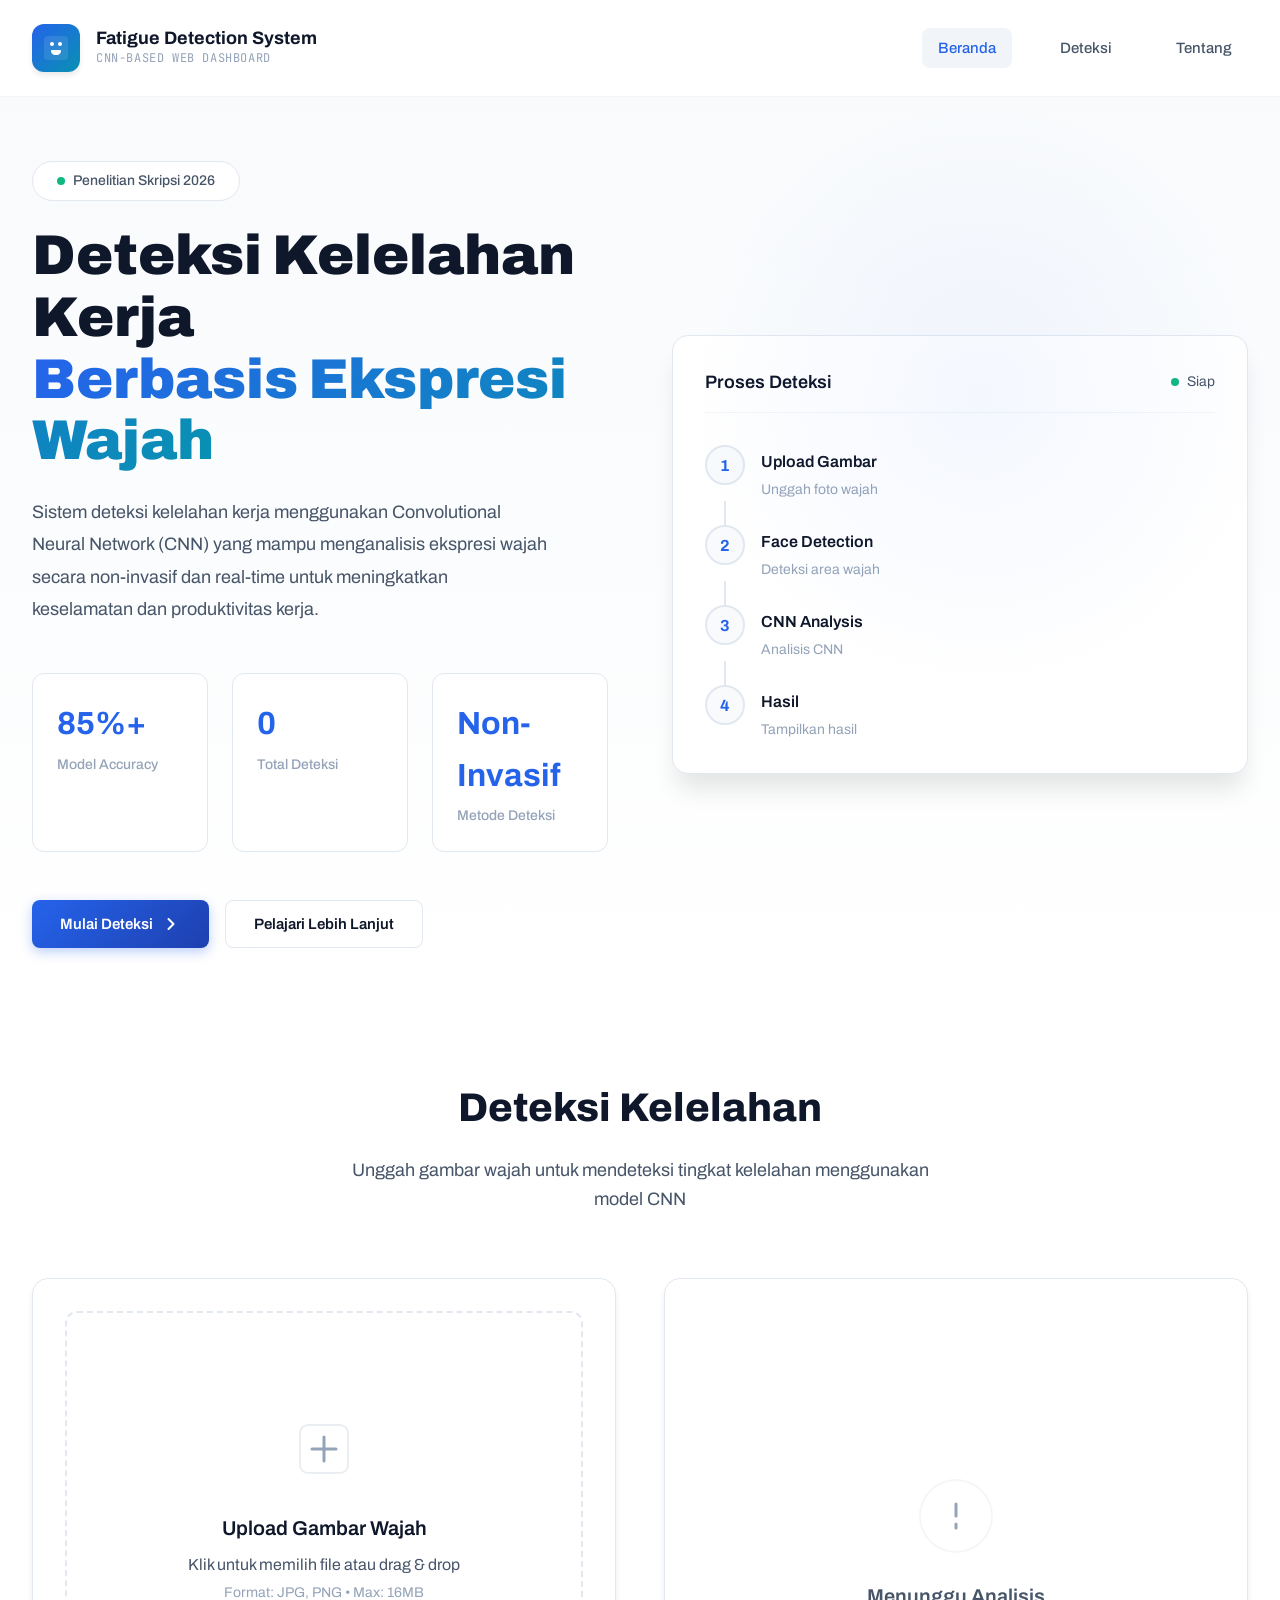
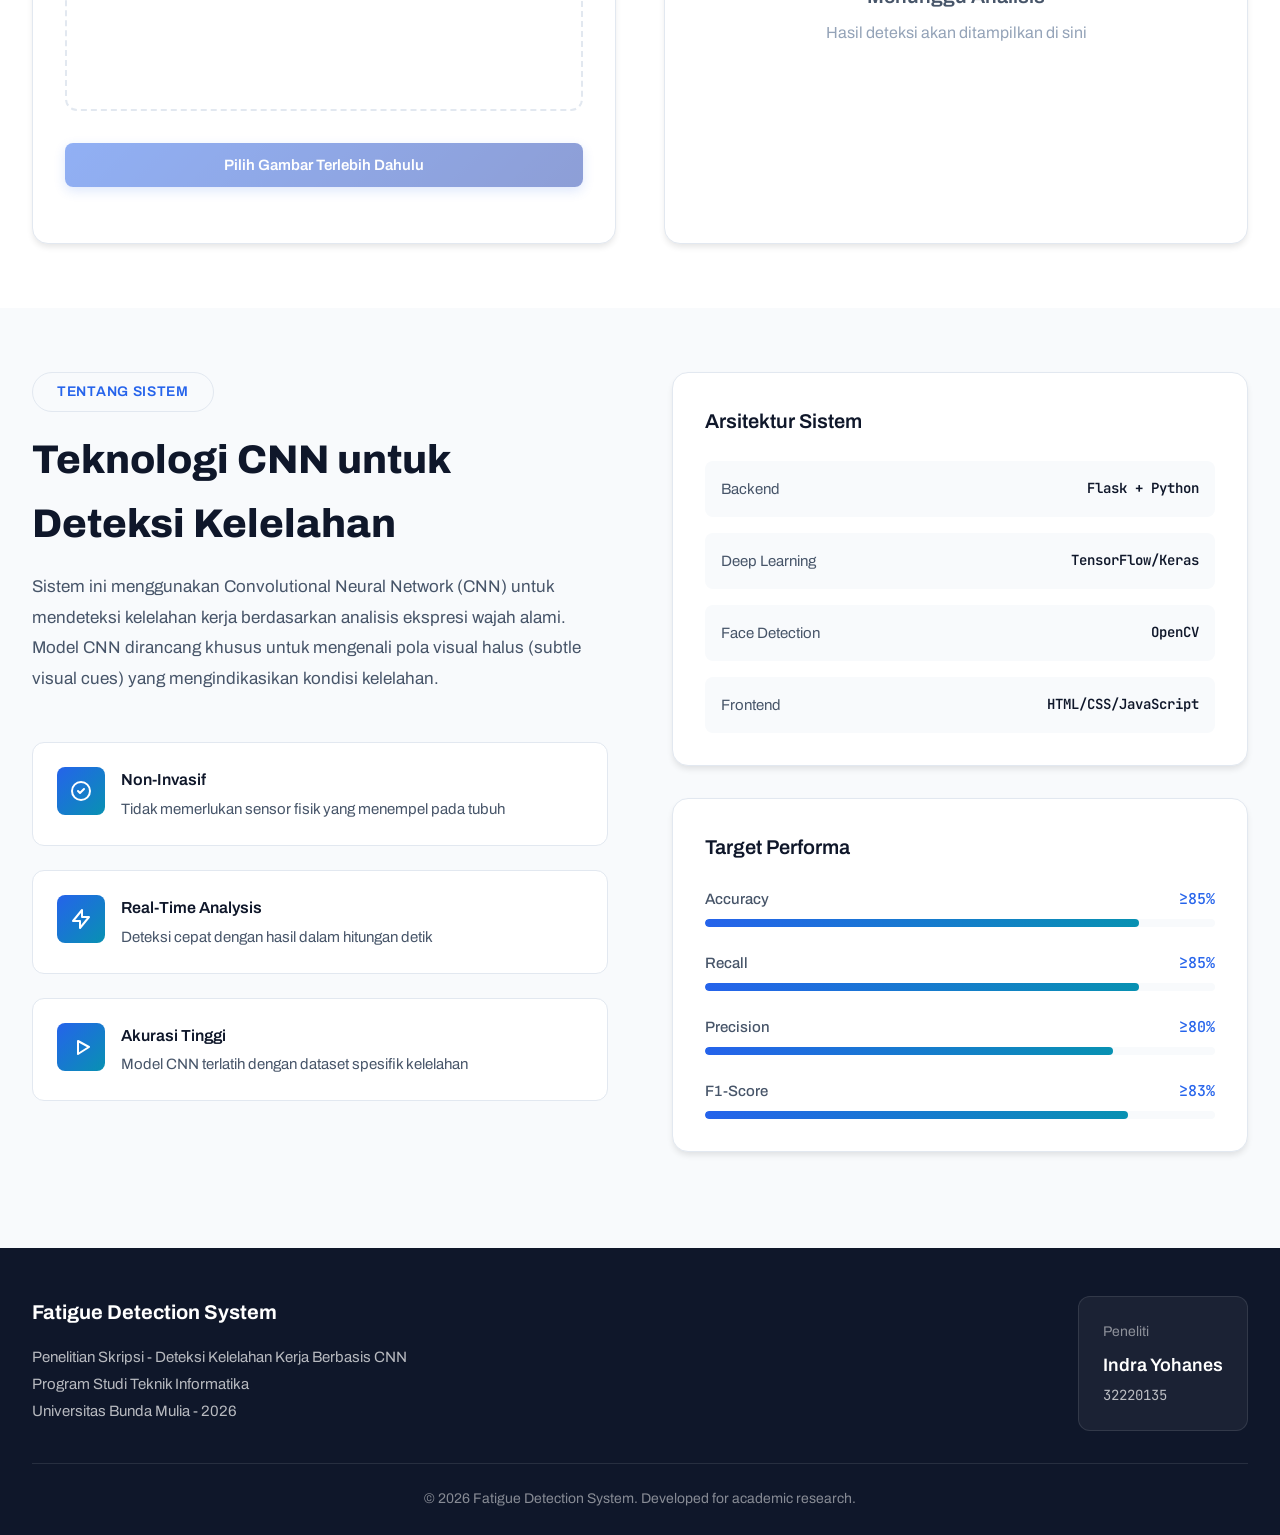
==== frontend/index.html @ 6d6f35a6 "first upload fatigue detection system" ====
<!DOCTYPE html>
<html lang="id">
<head>
    <meta charset="UTF-8">
    <meta name="viewport" content="width=device-width, initial-scale=1.0">
    <title>Sistem Deteksi Kelelahan Kerja - CNN</title>
    <link rel="stylesheet" href="style.css">
    <link href="https://fonts.googleapis.com/css2?family=Archivo:wght@300;400;600;700;900&family=JetBrains+Mono:wght@400;600&display=swap" rel="stylesheet">
</head>
<body>
    <!-- Navigation -->
    <nav class="navbar">
        <div class="container">
            <div class="nav-brand">
                <div class="brand-icon">
                    <svg width="32" height="32" viewBox="0 0 32 32" fill="none">
                        <rect x="4" y="4" width="24" height="24" rx="4" fill="currentColor" opacity="0.1"/>
                        <path d="M12 14C13.1046 14 14 13.1046 14 12C14 10.8954 13.1046 10 12 10C10.8954 10 10 10.8954 10 12C10 13.1046 10.8954 14 12 14Z" fill="currentColor"/>
                        <path d="M20 14C21.1046 14 22 13.1046 22 12C22 10.8954 21.1046 10 20 10C18.8954 10 18 10.8954 18 12C18 13.1046 18.8954 14 20 14Z" fill="currentColor"/>
                        <path d="M11 19C11 18.4477 11.4477 18 12 18H20C20.5523 18 21 18.4477 21 19C21 21.2091 19.2091 23 17 23H15C12.7909 23 11 21.2091 11 19Z" fill="currentColor"/>
                    </svg>
                </div>
                <div class="brand-text">
                    <div class="brand-title">Fatigue Detection System</div>
                    <div class="brand-subtitle">CNN-Based Web Dashboard</div>
                </div>
            </div>
            <div class="nav-links">
                <a href="#home" class="nav-link active">Beranda</a>
                <a href="#detection" class="nav-link">Deteksi</a>
                <a href="#about" class="nav-link">Tentang</a>
            </div>
        </div>
    </nav>

    <!-- Hero Section -->
    <section id="home" class="hero">
        <div class="container">
            <div class="hero-content">
                <div class="hero-badge">
                    <span class="badge-dot"></span>
                    <span>Penelitian Skripsi 2026</span>
                </div>
                <h1 class="hero-title">
                    Deteksi Kelelahan Kerja<br>
                    <span class="gradient-text">Berbasis Ekspresi Wajah</span>
                </h1>
                <p class="hero-description">
                    Sistem deteksi kelelahan kerja menggunakan Convolutional Neural Network (CNN) 
                    yang mampu menganalisis ekspresi wajah secara non-invasif dan real-time 
                    untuk meningkatkan keselamatan dan produktivitas kerja.
                </p>
                <div class="hero-stats">
                    <div class="stat-card">
                        <div class="stat-value" id="accuracy-stat">0%</div>
                        <div class="stat-label">Model Accuracy</div>
                    </div>
                    <div class="stat-card">
                        <div class="stat-value" id="detection-stat">0</div>
                        <div class="stat-label">Total Deteksi</div>
                    </div>
                    <div class="stat-card">
                        <div class="stat-value">Non-Invasif</div>
                        <div class="stat-label">Metode Deteksi</div>
                    </div>
                </div>
                <div class="hero-actions">
                    <button class="btn btn-primary" onclick="scrollToDetection()">
                        <span>Mulai Deteksi</span>
                        <svg width="20" height="20" viewBox="0 0 20 20" fill="none">
                            <path d="M7.5 15L12.5 10L7.5 5" stroke="currentColor" stroke-width="2" stroke-linecap="round" stroke-linejoin="round"/>
                        </svg>
                    </button>
                    <button class="btn btn-secondary" onclick="scrollToAbout()">
                        Pelajari Lebih Lanjut
                    </button>
                </div>
            </div>
            <div class="hero-visual">
                <div class="visual-card">
                    <div class="visual-header">
                        <div class="visual-title">Proses Deteksi</div>
                        <div class="visual-status">
                            <span class="status-dot"></span>
                            <span>Siap</span>
                        </div>
                    </div>
                    <div class="visual-steps">
                        <div class="step">
                            <div class="step-number">1</div>
                            <div class="step-content">
                                <div class="step-title">Upload Gambar</div>
                                <div class="step-desc">Unggah foto wajah</div>
                            </div>
                        </div>
                        <div class="step-connector"></div>
                        <div class="step">
                            <div class="step-number">2</div>
                            <div class="step-content">
                                <div class="step-title">Face Detection</div>
                                <div class="step-desc">Deteksi area wajah</div>
                            </div>
                        </div>
                        <div class="step-connector"></div>
                        <div class="step">
                            <div class="step-number">3</div>
                            <div class="step-content">
                                <div class="step-title">CNN Analysis</div>
                                <div class="step-desc">Analisis CNN</div>
                            </div>
                        </div>
                        <div class="step-connector"></div>
                        <div class="step">
                            <div class="step-number">4</div>
                            <div class="step-content">
                                <div class="step-title">Hasil</div>
                                <div class="step-desc">Tampilkan hasil</div>
                            </div>
                        </div>
                    </div>
                </div>
            </div>
        </div>
    </section>

    <!-- Detection Section -->
    <section id="detection" class="detection-section">
        <div class="container">
            <div class="section-header">
                <h2 class="section-title">Deteksi Kelelahan</h2>
                <p class="section-description">
                    Unggah gambar wajah untuk mendeteksi tingkat kelelahan menggunakan model CNN
                </p>
            </div>

            <div class="detection-grid">
                <!-- Upload Area -->
                <div class="upload-card">
                    <div class="upload-area" id="uploadArea">
                        <input type="file" id="imageInput" accept="image/*" hidden>
                        <div class="upload-content" id="uploadContent">
                            <svg class="upload-icon" width="64" height="64" viewBox="0 0 64 64" fill="none">
                                <rect x="8" y="8" width="48" height="48" rx="8" stroke="currentColor" stroke-width="2" opacity="0.2"/>
                                <path d="M32 20V44M20 32H44" stroke="currentColor" stroke-width="3" stroke-linecap="round"/>
                            </svg>
                            <h3 class="upload-title">Upload Gambar Wajah</h3>
                            <p class="upload-text">Klik untuk memilih file atau drag & drop</p>
                            <p class="upload-hint">Format: JPG, PNG • Max: 16MB</p>
                        </div>
                        <div class="preview-container" id="previewContainer" style="display: none;">
                            <img id="imagePreview" alt="Preview">
                            <button class="remove-image" id="removeImage">
                                <svg width="20" height="20" viewBox="0 0 20 20" fill="none">
                                    <path d="M5 5L15 15M5 15L15 5" stroke="currentColor" stroke-width="2" stroke-linecap="round"/>
                                </svg>
                            </button>
                        </div>
                    </div>
                    <button class="btn btn-primary btn-block" id="analyzeBtn" disabled>
                        <span id="analyzeBtnText">Pilih Gambar Terlebih Dahulu</span>
                        <div class="btn-loader" id="btnLoader" style="display: none;"></div>
                    </button>
                </div>

                <!-- Results Area -->
                <div class="results-card" id="resultsCard">
                    <div class="results-empty" id="resultsEmpty">
                        <svg width="80" height="80" viewBox="0 0 80 80" fill="none">
                            <circle cx="40" cy="40" r="36" stroke="currentColor" stroke-width="2" opacity="0.1"/>
                            <path d="M40 28V40M40 48V52" stroke="currentColor" stroke-width="3" stroke-linecap="round"/>
                        </svg>
                        <h3>Menunggu Analisis</h3>
                        <p>Hasil deteksi akan ditampilkan di sini</p>
                    </div>

                    <div class="results-content" id="resultsContent" style="display: none;">
                        <div class="result-header">
                            <div class="result-status" id="resultStatus">
                                <div class="status-icon" id="statusIcon"></div>
                                <div class="status-text">
                                    <div class="status-label" id="statusLabel">Status</div>
                                    <div class="status-value" id="statusValue">-</div>
                                </div>
                            </div>
                            <div class="result-confidence">
                                <div class="confidence-label">Confidence</div>
                                <div class="confidence-value" id="confidenceValue">0%</div>
                            </div>
                        </div>

                        <div class="result-visual">
                            <div class="detected-face" id="detectedFace">
                                <img id="faceImage" alt="Detected Face">
                                <div class="face-label">Wajah Terdeteksi</div>
                            </div>
                        </div>

                        <div class="result-recommendation" id="resultRecommendation">
                            <div class="recommendation-header">
                                <svg width="20" height="20" viewBox="0 0 20 20" fill="none">
                                    <path d="M10 2L12.09 6.26L17 7.27L13.5 10.97L14.18 16L10 13.77L5.82 16L6.5 10.97L3 7.27L7.91 6.26L10 2Z" stroke="currentColor" stroke-width="1.5" fill="none"/>
                                </svg>
                                <span>Rekomendasi</span>
                            </div>
                            <p class="recommendation-message" id="recommendationMessage"></p>
                            <ul class="recommendation-actions" id="recommendationActions"></ul>
                        </div>

                        <div class="result-meta">
                            <div class="meta-item">
                                <div class="meta-label">Waktu Deteksi</div>
                                <div class="meta-value" id="detectionTime">-</div>
                            </div>
                            <div class="meta-item">
                                <div class="meta-label">Model</div>
                                <div class="meta-value">CNN (Trained)</div>
                            </div>
                        </div>
                    </div>
                </div>
            </div>
        </div>
    </section>

    <!-- About Section -->
    <section id="about" class="about-section">
        <div class="container">
            <div class="about-grid">
                <div class="about-content">
                    <div class="section-label">Tentang Sistem</div>
                    <h2 class="section-title">Teknologi CNN untuk<br>Deteksi Kelelahan</h2>
                    <p class="about-text">
                        Sistem ini menggunakan Convolutional Neural Network (CNN) untuk mendeteksi 
                        kelelahan kerja berdasarkan analisis ekspresi wajah alami. Model CNN dirancang 
                        khusus untuk mengenali pola visual halus (subtle visual cues) yang mengindikasikan 
                        kondisi kelelahan.
                    </p>
                    
                    <div class="features-list">
                        <div class="feature-item">
                            <div class="feature-icon">
                                <svg width="24" height="24" viewBox="0 0 24 24" fill="none">
                                    <path d="M9 12L11 14L15 10M21 12C21 16.9706 16.9706 21 12 21C7.02944 21 3 16.9706 3 12C3 7.02944 7.02944 3 12 3C16.9706 3 21 7.02944 21 12Z" stroke="currentColor" stroke-width="2" stroke-linecap="round" stroke-linejoin="round"/>
                                </svg>
                            </div>
                            <div class="feature-content">
                                <h4>Non-Invasif</h4>
                                <p>Tidak memerlukan sensor fisik yang menempel pada tubuh</p>
                            </div>
                        </div>
                        <div class="feature-item">
                            <div class="feature-icon">
                                <svg width="24" height="24" viewBox="0 0 24 24" fill="none">
                                    <path d="M13 10V3L4 14H11L11 21L20 10L13 10Z" stroke="currentColor" stroke-width="2" stroke-linecap="round" stroke-linejoin="round"/>
                                </svg>
                            </div>
                            <div class="feature-content">
                                <h4>Real-Time Analysis</h4>
                                <p>Deteksi cepat dengan hasil dalam hitungan detik</p>
                            </div>
                        </div>
                        <div class="feature-item">
                            <div class="feature-icon">
                                <svg width="24" height="24" viewBox="0 0 24 24" fill="none">
                                    <path d="M9 19V6L20 12L9 19Z" stroke="currentColor" stroke-width="2" stroke-linecap="round" stroke-linejoin="round"/>
                                </svg>
                            </div>
                            <div class="feature-content">
                                <h4>Akurasi Tinggi</h4>
                                <p>Model CNN terlatih dengan dataset spesifik kelelahan</p>
                            </div>
                        </div>
                    </div>
                </div>

                <div class="about-visual">
                    <div class="tech-card">
                        <div class="tech-header">
                            <h3>Arsitektur Sistem</h3>
                        </div>
                        <div class="tech-stack">
                            <div class="tech-item">
                                <div class="tech-name">Backend</div>
                                <div class="tech-value">Flask + Python</div>
                            </div>
                            <div class="tech-item">
                                <div class="tech-name">Deep Learning</div>
                                <div class="tech-value">TensorFlow/Keras</div>
                            </div>
                            <div class="tech-item">
                                <div class="tech-name">Face Detection</div>
                                <div class="tech-value">OpenCV</div>
                            </div>
                            <div class="tech-item">
                                <div class="tech-name">Frontend</div>
                                <div class="tech-value">HTML/CSS/JavaScript</div>
                            </div>
                        </div>
                    </div>

                    <div class="metrics-card">
                        <h3>Target Performa</h3>
                        <div class="metric-bars">
                            <div class="metric-bar">
                                <div class="metric-info">
                                    <span>Accuracy</span>
                                    <span>≥85%</span>
                                </div>
                                <div class="bar">
                                    <div class="bar-fill" style="width: 85%"></div>
                                </div>
                            </div>
                            <div class="metric-bar">
                                <div class="metric-info">
                                    <span>Recall</span>
                                    <span>≥85%</span>
                                </div>
                                <div class="bar">
                                    <div class="bar-fill" style="width: 85%"></div>
                                </div>
                            </div>
                            <div class="metric-bar">
                                <div class="metric-info">
                                    <span>Precision</span>
                                    <span>≥80%</span>
                                </div>
                                <div class="bar">
                                    <div class="bar-fill" style="width: 80%"></div>
                                </div>
                            </div>
                            <div class="metric-bar">
                                <div class="metric-info">
                                    <span>F1-Score</span>
                                    <span>≥83%</span>
                                </div>
                                <div class="bar">
                                    <div class="bar-fill" style="width: 83%"></div>
                                </div>
                            </div>
                        </div>
                    </div>
                </div>
            </div>
        </div>
    </section>

    <!-- Footer -->
    <footer class="footer">
        <div class="container">
            <div class="footer-content">
                <div class="footer-info">
                    <div class="footer-brand">Fatigue Detection System</div>
                    <p class="footer-text">
                        Penelitian Skripsi - Deteksi Kelelahan Kerja Berbasis CNN<br>
                        Program Studi Teknik Informatika<br>
                        Universitas Bunda Mulia - 2026
                    </p>
                </div>
                <div class="footer-meta">
                    <div class="footer-author">
                        <div class="author-label">Peneliti</div>
                        <div class="author-name">Indra Yohanes</div>
                        <div class="author-id">32220135</div>
                    </div>
                </div>
            </div>
            <div class="footer-bottom">
                <p>&copy; 2026 Fatigue Detection System. Developed for academic research.</p>
            </div>
        </div>
    </footer>

    <script src="script.js"></script>
</body>
</html>
---- frontend/style.css ----
/* ========================================
   CSS Variables & Reset
   ======================================== */
:root {
    /* Colors - Professional Academic Theme */
    --primary: #2563eb;
    --primary-dark: #1e40af;
    --primary-light: #60a5fa;
    --secondary: #0891b2;
    --accent: #f59e0b;
    
    --success: #10b981;
    --warning: #f59e0b;
    --error: #ef4444;
    
    --bg-primary: #ffffff;
    --bg-secondary: #f8fafc;
    --bg-tertiary: #f1f5f9;
    
    --text-primary: #0f172a;
    --text-secondary: #475569;
    --text-tertiary: #94a3b8;
    
    --border: #e2e8f0;
    --border-light: #f1f5f9;
    
    /* Typography */
    --font-primary: 'Archivo', -apple-system, BlinkMacSystemFont, sans-serif;
    --font-mono: 'JetBrains Mono', 'Courier New', monospace;
    
    /* Spacing */
    --spacing-xs: 0.25rem;
    --spacing-sm: 0.5rem;
    --spacing-md: 1rem;
    --spacing-lg: 1.5rem;
    --spacing-xl: 2rem;
    --spacing-2xl: 3rem;
    --spacing-3xl: 4rem;
    
    /* Shadows */
    --shadow-sm: 0 1px 2px 0 rgb(0 0 0 / 0.05);
    --shadow-md: 0 4px 6px -1px rgb(0 0 0 / 0.1);
    --shadow-lg: 0 10px 15px -3px rgb(0 0 0 / 0.1);
    --shadow-xl: 0 20px 25px -5px rgb(0 0 0 / 0.1);
    
    /* Border Radius */
    --radius-sm: 0.375rem;
    --radius-md: 0.5rem;
    --radius-lg: 0.75rem;
    --radius-xl: 1rem;
}

* {
    margin: 0;
    padding: 0;
    box-sizing: border-box;
}

html {
    scroll-behavior: smooth;
}

body {
    font-family: var(--font-primary);
    color: var(--text-primary);
    background-color: var(--bg-primary);
    line-height: 1.6;
    -webkit-font-smoothing: antialiased;
    -moz-osx-font-smoothing: grayscale;
}

.container {
    max-width: 1280px;
    margin: 0 auto;
    padding: 0 var(--spacing-xl);
}

/* ========================================
   Navigation
   ======================================== */
.navbar {
    background: rgba(255, 255, 255, 0.8);
    backdrop-filter: blur(12px);
    border-bottom: 1px solid var(--border-light);
    position: sticky;
    top: 0;
    z-index: 1000;
    transition: all 0.3s ease;
}

.navbar .container {
    display: flex;
    justify-content: space-between;
    align-items: center;
    padding-top: var(--spacing-lg);
    padding-bottom: var(--spacing-lg);
}

.nav-brand {
    display: flex;
    align-items: center;
    gap: var(--spacing-md);
}

.brand-icon {
    width: 48px;
    height: 48px;
    background: linear-gradient(135deg, var(--primary), var(--secondary));
    border-radius: var(--radius-lg);
    display: flex;
    align-items: center;
    justify-content: center;
    color: white;
    box-shadow: var(--shadow-md);
}

.brand-text {
    display: flex;
    flex-direction: column;
}

.brand-title {
    font-size: 1.125rem;
    font-weight: 700;
    color: var(--text-primary);
    line-height: 1.2;
}

.brand-subtitle {
    font-size: 0.75rem;
    color: var(--text-tertiary);
    font-family: var(--font-mono);
    text-transform: uppercase;
    letter-spacing: 0.05em;
}

.nav-links {
    display: flex;
    gap: var(--spacing-xl);
}

.nav-link {
    color: var(--text-secondary);
    text-decoration: none;
    font-weight: 500;
    font-size: 0.9375rem;
    padding: var(--spacing-sm) var(--spacing-md);
    border-radius: var(--radius-md);
    transition: all 0.2s ease;
}

.nav-link:hover,
.nav-link.active {
    color: var(--primary);
    background: var(--bg-tertiary);
}

/* ========================================
   Hero Section
   ======================================== */
.hero {
    padding: var(--spacing-3xl) 0;
    background: linear-gradient(180deg, var(--bg-secondary) 0%, var(--bg-primary) 100%);
    position: relative;
    overflow: hidden;
}

.hero::before {
    content: '';
    position: absolute;
    top: 0;
    right: 0;
    width: 600px;
    height: 600px;
    background: radial-gradient(circle, rgba(37, 99, 235, 0.05) 0%, transparent 70%);
    pointer-events: none;
}

.hero .container {
    display: grid;
    grid-template-columns: 1fr 1fr;
    gap: var(--spacing-3xl);
    align-items: center;
}

.hero-badge {
    display: inline-flex;
    align-items: center;
    gap: var(--spacing-sm);
    padding: var(--spacing-sm) var(--spacing-lg);
    background: var(--bg-primary);
    border: 1px solid var(--border);
    border-radius: 999px;
    font-size: 0.875rem;
    font-weight: 500;
    color: var(--text-secondary);
    margin-bottom: var(--spacing-lg);
    animation: fadeInUp 0.6s ease;
}

.badge-dot {
    width: 8px;
    height: 8px;
    background: var(--success);
    border-radius: 50%;
    animation: pulse 2s ease infinite;
}

@keyframes pulse {
    0%, 100% { opacity: 1; }
    50% { opacity: 0.5; }
}

.hero-title {
    font-size: 3.5rem;
    font-weight: 900;
    line-height: 1.1;
    margin-bottom: var(--spacing-lg);
    animation: fadeInUp 0.6s ease 0.1s backwards;
}

.gradient-text {
    background: linear-gradient(135deg, var(--primary), var(--secondary));
    -webkit-background-clip: text;
    -webkit-text-fill-color: transparent;
    background-clip: text;
}

.hero-description {
    font-size: 1.125rem;
    color: var(--text-secondary);
    line-height: 1.8;
    margin-bottom: var(--spacing-2xl);
    max-width: 90%;
    animation: fadeInUp 0.6s ease 0.2s backwards;
}

.hero-stats {
    display: grid;
    grid-template-columns: repeat(3, 1fr);
    gap: var(--spacing-lg);
    margin-bottom: var(--spacing-2xl);
    animation: fadeInUp 0.6s ease 0.3s backwards;
}

.stat-card {
    padding: var(--spacing-lg);
    background: var(--bg-primary);
    border: 1px solid var(--border);
    border-radius: var(--radius-lg);
    transition: all 0.3s ease;
}

.stat-card:hover {
    transform: translateY(-2px);
    box-shadow: var(--shadow-lg);
    border-color: var(--primary-light);
}

.stat-value {
    font-size: 2rem;
    font-weight: 700;
    color: var(--primary);
    margin-bottom: var(--spacing-xs);
}

.stat-label {
    font-size: 0.875rem;
    color: var(--text-tertiary);
    font-weight: 500;
}

.hero-actions {
    display: flex;
    gap: var(--spacing-md);
    animation: fadeInUp 0.6s ease 0.4s backwards;
}

@keyframes fadeInUp {
    from {
        opacity: 0;
        transform: translateY(20px);
    }
    to {
        opacity: 1;
        transform: translateY(0);
    }
}

.hero-visual {
    animation: fadeInRight 0.8s ease 0.3s backwards;
}

@keyframes fadeInRight {
    from {
        opacity: 0;
        transform: translateX(30px);
    }
    to {
        opacity: 1;
        transform: translateX(0);
    }
}

.visual-card {
    background: var(--bg-primary);
    border: 1px solid var(--border);
    border-radius: var(--radius-xl);
    padding: var(--spacing-xl);
    box-shadow: var(--shadow-xl);
}

.visual-header {
    display: flex;
    justify-content: space-between;
    align-items: center;
    margin-bottom: var(--spacing-xl);
    padding-bottom: var(--spacing-md);
    border-bottom: 1px solid var(--border-light);
}

.visual-title {
    font-size: 1.125rem;
    font-weight: 600;
    color: var(--text-primary);
}

.visual-status {
    display: flex;
    align-items: center;
    gap: var(--spacing-sm);
    font-size: 0.875rem;
    color: var(--text-secondary);
}

.status-dot {
    width: 8px;
    height: 8px;
    background: var(--success);
    border-radius: 50%;
    animation: pulse 2s ease infinite;
}

.visual-steps {
    display: flex;
    flex-direction: column;
    gap: 0;
}

.step {
    display: flex;
    align-items: flex-start;
    gap: var(--spacing-md);
}

.step-number {
    width: 40px;
    height: 40px;
    background: var(--bg-secondary);
    border: 2px solid var(--border);
    border-radius: 50%;
    display: flex;
    align-items: center;
    justify-content: center;
    font-weight: 700;
    color: var(--primary);
    flex-shrink: 0;
    transition: all 0.3s ease;
}

.step:hover .step-number {
    background: var(--primary);
    color: white;
    border-color: var(--primary);
    transform: scale(1.1);
}

.step-content {
    flex: 1;
    padding-top: var(--spacing-xs);
}

.step-title {
    font-weight: 600;
    color: var(--text-primary);
    margin-bottom: var(--spacing-xs);
}

.step-desc {
    font-size: 0.875rem;
    color: var(--text-tertiary);
}

.step-connector {
    width: 2px;
    height: 24px;
    background: var(--border);
    margin-left: 19px;
}

/* ========================================
   Buttons
   ======================================== */
.btn {
    display: inline-flex;
    align-items: center;
    gap: var(--spacing-sm);
    padding: 0.875rem 1.75rem;
    font-size: 0.9375rem;
    font-weight: 600;
    border: none;
    border-radius: var(--radius-md);
    cursor: pointer;
    transition: all 0.2s ease;
    text-decoration: none;
    font-family: var(--font-primary);
}

.btn:disabled {
    opacity: 0.5;
    cursor: not-allowed;
}

.btn-primary {
    background: linear-gradient(135deg, var(--primary), var(--primary-dark));
    color: white;
    box-shadow: 0 4px 12px rgba(37, 99, 235, 0.3);
}

.btn-primary:hover:not(:disabled) {
    transform: translateY(-2px);
    box-shadow: 0 6px 16px rgba(37, 99, 235, 0.4);
}

.btn-secondary {
    background: var(--bg-primary);
    color: var(--text-primary);
    border: 1px solid var(--border);
}

.btn-secondary:hover {
    background: var(--bg-secondary);
    border-color: var(--primary);
    color: var(--primary);
}

.btn-block {
    width: 100%;
    justify-content: center;
}

.btn-loader {
    width: 16px;
    height: 16px;
    border: 2px solid rgba(255, 255, 255, 0.3);
    border-top-color: white;
    border-radius: 50%;
    animation: spin 0.6s linear infinite;
}

@keyframes spin {
    to { transform: rotate(360deg); }
}

/* ========================================
   Detection Section
   ======================================== */
.detection-section {
    padding: var(--spacing-3xl) 0;
    background: var(--bg-primary);
}

.section-header {
    text-align: center;
    margin-bottom: var(--spacing-3xl);
}

.section-label {
    display: inline-block;
    padding: var(--spacing-sm) var(--spacing-lg);
    background: var(--bg-secondary);
    border: 1px solid var(--border);
    border-radius: 999px;
    font-size: 0.875rem;
    font-weight: 600;
    color: var(--primary);
    margin-bottom: var(--spacing-md);
    text-transform: uppercase;
    letter-spacing: 0.05em;
}

.section-title {
    font-size: 2.5rem;
    font-weight: 800;
    margin-bottom: var(--spacing-md);
    color: var(--text-primary);
}

.section-description {
    font-size: 1.125rem;
    color: var(--text-secondary);
    max-width: 600px;
    margin: 0 auto;
}

.detection-grid {
    display: grid;
    grid-template-columns: 1fr 1fr;
    gap: var(--spacing-2xl);
}

/* Upload Card */
.upload-card {
    background: var(--bg-primary);
    border: 1px solid var(--border);
    border-radius: var(--radius-xl);
    padding: var(--spacing-xl);
    box-shadow: var(--shadow-md);
}

.upload-area {
    position: relative;
    border: 2px dashed var(--border);
    border-radius: var(--radius-lg);
    padding: var(--spacing-3xl);
    margin-bottom: var(--spacing-xl);
    transition: all 0.3s ease;
    cursor: pointer;
    min-height: 400px;
    display: flex;
    align-items: center;
    justify-content: center;
}

.upload-area:hover {
    border-color: var(--primary);
    background: var(--bg-secondary);
}

.upload-area.drag-over {
    border-color: var(--primary);
    background: rgba(37, 99, 235, 0.05);
}

.upload-content {
    text-align: center;
}

.upload-icon {
    color: var(--text-tertiary);
    margin-bottom: var(--spacing-lg);
}

.upload-title {
    font-size: 1.25rem;
    font-weight: 600;
    color: var(--text-primary);
    margin-bottom: var(--spacing-sm);
}

.upload-text {
    color: var(--text-secondary);
    margin-bottom: var(--spacing-xs);
}

.upload-hint {
    font-size: 0.875rem;
    color: var(--text-tertiary);
}

.preview-container {
    position: relative;
    width: 100%;
    height: 100%;
}

.preview-container img {
    width: 100%;
    height: 100%;
    object-fit: contain;
    border-radius: var(--radius-md);
}

.remove-image {
    position: absolute;
    top: var(--spacing-md);
    right: var(--spacing-md);
    width: 36px;
    height: 36px;
    background: rgba(0, 0, 0, 0.7);
    border: none;
    border-radius: 50%;
    color: white;
    cursor: pointer;
    display: flex;
    align-items: center;
    justify-content: center;
    transition: all 0.2s ease;
}

.remove-image:hover {
    background: var(--error);
    transform: scale(1.1);
}

/* Results Card */
.results-card {
    background: var(--bg-primary);
    border: 1px solid var(--border);
    border-radius: var(--radius-xl);
    padding: var(--spacing-xl);
    box-shadow: var(--shadow-md);
    min-height: 500px;
}

.results-empty {
    display: flex;
    flex-direction: column;
    align-items: center;
    justify-content: center;
    height: 100%;
    min-height: 500px;
    color: var(--text-tertiary);
}

.results-empty svg {
    margin-bottom: var(--spacing-lg);
}

.results-empty h3 {
    font-size: 1.25rem;
    font-weight: 600;
    color: var(--text-secondary);
    margin-bottom: var(--spacing-sm);
}

.results-content {
    animation: fadeIn 0.5s ease;
}

@keyframes fadeIn {
    from { opacity: 0; }
    to { opacity: 1; }
}

.result-header {
    display: flex;
    justify-content: space-between;
    align-items: flex-start;
    margin-bottom: var(--spacing-xl);
    padding-bottom: var(--spacing-lg);
    border-bottom: 1px solid var(--border-light);
}

.result-status {
    display: flex;
    align-items: center;
    gap: var(--spacing-md);
}

.status-icon {
    width: 56px;
    height: 56px;
    border-radius: var(--radius-lg);
    display: flex;
    align-items: center;
    justify-content: center;
    font-size: 1.5rem;
}

.status-icon.fatigued {
    background: linear-gradient(135deg, rgba(239, 68, 68, 0.1), rgba(239, 68, 68, 0.2));
    color: var(--error);
}

.status-icon.non-fatigued {
    background: linear-gradient(135deg, rgba(16, 185, 129, 0.1), rgba(16, 185, 129, 0.2));
    color: var(--success);
}

.status-label {
    font-size: 0.875rem;
    color: var(--text-tertiary);
    margin-bottom: var(--spacing-xs);
}

.status-value {
    font-size: 1.5rem;
    font-weight: 700;
}

.status-value.fatigued {
    color: var(--error);
}

.status-value.non-fatigued {
    color: var(--success);
}

.result-confidence {
    text-align: right;
}

.confidence-label {
    font-size: 0.875rem;
    color: var(--text-tertiary);
    margin-bottom: var(--spacing-xs);
}

.confidence-value {
    font-size: 2rem;
    font-weight: 700;
    color: var(--primary);
}

.result-visual {
    margin-bottom: var(--spacing-xl);
}

.detected-face {
    position: relative;
    border-radius: var(--radius-lg);
    overflow: hidden;
    border: 2px solid var(--border);
    background: var(--bg-secondary);
}

.detected-face img {
    width: 100%;
    height: auto;
    display: block;
}

.face-label {
    position: absolute;
    bottom: 0;
    left: 0;
    right: 0;
    background: rgba(0, 0, 0, 0.7);
    color: white;
    padding: var(--spacing-sm) var(--spacing-md);
    font-size: 0.875rem;
    font-weight: 500;
    text-align: center;
}

.result-recommendation {
    background: var(--bg-secondary);
    border-radius: var(--radius-lg);
    padding: var(--spacing-lg);
    margin-bottom: var(--spacing-lg);
}

.recommendation-header {
    display: flex;
    align-items: center;
    gap: var(--spacing-sm);
    font-weight: 600;
    color: var(--primary);
    margin-bottom: var(--spacing-md);
}

.recommendation-message {
    color: var(--text-secondary);
    margin-bottom: var(--spacing-md);
    line-height: 1.6;
}

.recommendation-actions {
    list-style: none;
    display: flex;
    flex-direction: column;
    gap: var(--spacing-sm);
}

.recommendation-actions li {
    display: flex;
    align-items: flex-start;
    gap: var(--spacing-sm);
    color: var(--text-secondary);
    font-size: 0.9375rem;
}

.recommendation-actions li::before {
    content: '•';
    color: var(--primary);
    font-weight: 700;
    flex-shrink: 0;
}

.result-meta {
    display: grid;
    grid-template-columns: 1fr 1fr;
    gap: var(--spacing-md);
}

.meta-item {
    padding: var(--spacing-md);
    background: var(--bg-secondary);
    border-radius: var(--radius-md);
}

.meta-label {
    font-size: 0.875rem;
    color: var(--text-tertiary);
    margin-bottom: var(--spacing-xs);
}

.meta-value {
    font-weight: 600;
    color: var(--text-primary);
}

/* ========================================
   About Section
   ======================================== */
.about-section {
    padding: var(--spacing-3xl) 0;
    background: var(--bg-secondary);
}

.about-grid {
    display: grid;
    grid-template-columns: 1fr 1fr;
    gap: var(--spacing-3xl);
    align-items: start;
}

.about-text {
    font-size: 1.0625rem;
    color: var(--text-secondary);
    line-height: 1.8;
    margin-bottom: var(--spacing-2xl);
}

.features-list {
    display: flex;
    flex-direction: column;
    gap: var(--spacing-lg);
}

.feature-item {
    display: flex;
    gap: var(--spacing-md);
    padding: var(--spacing-lg);
    background: var(--bg-primary);
    border: 1px solid var(--border);
    border-radius: var(--radius-lg);
    transition: all 0.3s ease;
}

.feature-item:hover {
    transform: translateX(8px);
    box-shadow: var(--shadow-md);
    border-color: var(--primary-light);
}

.feature-icon {
    width: 48px;
    height: 48px;
    background: linear-gradient(135deg, var(--primary), var(--secondary));
    border-radius: var(--radius-md);
    display: flex;
    align-items: center;
    justify-content: center;
    color: white;
    flex-shrink: 0;
}

.feature-content h4 {
    font-weight: 600;
    margin-bottom: var(--spacing-xs);
}

.feature-content p {
    font-size: 0.9375rem;
    color: var(--text-secondary);
}

.tech-card,
.metrics-card {
    background: var(--bg-primary);
    border: 1px solid var(--border);
    border-radius: var(--radius-xl);
    padding: var(--spacing-xl);
    margin-bottom: var(--spacing-xl);
    box-shadow: var(--shadow-md);
}

.tech-card h3,
.metrics-card h3 {
    font-size: 1.25rem;
    font-weight: 600;
    margin-bottom: var(--spacing-lg);
    color: var(--text-primary);
}

.tech-stack {
    display: flex;
    flex-direction: column;
    gap: var(--spacing-md);
}

.tech-item {
    display: flex;
    justify-content: space-between;
    align-items: center;
    padding: var(--spacing-md);
    background: var(--bg-secondary);
    border-radius: var(--radius-md);
}

.tech-name {
    font-size: 0.9375rem;
    color: var(--text-secondary);
}

.tech-value {
    font-weight: 600;
    color: var(--text-primary);
    font-family: var(--font-mono);
    font-size: 0.875rem;
}

.metric-bars {
    display: flex;
    flex-direction: column;
    gap: var(--spacing-lg);
}

.metric-bar {
    display: flex;
    flex-direction: column;
    gap: var(--spacing-sm);
}

.metric-info {
    display: flex;
    justify-content: space-between;
    font-size: 0.9375rem;
    font-weight: 500;
}

.metric-info span:first-child {
    color: var(--text-secondary);
}

.metric-info span:last-child {
    color: var(--primary);
    font-family: var(--font-mono);
}

.bar {
    height: 8px;
    background: var(--bg-secondary);
    border-radius: 999px;
    overflow: hidden;
}

.bar-fill {
    height: 100%;
    background: linear-gradient(90deg, var(--primary), var(--secondary));
    border-radius: 999px;
    transition: width 1s ease;
}

/* ========================================
   Footer
   ======================================== */
.footer {
    background: var(--text-primary);
    color: white;
    padding: var(--spacing-2xl) 0 var(--spacing-lg);
}

.footer-content {
    display: grid;
    grid-template-columns: 2fr 1fr;
    gap: var(--spacing-3xl);
    margin-bottom: var(--spacing-xl);
}

.footer-brand {
    font-size: 1.25rem;
    font-weight: 700;
    margin-bottom: var(--spacing-md);
}

.footer-text {
    color: rgba(255, 255, 255, 0.7);
    line-height: 1.8;
    font-size: 0.9375rem;
}

.footer-meta {
    display: flex;
    justify-content: flex-end;
}

.footer-author {
    background: rgba(255, 255, 255, 0.05);
    padding: var(--spacing-lg);
    border-radius: var(--radius-lg);
    border: 1px solid rgba(255, 255, 255, 0.1);
}

.author-label {
    font-size: 0.875rem;
    color: rgba(255, 255, 255, 0.5);
    margin-bottom: var(--spacing-sm);
}

.author-name {
    font-size: 1.125rem;
    font-weight: 600;
    margin-bottom: var(--spacing-xs);
}

.author-id {
    font-family: var(--font-mono);
    color: rgba(255, 255, 255, 0.7);
    font-size: 0.875rem;
}

.footer-bottom {
    padding-top: var(--spacing-lg);
    border-top: 1px solid rgba(255, 255, 255, 0.1);
    text-align: center;
    color: rgba(255, 255, 255, 0.5);
    font-size: 0.875rem;
}

/* ========================================
   Responsive Design
   ======================================== */
@media (max-width: 1024px) {
    .hero .container,
    .detection-grid,
    .about-grid {
        grid-template-columns: 1fr;
        gap: var(--spacing-xl);
    }
    
    .hero-title {
        font-size: 2.5rem;
    }
    
    .section-title {
        font-size: 2rem;
    }
    
    .nav-links {
        display: none;
    }
    
    .footer-content {
        grid-template-columns: 1fr;
    }
    
    .footer-meta {
        justify-content: flex-start;
    }
}

@media (max-width: 768px) {
    .container {
        padding: 0 var(--spacing-md);
    }
    
    .hero-stats {
        grid-template-columns: 1fr;
    }
    
    .hero-actions {
        flex-direction: column;
    }
    
    .btn {
        width: 100%;
        justify-content: center;
    }
    
    .result-header {
        flex-direction: column;
        gap: var(--spacing-lg);
    }
    
    .result-confidence {
        text-align: left;
    }
    
    .result-meta {
        grid-template-columns: 1fr;
    }
}
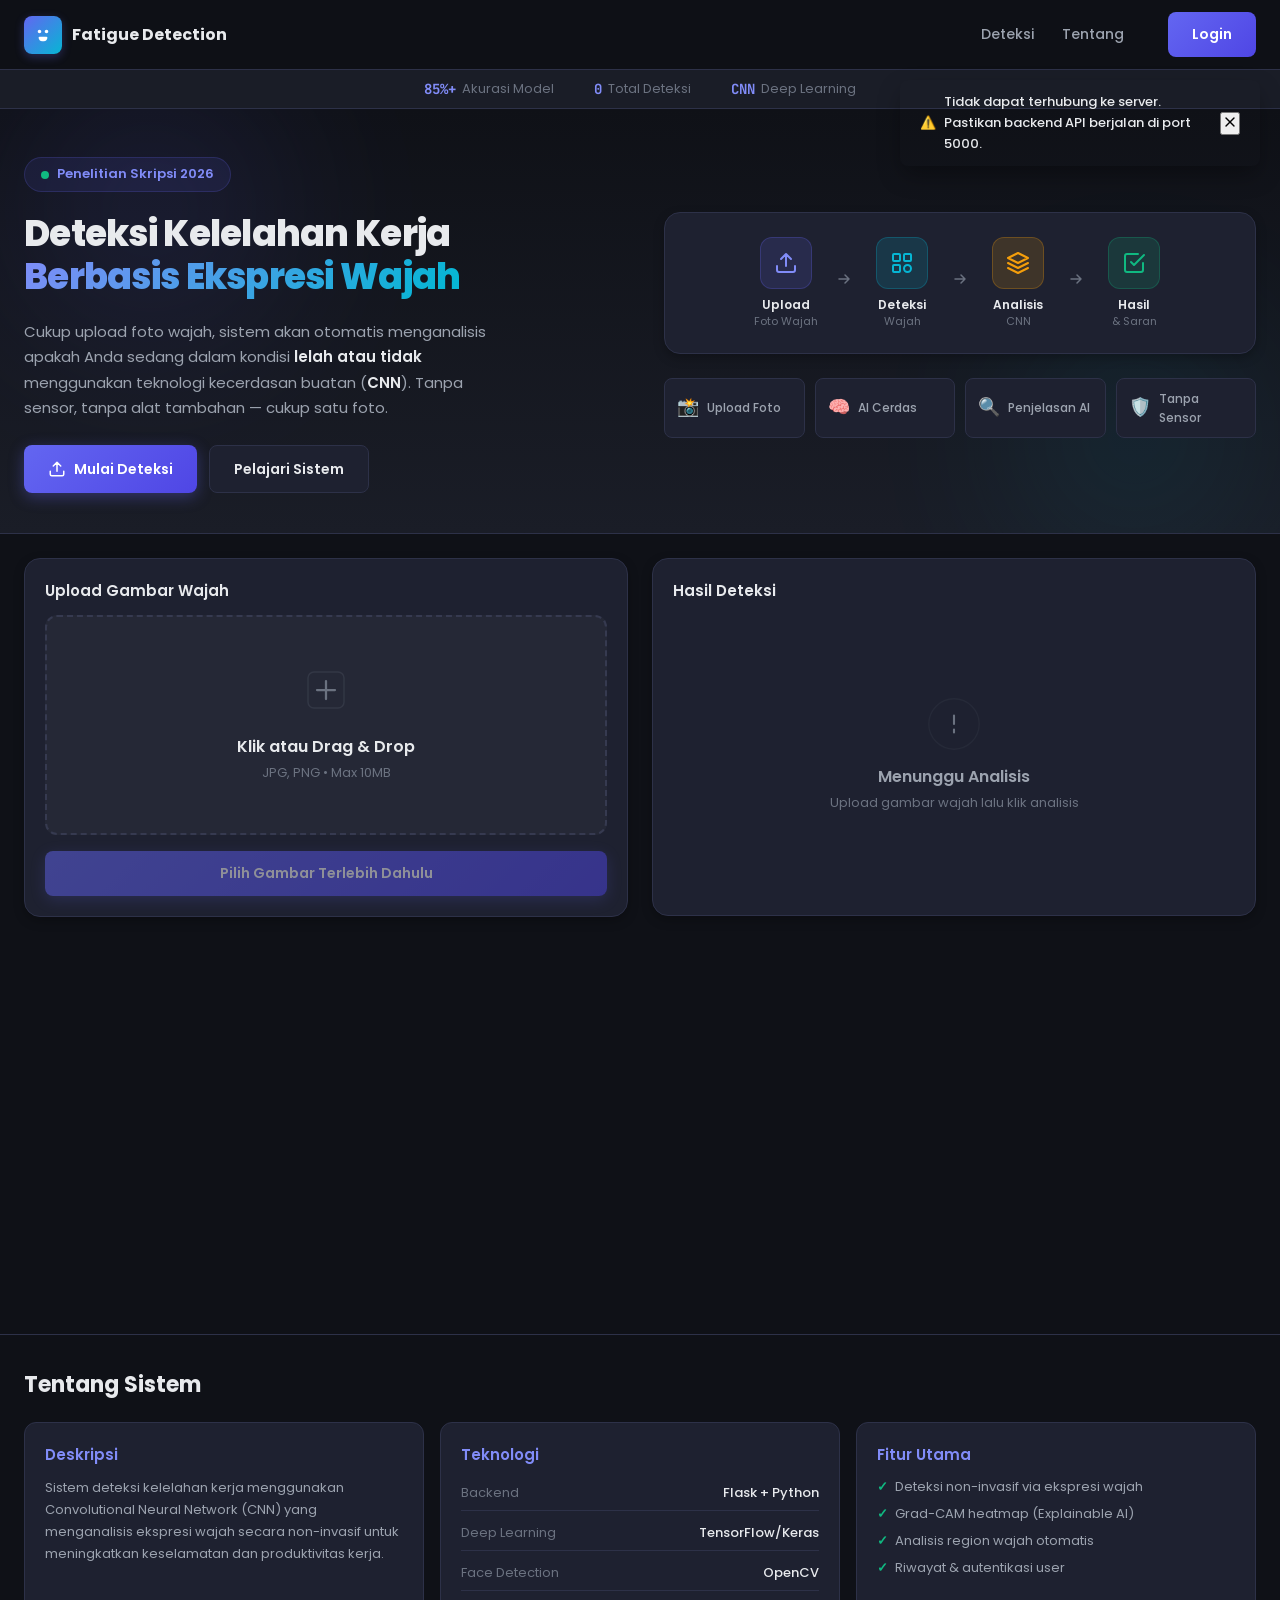
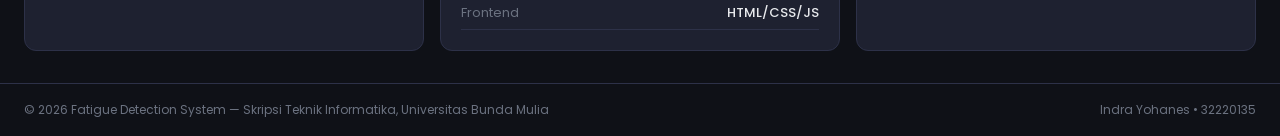
==== commit d4e9f47f: "Update penjelasan API Admin di app.py dan perbaikan sistem" ====
--- a/frontend/index.html
+++ b/frontend/index.html
@@ -1,121 +1,135 @@
 <!DOCTYPE html>
 <html lang="id">
+
 <head>
     <meta charset="UTF-8">
     <meta name="viewport" content="width=device-width, initial-scale=1.0">
     <title>Sistem Deteksi Kelelahan Kerja - CNN</title>
     <link rel="stylesheet" href="style.css">
-    <link href="https://fonts.googleapis.com/css2?family=Archivo:wght@300;400;600;700;900&family=JetBrains+Mono:wght@400;600&display=swap" rel="stylesheet">
+    <link href="https://fonts.googleapis.com/css2?family=Poppins:wght@300;400;500;600;700;800&family=JetBrains+Mono:wght@400;600&display=swap" rel="stylesheet">
 </head>
+
 <body>
     <!-- Navigation -->
     <nav class="navbar">
         <div class="container">
             <div class="nav-brand">
                 <div class="brand-icon">
-                    <svg width="32" height="32" viewBox="0 0 32 32" fill="none">
-                        <rect x="4" y="4" width="24" height="24" rx="4" fill="currentColor" opacity="0.1"/>
-                        <path d="M12 14C13.1046 14 14 13.1046 14 12C14 10.8954 13.1046 10 12 10C10.8954 10 10 10.8954 10 12C10 13.1046 10.8954 14 12 14Z" fill="currentColor"/>
-                        <path d="M20 14C21.1046 14 22 13.1046 22 12C22 10.8954 21.1046 10 20 10C18.8954 10 18 10.8954 18 12C18 13.1046 18.8954 14 20 14Z" fill="currentColor"/>
-                        <path d="M11 19C11 18.4477 11.4477 18 12 18H20C20.5523 18 21 18.4477 21 19C21 21.2091 19.2091 23 17 23H15C12.7909 23 11 21.2091 11 19Z" fill="currentColor"/>
+                    <svg width="28" height="28" viewBox="0 0 32 32" fill="none">
+                        <path d="M12 14C13.1046 14 14 13.1046 14 12C14 10.8954 13.1046 10 12 10C10.8954 10 10 10.8954 10 12C10 13.1046 10.8954 14 12 14Z" fill="currentColor" />
+                        <path d="M20 14C21.1046 14 22 13.1046 22 12C22 10.8954 21.1046 10 20 10C18.8954 10 18 10.8954 18 12C18 13.1046 18.8954 14 20 14Z" fill="currentColor" />
+                        <path d="M11 19C11 18.4477 11.4477 18 12 18H20C20.5523 18 21 18.4477 21 19C21 21.2091 19.2091 23 17 23H15C12.7909 23 11 21.2091 11 19Z" fill="currentColor" />
                     </svg>
                 </div>
-                <div class="brand-text">
-                    <div class="brand-title">Fatigue Detection System</div>
-                    <div class="brand-subtitle">CNN-Based Web Dashboard</div>
-                </div>
+                <div class="brand-title">Fatigue Detection</div>
             </div>
             <div class="nav-links">
-                <a href="#home" class="nav-link active">Beranda</a>
-                <a href="#detection" class="nav-link">Deteksi</a>
+                <a href="#detection" class="nav-link active">Deteksi</a>
+                <a href="#history" class="nav-link" id="navHistory" style="display:none;">Riwayat</a>
                 <a href="#about" class="nav-link">Tentang</a>
             </div>
+            <div class="nav-auth">
+                <button class="btn btn-auth" id="authBtn" onclick="showAuthModal()">Login</button>
+                <div class="user-menu" id="userMenu" style="display:none;">
+                    <span class="user-name" id="userName"></span>
+                    <button class="btn btn-logout" onclick="handleLogout()">Logout</button>
+                </div>
+            </div>
         </div>
     </nav>
 
-    <!-- Hero Section -->
-    <section id="home" class="hero">
-        <div class="container">
-            <div class="hero-content">
-                <div class="hero-badge">
-                    <span class="badge-dot"></span>
-                    <span>Penelitian Skripsi 2026</span>
-                </div>
-                <h1 class="hero-title">
-                    Deteksi Kelelahan Kerja<br>
-                    <span class="gradient-text">Berbasis Ekspresi Wajah</span>
-                </h1>
-                <p class="hero-description">
-                    Sistem deteksi kelelahan kerja menggunakan Convolutional Neural Network (CNN) 
-                    yang mampu menganalisis ekspresi wajah secara non-invasif dan real-time 
-                    untuk meningkatkan keselamatan dan produktivitas kerja.
-                </p>
-                <div class="hero-stats">
-                    <div class="stat-card">
-                        <div class="stat-value" id="accuracy-stat">0%</div>
-                        <div class="stat-label">Model Accuracy</div>
-                    </div>
-                    <div class="stat-card">
-                        <div class="stat-value" id="detection-stat">0</div>
-                        <div class="stat-label">Total Deteksi</div>
-                    </div>
-                    <div class="stat-card">
-                        <div class="stat-value">Non-Invasif</div>
-                        <div class="stat-label">Metode Deteksi</div>
-                    </div>
-                </div>
-                <div class="hero-actions">
-                    <button class="btn btn-primary" onclick="scrollToDetection()">
-                        <span>Mulai Deteksi</span>
-                        <svg width="20" height="20" viewBox="0 0 20 20" fill="none">
-                            <path d="M7.5 15L12.5 10L7.5 5" stroke="currentColor" stroke-width="2" stroke-linecap="round" stroke-linejoin="round"/>
-                        </svg>
-                    </button>
-                    <button class="btn btn-secondary" onclick="scrollToAbout()">
-                        Pelajari Lebih Lanjut
-                    </button>
-                </div>
-            </div>
-            <div class="hero-visual">
-                <div class="visual-card">
-                    <div class="visual-header">
-                        <div class="visual-title">Proses Deteksi</div>
-                        <div class="visual-status">
-                            <span class="status-dot"></span>
-                            <span>Siap</span>
-                        </div>
-                    </div>
-                    <div class="visual-steps">
-                        <div class="step">
-                            <div class="step-number">1</div>
-                            <div class="step-content">
-                                <div class="step-title">Upload Gambar</div>
-                                <div class="step-desc">Unggah foto wajah</div>
-                            </div>
-                        </div>
-                        <div class="step-connector"></div>
-                        <div class="step">
-                            <div class="step-number">2</div>
-                            <div class="step-content">
-                                <div class="step-title">Face Detection</div>
-                                <div class="step-desc">Deteksi area wajah</div>
-                            </div>
-                        </div>
-                        <div class="step-connector"></div>
-                        <div class="step">
-                            <div class="step-number">3</div>
-                            <div class="step-content">
-                                <div class="step-title">CNN Analysis</div>
-                                <div class="step-desc">Analisis CNN</div>
-                            </div>
-                        </div>
-                        <div class="step-connector"></div>
-                        <div class="step">
-                            <div class="step-number">4</div>
-                            <div class="step-content">
-                                <div class="step-title">Hasil</div>
-                                <div class="step-desc">Tampilkan hasil</div>
-                            </div>
+    <!-- Mini Stats Bar -->
+    <div class="stats-bar">
+        <div class="container">
+            <div class="stats-row">
+                <div class="stat-item"><span class="stat-value" id="accuracy-stat">0%</span> Akurasi Model</div>
+                <div class="stat-item"><span class="stat-value" id="detection-stat">0</span> Total Deteksi</div>
+                <div class="stat-item"><span class="stat-value">CNN</span> Deep Learning</div>
+            </div>
+        </div>
+    </div>
+
+    <!-- Hero Introduction -->
+    <section class="hero-intro">
+        <div class="hero-glow hero-glow-1"></div>
+        <div class="hero-glow hero-glow-2"></div>
+        <div class="container">
+            <div class="hero-intro-grid">
+                <div class="hero-intro-content">
+                    <div class="hero-badge">
+                        <span class="badge-pulse"></span>
+                        <span>Penelitian Skripsi 2026</span>
+                    </div>
+                    <h1 class="hero-title">
+                        Deteksi Kelelahan Kerja<br>
+                        <span class="gradient-text">Berbasis Ekspresi Wajah</span>
+                    </h1>
+                    <p class="hero-desc">
+                        Cukup upload foto wajah, sistem akan otomatis menganalisis apakah Anda
+                        sedang dalam kondisi <strong>lelah atau tidak</strong> menggunakan teknologi
+                        kecerdasan buatan (<strong>CNN</strong>). Tanpa sensor, tanpa alat tambahan — 
+                        cukup satu foto.
+                    </p>
+                    <div class="hero-cta">
+                        <a href="#detection" class="btn btn-primary">
+                            <svg width="18" height="18" viewBox="0 0 24 24" fill="none"><path d="M21 15v4a2 2 0 01-2 2H5a2 2 0 01-2-2v-4M17 8l-5-5-5 5M12 3v12" stroke="currentColor" stroke-width="2" stroke-linecap="round" stroke-linejoin="round"/></svg>
+                            <span>Mulai Deteksi</span>
+                        </a>
+                        <a href="#about" class="btn btn-secondary">Pelajari Sistem</a>
+                    </div>
+                </div>
+                <div class="hero-intro-visual">
+                    <div class="process-flow">
+                        <div class="process-step">
+                            <div class="process-icon upload-icon-step">
+                                <svg width="24" height="24" viewBox="0 0 24 24" fill="none"><path d="M21 15v4a2 2 0 01-2 2H5a2 2 0 01-2-2v-4M17 8l-5-5-5 5M12 3v12" stroke="currentColor" stroke-width="2" stroke-linecap="round" stroke-linejoin="round"/></svg>
+                            </div>
+                            <div class="process-label">Upload<br><span>Foto Wajah</span></div>
+                        </div>
+                        <div class="process-arrow">
+                            <svg width="20" height="20" viewBox="0 0 20 20" fill="none"><path d="M5 10h10M11 6l4 4-4 4" stroke="currentColor" stroke-width="1.5" stroke-linecap="round" stroke-linejoin="round"/></svg>
+                        </div>
+                        <div class="process-step">
+                            <div class="process-icon detect-icon-step">
+                                <svg width="24" height="24" viewBox="0 0 24 24" fill="none"><rect x="3" y="3" width="7" height="7" rx="1" stroke="currentColor" stroke-width="2"/><rect x="14" y="3" width="7" height="7" rx="1" stroke="currentColor" stroke-width="2"/><rect x="3" y="14" width="7" height="7" rx="1" stroke="currentColor" stroke-width="2"/><circle cx="17.5" cy="17.5" r="3.5" stroke="currentColor" stroke-width="2"/></svg>
+                            </div>
+                            <div class="process-label">Deteksi<br><span>Wajah</span></div>
+                        </div>
+                        <div class="process-arrow">
+                            <svg width="20" height="20" viewBox="0 0 20 20" fill="none"><path d="M5 10h10M11 6l4 4-4 4" stroke="currentColor" stroke-width="1.5" stroke-linecap="round" stroke-linejoin="round"/></svg>
+                        </div>
+                        <div class="process-step">
+                            <div class="process-icon cnn-icon-step">
+                                <svg width="24" height="24" viewBox="0 0 24 24" fill="none"><path d="M12 2L2 7l10 5 10-5-10-5zM2 17l10 5 10-5M2 12l10 5 10-5" stroke="currentColor" stroke-width="2" stroke-linecap="round" stroke-linejoin="round"/></svg>
+                            </div>
+                            <div class="process-label">Analisis<br><span>CNN</span></div>
+                        </div>
+                        <div class="process-arrow">
+                            <svg width="20" height="20" viewBox="0 0 20 20" fill="none"><path d="M5 10h10M11 6l4 4-4 4" stroke="currentColor" stroke-width="1.5" stroke-linecap="round" stroke-linejoin="round"/></svg>
+                        </div>
+                        <div class="process-step">
+                            <div class="process-icon result-icon-step">
+                                <svg width="24" height="24" viewBox="0 0 24 24" fill="none"><path d="M9 11l3 3L22 4" stroke="currentColor" stroke-width="2" stroke-linecap="round" stroke-linejoin="round"/><path d="M21 12v7a2 2 0 01-2 2H5a2 2 0 01-2-2V5a2 2 0 012-2h11" stroke="currentColor" stroke-width="2" stroke-linecap="round" stroke-linejoin="round"/></svg>
+                            </div>
+                            <div class="process-label">Hasil<br><span>& Saran</span></div>
+                        </div>
+                    </div>
+                    <div class="hero-features-row">
+                        <div class="hero-feature">
+                            <div class="hero-feature-icon">📸</div>
+                            <span>Upload Foto</span>
+                        </div>
+                        <div class="hero-feature">
+                            <div class="hero-feature-icon">🧠</div>
+                            <span>AI Cerdas</span>
+                        </div>
+                        <div class="hero-feature">
+                            <div class="hero-feature-icon">🔍</div>
+                            <span>Penjelasan AI</span>
+                        </div>
+                        <div class="hero-feature">
+                            <div class="hero-feature-icon">🛡️</div>
+                            <span>Tanpa Sensor</span>
                         </div>
                     </div>
                 </div>
@@ -123,35 +137,28 @@
         </div>
     </section>
 
-    <!-- Detection Section -->
+    <!-- Detection Section (Main) -->
     <section id="detection" class="detection-section">
         <div class="container">
-            <div class="section-header">
-                <h2 class="section-title">Deteksi Kelelahan</h2>
-                <p class="section-description">
-                    Unggah gambar wajah untuk mendeteksi tingkat kelelahan menggunakan model CNN
-                </p>
-            </div>
-
             <div class="detection-grid">
-                <!-- Upload Area -->
+                <!-- Left: Upload -->
                 <div class="upload-card">
+                    <div class="card-title">Upload Gambar Wajah</div>
                     <div class="upload-area" id="uploadArea">
                         <input type="file" id="imageInput" accept="image/*" hidden>
                         <div class="upload-content" id="uploadContent">
-                            <svg class="upload-icon" width="64" height="64" viewBox="0 0 64 64" fill="none">
-                                <rect x="8" y="8" width="48" height="48" rx="8" stroke="currentColor" stroke-width="2" opacity="0.2"/>
-                                <path d="M32 20V44M20 32H44" stroke="currentColor" stroke-width="3" stroke-linecap="round"/>
+                            <svg class="upload-icon" width="48" height="48" viewBox="0 0 64 64" fill="none">
+                                <rect x="8" y="8" width="48" height="48" rx="8" stroke="currentColor" stroke-width="2" opacity="0.2" />
+                                <path d="M32 20V44M20 32H44" stroke="currentColor" stroke-width="3" stroke-linecap="round" />
                             </svg>
-                            <h3 class="upload-title">Upload Gambar Wajah</h3>
-                            <p class="upload-text">Klik untuk memilih file atau drag & drop</p>
-                            <p class="upload-hint">Format: JPG, PNG • Max: 16MB</p>
+                            <h3 class="upload-title">Klik atau Drag & Drop</h3>
+                            <p class="upload-hint">JPG, PNG • Max 10MB</p>
                         </div>
                         <div class="preview-container" id="previewContainer" style="display: none;">
                             <img id="imagePreview" alt="Preview">
                             <button class="remove-image" id="removeImage">
-                                <svg width="20" height="20" viewBox="0 0 20 20" fill="none">
-                                    <path d="M5 5L15 15M5 15L15 5" stroke="currentColor" stroke-width="2" stroke-linecap="round"/>
+                                <svg width="16" height="16" viewBox="0 0 20 20" fill="none">
+                                    <path d="M5 5L15 15M5 15L15 5" stroke="currentColor" stroke-width="2" stroke-linecap="round" />
                                 </svg>
                             </button>
                         </div>
@@ -162,43 +169,107 @@
                     </button>
                 </div>
 
-                <!-- Results Area -->
+                <!-- Right: Results -->
                 <div class="results-card" id="resultsCard">
+                    <div class="card-title">Hasil Deteksi</div>
                     <div class="results-empty" id="resultsEmpty">
-                        <svg width="80" height="80" viewBox="0 0 80 80" fill="none">
-                            <circle cx="40" cy="40" r="36" stroke="currentColor" stroke-width="2" opacity="0.1"/>
-                            <path d="M40 28V40M40 48V52" stroke="currentColor" stroke-width="3" stroke-linecap="round"/>
+                        <svg width="56" height="56" viewBox="0 0 80 80" fill="none">
+                            <circle cx="40" cy="40" r="36" stroke="currentColor" stroke-width="2" opacity="0.1" />
+                            <path d="M40 28V40M40 48V52" stroke="currentColor" stroke-width="3" stroke-linecap="round" />
                         </svg>
                         <h3>Menunggu Analisis</h3>
-                        <p>Hasil deteksi akan ditampilkan di sini</p>
+                        <p>Upload gambar wajah lalu klik analisis</p>
                     </div>
 
                     <div class="results-content" id="resultsContent" style="display: none;">
-                        <div class="result-header">
-                            <div class="result-status" id="resultStatus">
-                                <div class="status-icon" id="statusIcon"></div>
-                                <div class="status-text">
-                                    <div class="status-label" id="statusLabel">Status</div>
-                                    <div class="status-value" id="statusValue">-</div>
+                        <!-- Status Banner -->
+                        <div class="result-status-banner" id="resultStatusBanner">
+                            <div class="status-banner-icon" id="statusIcon"></div>
+                            <div class="status-banner-text" id="statusValue">-</div>
+                        </div>
+
+                        <!-- Confidence Bar -->
+                        <div class="confidence-section">
+                            <div class="confidence-header">
+                                <span class="confidence-label">Confidence Level</span>
+                                <span class="confidence-value" id="confidenceValue">0%</span>
+                            </div>
+                            <div class="confidence-bar">
+                                <div class="confidence-fill" id="confidenceFill" style="width: 0%"></div>
+                            </div>
+                        </div>
+
+                        <!-- Face + Heatmap side by side -->
+                        <div class="face-comparison-grid">
+                            <div class="face-comparison-item">
+                                <div class="comparison-label">
+                                    <svg width="14" height="14" viewBox="0 0 16 16" fill="none">
+                                        <circle cx="8" cy="6" r="3" stroke="currentColor" stroke-width="1.5" />
+                                        <path d="M2 14C2 11.2386 4.68629 9 8 9C11.3137 9 14 11.2386 14 14" stroke="currentColor" stroke-width="1.5" stroke-linecap="round" />
+                                    </svg>
+                                    <span>Wajah</span>
                                 </div>
-                            </div>
-                            <div class="result-confidence">
-                                <div class="confidence-label">Confidence</div>
-                                <div class="confidence-value" id="confidenceValue">0%</div>
-                            </div>
-                        </div>
-
-                        <div class="result-visual">
-                            <div class="detected-face" id="detectedFace">
-                                <img id="faceImage" alt="Detected Face">
-                                <div class="face-label">Wajah Terdeteksi</div>
-                            </div>
-                        </div>
-
+                                <div class="comparison-image-wrapper">
+                                    <img id="faceImage" alt="Detected Face">
+                                </div>
+                            </div>
+                            <div class="face-comparison-item" id="gradcamCard" style="display: none;">
+                                <div class="comparison-label gradcam-label">
+                                    <svg width="14" height="14" viewBox="0 0 16 16" fill="none">
+                                        <circle cx="8" cy="8" r="6" stroke="currentColor" stroke-width="1.5" opacity="0.5" />
+                                        <circle cx="8" cy="8" r="2.5" fill="currentColor" />
+                                    </svg>
+                                    <span>Grad-CAM</span>
+                                </div>
+                                <div class="comparison-image-wrapper gradcam-wrapper">
+                                    <img id="gradcamImage" alt="Grad-CAM Heatmap">
+                                    <div class="heatmap-legend">
+                                        <div class="legend-bar"></div>
+                                        <div class="legend-labels"><span>Rendah</span><span>Tinggi</span></div>
+                                    </div>
+                                </div>
+                            </div>
+                        </div>
+
+                        <!-- Heatmap Note (hidden by default) -->
+                        <div class="heatmap-note" id="heatmapNote" style="display: none;">
+                            <svg width="14" height="14" viewBox="0 0 16 16" fill="none">
+                                <circle cx="8" cy="8" r="7" stroke="currentColor" stroke-width="1.5" opacity="0.5" />
+                                <path d="M8 5V8.5M8 11V11.01" stroke="currentColor" stroke-width="1.5" stroke-linecap="round" />
+                            </svg>
+                            <span>Area <strong style="color:#ef4444">merah/kuning</strong> = area wajah paling berpengaruh pada prediksi model.</span>
+                        </div>
+
+                        <!-- Region Analysis -->
+                        <div class="region-analysis-card" id="regionAnalysisCard" style="display: none;">
+                            <div class="region-analysis-header">
+                                <svg width="16" height="16" viewBox="0 0 20 20" fill="none">
+                                    <rect x="2" y="10" width="4" height="8" rx="1" fill="currentColor" opacity="0.3" />
+                                    <rect x="8" y="6" width="4" height="12" rx="1" fill="currentColor" opacity="0.6" />
+                                    <rect x="14" y="2" width="4" height="16" rx="1" fill="currentColor" />
+                                </svg>
+                                <span>Kontribusi Region Wajah</span>
+                            </div>
+                            <div class="region-bars" id="regionBars"></div>
+                        </div>
+
+                        <!-- AI Explanation -->
+                        <div class="ai-explanation-card" id="aiExplanationCard" style="display: none;">
+                            <div class="ai-explanation-header">
+                                <svg width="16" height="16" viewBox="0 0 20 20" fill="none">
+                                    <path d="M10 2C5.58 2 2 5.58 2 10s3.58 8 8 8 8-3.58 8-8-3.58-8-8-8z" stroke="currentColor" stroke-width="1.5" fill="none" />
+                                    <path d="M7 10L9 12L13 8" stroke="currentColor" stroke-width="1.5" stroke-linecap="round" stroke-linejoin="round" />
+                                </svg>
+                                <span>Penjelasan AI</span>
+                            </div>
+                            <p class="ai-explanation-text" id="aiExplanationText"></p>
+                        </div>
+
+                        <!-- Recommendation -->
                         <div class="result-recommendation" id="resultRecommendation">
                             <div class="recommendation-header">
-                                <svg width="20" height="20" viewBox="0 0 20 20" fill="none">
-                                    <path d="M10 2L12.09 6.26L17 7.27L13.5 10.97L14.18 16L10 13.77L5.82 16L6.5 10.97L3 7.27L7.91 6.26L10 2Z" stroke="currentColor" stroke-width="1.5" fill="none"/>
+                                <svg width="16" height="16" viewBox="0 0 20 20" fill="none">
+                                    <path d="M10 2L12.09 6.26L17 7.27L13.5 10.97L14.18 16L10 13.77L5.82 16L6.5 10.97L3 7.27L7.91 6.26L10 2Z" stroke="currentColor" stroke-width="1.5" fill="none" />
                                 </svg>
                                 <span>Rekomendasi</span>
                             </div>
@@ -206,9 +277,10 @@
                             <ul class="recommendation-actions" id="recommendationActions"></ul>
                         </div>
 
+                        <!-- Meta -->
                         <div class="result-meta">
                             <div class="meta-item">
-                                <div class="meta-label">Waktu Deteksi</div>
+                                <div class="meta-label">Waktu</div>
                                 <div class="meta-value" id="detectionTime">-</div>
                             </div>
                             <div class="meta-item">
@@ -222,154 +294,121 @@
         </div>
     </section>
 
-    <!-- About Section -->
+    <!-- History Section -->
+    <section id="history" class="history-section" style="display:none;">
+        <div class="container">
+            <div class="section-header-compact">
+                <h2 class="section-title">Riwayat Deteksi</h2>
+                <div class="history-count" id="historyCount">0 hasil deteksi</div>
+            </div>
+            <div class="history-list" id="historyList">
+                <div class="history-empty" id="historyEmpty">
+                    <svg width="48" height="48" viewBox="0 0 64 64" fill="none">
+                        <circle cx="32" cy="32" r="28" stroke="currentColor" stroke-width="2" opacity="0.1"/>
+                        <path d="M22 32H42M32 22V42" stroke="currentColor" stroke-width="2" stroke-linecap="round" opacity="0.2"/>
+                    </svg>
+                    <h3>Belum ada riwayat</h3>
+                    <p>Lakukan deteksi untuk melihat riwayat di sini</p>
+                </div>
+            </div>
+            <div class="history-pagination" id="historyPagination" style="display:none;">
+                <button class="btn btn-secondary btn-sm" id="prevPageBtn" onclick="loadHistory(currentHistoryPage - 1)" disabled>← Sebelumnya</button>
+                <span class="page-info" id="pageInfo">Halaman 1</span>
+                <button class="btn btn-secondary btn-sm" id="nextPageBtn" onclick="loadHistory(currentHistoryPage + 1)" disabled>Selanjutnya →</button>
+            </div>
+        </div>
+    </section>
+
+    <!-- About Section (compact) -->
     <section id="about" class="about-section">
         <div class="container">
+            <div class="section-header-compact">
+                <h2 class="section-title">Tentang Sistem</h2>
+            </div>
             <div class="about-grid">
-                <div class="about-content">
-                    <div class="section-label">Tentang Sistem</div>
-                    <h2 class="section-title">Teknologi CNN untuk<br>Deteksi Kelelahan</h2>
-                    <p class="about-text">
-                        Sistem ini menggunakan Convolutional Neural Network (CNN) untuk mendeteksi 
-                        kelelahan kerja berdasarkan analisis ekspresi wajah alami. Model CNN dirancang 
-                        khusus untuk mengenali pola visual halus (subtle visual cues) yang mengindikasikan 
-                        kondisi kelelahan.
-                    </p>
-                    
-                    <div class="features-list">
-                        <div class="feature-item">
-                            <div class="feature-icon">
-                                <svg width="24" height="24" viewBox="0 0 24 24" fill="none">
-                                    <path d="M9 12L11 14L15 10M21 12C21 16.9706 16.9706 21 12 21C7.02944 21 3 16.9706 3 12C3 7.02944 7.02944 3 12 3C16.9706 3 21 7.02944 21 12Z" stroke="currentColor" stroke-width="2" stroke-linecap="round" stroke-linejoin="round"/>
-                                </svg>
-                            </div>
-                            <div class="feature-content">
-                                <h4>Non-Invasif</h4>
-                                <p>Tidak memerlukan sensor fisik yang menempel pada tubuh</p>
-                            </div>
-                        </div>
-                        <div class="feature-item">
-                            <div class="feature-icon">
-                                <svg width="24" height="24" viewBox="0 0 24 24" fill="none">
-                                    <path d="M13 10V3L4 14H11L11 21L20 10L13 10Z" stroke="currentColor" stroke-width="2" stroke-linecap="round" stroke-linejoin="round"/>
-                                </svg>
-                            </div>
-                            <div class="feature-content">
-                                <h4>Real-Time Analysis</h4>
-                                <p>Deteksi cepat dengan hasil dalam hitungan detik</p>
-                            </div>
-                        </div>
-                        <div class="feature-item">
-                            <div class="feature-icon">
-                                <svg width="24" height="24" viewBox="0 0 24 24" fill="none">
-                                    <path d="M9 19V6L20 12L9 19Z" stroke="currentColor" stroke-width="2" stroke-linecap="round" stroke-linejoin="round"/>
-                                </svg>
-                            </div>
-                            <div class="feature-content">
-                                <h4>Akurasi Tinggi</h4>
-                                <p>Model CNN terlatih dengan dataset spesifik kelelahan</p>
-                            </div>
-                        </div>
-                    </div>
-                </div>
-
-                <div class="about-visual">
-                    <div class="tech-card">
-                        <div class="tech-header">
-                            <h3>Arsitektur Sistem</h3>
-                        </div>
-                        <div class="tech-stack">
-                            <div class="tech-item">
-                                <div class="tech-name">Backend</div>
-                                <div class="tech-value">Flask + Python</div>
-                            </div>
-                            <div class="tech-item">
-                                <div class="tech-name">Deep Learning</div>
-                                <div class="tech-value">TensorFlow/Keras</div>
-                            </div>
-                            <div class="tech-item">
-                                <div class="tech-name">Face Detection</div>
-                                <div class="tech-value">OpenCV</div>
-                            </div>
-                            <div class="tech-item">
-                                <div class="tech-name">Frontend</div>
-                                <div class="tech-value">HTML/CSS/JavaScript</div>
-                            </div>
-                        </div>
-                    </div>
-
-                    <div class="metrics-card">
-                        <h3>Target Performa</h3>
-                        <div class="metric-bars">
-                            <div class="metric-bar">
-                                <div class="metric-info">
-                                    <span>Accuracy</span>
-                                    <span>≥85%</span>
-                                </div>
-                                <div class="bar">
-                                    <div class="bar-fill" style="width: 85%"></div>
-                                </div>
-                            </div>
-                            <div class="metric-bar">
-                                <div class="metric-info">
-                                    <span>Recall</span>
-                                    <span>≥85%</span>
-                                </div>
-                                <div class="bar">
-                                    <div class="bar-fill" style="width: 85%"></div>
-                                </div>
-                            </div>
-                            <div class="metric-bar">
-                                <div class="metric-info">
-                                    <span>Precision</span>
-                                    <span>≥80%</span>
-                                </div>
-                                <div class="bar">
-                                    <div class="bar-fill" style="width: 80%"></div>
-                                </div>
-                            </div>
-                            <div class="metric-bar">
-                                <div class="metric-info">
-                                    <span>F1-Score</span>
-                                    <span>≥83%</span>
-                                </div>
-                                <div class="bar">
-                                    <div class="bar-fill" style="width: 83%"></div>
-                                </div>
-                            </div>
-                        </div>
-                    </div>
+                <div class="about-card">
+                    <h3>Deskripsi</h3>
+                    <p>Sistem deteksi kelelahan kerja menggunakan Convolutional Neural Network (CNN) yang menganalisis ekspresi wajah secara non-invasif untuk meningkatkan keselamatan dan produktivitas kerja.</p>
+                </div>
+                <div class="about-card">
+                    <h3>Teknologi</h3>
+                    <div class="tech-list">
+                        <div class="tech-row"><span>Backend</span><span>Flask + Python</span></div>
+                        <div class="tech-row"><span>Deep Learning</span><span>TensorFlow/Keras</span></div>
+                        <div class="tech-row"><span>Face Detection</span><span>OpenCV</span></div>
+                        <div class="tech-row"><span>Frontend</span><span>HTML/CSS/JS</span></div>
+                    </div>
+                </div>
+                <div class="about-card">
+                    <h3>Fitur Utama</h3>
+                    <ul class="feature-list">
+                        <li>Deteksi non-invasif via ekspresi wajah</li>
+                        <li>Grad-CAM heatmap (Explainable AI)</li>
+                        <li>Analisis region wajah otomatis</li>
+                        <li>Riwayat & autentikasi user</li>
+                    </ul>
                 </div>
             </div>
         </div>
     </section>
 
-    <!-- Footer -->
+    <!-- Footer (compact) -->
     <footer class="footer">
         <div class="container">
-            <div class="footer-content">
-                <div class="footer-info">
-                    <div class="footer-brand">Fatigue Detection System</div>
-                    <p class="footer-text">
-                        Penelitian Skripsi - Deteksi Kelelahan Kerja Berbasis CNN<br>
-                        Program Studi Teknik Informatika<br>
-                        Universitas Bunda Mulia - 2026
-                    </p>
-                </div>
-                <div class="footer-meta">
-                    <div class="footer-author">
-                        <div class="author-label">Peneliti</div>
-                        <div class="author-name">Indra Yohanes</div>
-                        <div class="author-id">32220135</div>
-                    </div>
-                </div>
-            </div>
-            <div class="footer-bottom">
-                <p>&copy; 2026 Fatigue Detection System. Developed for academic research.</p>
+            <div class="footer-row">
+                <span>© 2026 Fatigue Detection System — Skripsi Teknik Informatika, Universitas Bunda Mulia</span>
+                <span>Indra Yohanes • 32220135</span>
             </div>
         </div>
     </footer>
+
+    <!-- Auth Modal -->
+    <div class="modal-overlay" id="authModal" style="display:none;">
+        <div class="modal-card">
+            <button class="modal-close" onclick="hideAuthModal()">
+                <svg width="20" height="20" viewBox="0 0 20 20" fill="none">
+                    <path d="M5 5L15 15M5 15L15 5" stroke="currentColor" stroke-width="2" stroke-linecap="round"/>
+                </svg>
+            </button>
+            <div class="modal-tabs">
+                <button class="modal-tab active" id="loginTab" onclick="switchAuthTab('login')">Masuk</button>
+                <button class="modal-tab" id="registerTab" onclick="switchAuthTab('register')">Daftar</button>
+            </div>
+            <form id="loginForm" onsubmit="handleLogin(event)">
+                <div class="form-group">
+                    <label for="loginUsername">Username</label>
+                    <input type="text" id="loginUsername" placeholder="Masukkan username" required minlength="3">
+                </div>
+                <div class="form-group">
+                    <label for="loginPassword">Password</label>
+                    <input type="password" id="loginPassword" placeholder="Masukkan password" required minlength="4">
+                </div>
+                <div class="form-error" id="loginError" style="display:none;"></div>
+                <button type="submit" class="btn btn-primary btn-block" id="loginSubmitBtn">Masuk</button>
+            </form>
+            <form id="registerForm" style="display:none;" onsubmit="handleRegister(event)">
+                <div class="form-group">
+                    <label for="registerUsername">Username</label>
+                    <input type="text" id="registerUsername" placeholder="Buat username (min 3 karakter)" required minlength="3">
+                </div>
+                <div class="form-group">
+                    <label for="registerPassword">Password</label>
+                    <input type="password" id="registerPassword" placeholder="Buat password (min 4 karakter)" required minlength="4">
+                </div>
+                <div class="form-group">
+                    <label for="registerPassword2">Konfirmasi Password</label>
+                    <input type="password" id="registerPassword2" placeholder="Ulangi password" required minlength="4">
+                </div>
+                <div class="form-error" id="registerError" style="display:none;"></div>
+                <button type="submit" class="btn btn-primary btn-block" id="registerSubmitBtn">Daftar</button>
+            </form>
+        </div>
+    </div>
+
+    <!-- Toast Notifications -->
+    <div class="toast-container" id="toastContainer"></div>
 
     <script src="script.js"></script>
 </body>
-</html>
+
+</html>
--- a/frontend/style.css
+++ b/frontend/style.css
@@ -2,401 +2,332 @@
    CSS Variables & Reset
    ======================================== */
 :root {
-    /* Colors - Professional Academic Theme */
-    --primary: #2563eb;
-    --primary-dark: #1e40af;
-    --primary-light: #60a5fa;
-    --secondary: #0891b2;
+    --primary: #6366f1;
+    --primary-dark: #4f46e5;
+    --primary-light: #818cf8;
+    --secondary: #06b6d4;
     --accent: #f59e0b;
-    
     --success: #10b981;
     --warning: #f59e0b;
     --error: #ef4444;
-    
-    --bg-primary: #ffffff;
-    --bg-secondary: #f8fafc;
-    --bg-tertiary: #f1f5f9;
-    
-    --text-primary: #0f172a;
-    --text-secondary: #475569;
-    --text-tertiary: #94a3b8;
-    
-    --border: #e2e8f0;
-    --border-light: #f1f5f9;
-    
-    /* Typography */
-    --font-primary: 'Archivo', -apple-system, BlinkMacSystemFont, sans-serif;
+    --bg-primary: #0f1117;
+    --bg-secondary: #1a1d27;
+    --bg-tertiary: #252836;
+    --bg-card: #1e2130;
+    --bg-elevated: #2a2d3e;
+    --text-primary: #e8eaed;
+    --text-secondary: #9ca3af;
+    --text-tertiary: #6b7280;
+    --border: #2d3148;
+    --border-light: #363a50;
+    --font-primary: 'Poppins', -apple-system, BlinkMacSystemFont, sans-serif;
     --font-mono: 'JetBrains Mono', 'Courier New', monospace;
-    
-    /* Spacing */
-    --spacing-xs: 0.25rem;
-    --spacing-sm: 0.5rem;
-    --spacing-md: 1rem;
-    --spacing-lg: 1.5rem;
-    --spacing-xl: 2rem;
-    --spacing-2xl: 3rem;
-    --spacing-3xl: 4rem;
-    
-    /* Shadows */
-    --shadow-sm: 0 1px 2px 0 rgb(0 0 0 / 0.05);
-    --shadow-md: 0 4px 6px -1px rgb(0 0 0 / 0.1);
-    --shadow-lg: 0 10px 15px -3px rgb(0 0 0 / 0.1);
-    --shadow-xl: 0 20px 25px -5px rgb(0 0 0 / 0.1);
-    
-    /* Border Radius */
     --radius-sm: 0.375rem;
     --radius-md: 0.5rem;
     --radius-lg: 0.75rem;
     --radius-xl: 1rem;
-}
-
-* {
-    margin: 0;
-    padding: 0;
-    box-sizing: border-box;
-}
-
-html {
-    scroll-behavior: smooth;
-}
-
+    --shadow-sm: 0 1px 2px 0 rgb(0 0 0 / 0.2);
+    --shadow-md: 0 4px 12px -1px rgb(0 0 0 / 0.3);
+    --shadow-lg: 0 10px 25px -3px rgb(0 0 0 / 0.35);
+    --shadow-glow: 0 0 20px rgba(99, 102, 241, 0.15);
+}
+
+* { margin: 0; padding: 0; box-sizing: border-box; }
+html { scroll-behavior: smooth; }
 body {
     font-family: var(--font-primary);
     color: var(--text-primary);
     background-color: var(--bg-primary);
     line-height: 1.6;
     -webkit-font-smoothing: antialiased;
-    -moz-osx-font-smoothing: grayscale;
-}
-
-.container {
-    max-width: 1280px;
-    margin: 0 auto;
-    padding: 0 var(--spacing-xl);
-}
+}
+.container { max-width: 1280px; margin: 0 auto; padding: 0 1.5rem; }
 
 /* ========================================
    Navigation
    ======================================== */
 .navbar {
-    background: rgba(255, 255, 255, 0.8);
-    backdrop-filter: blur(12px);
-    border-bottom: 1px solid var(--border-light);
+    background: rgba(15, 17, 23, 0.9);
+    backdrop-filter: blur(16px);
+    border-bottom: 1px solid var(--border);
     position: sticky;
     top: 0;
     z-index: 1000;
-    transition: all 0.3s ease;
-}
-
+}
 .navbar .container {
     display: flex;
-    justify-content: space-between;
-    align-items: center;
-    padding-top: var(--spacing-lg);
-    padding-bottom: var(--spacing-lg);
-}
-
+    align-items: center;
+    padding-top: 0.75rem;
+    padding-bottom: 0.75rem;
+    gap: 2rem;
+}
 .nav-brand {
     display: flex;
     align-items: center;
-    gap: var(--spacing-md);
-}
-
+    gap: 0.625rem;
+}
 .brand-icon {
-    width: 48px;
-    height: 48px;
+    width: 38px;
+    height: 38px;
     background: linear-gradient(135deg, var(--primary), var(--secondary));
-    border-radius: var(--radius-lg);
+    border-radius: var(--radius-md);
     display: flex;
     align-items: center;
     justify-content: center;
     color: white;
-    box-shadow: var(--shadow-md);
-}
-
-.brand-text {
-    display: flex;
-    flex-direction: column;
-}
-
+    box-shadow: 0 3px 10px rgba(99, 102, 241, 0.3);
+    flex-shrink: 0;
+}
 .brand-title {
-    font-size: 1.125rem;
+    font-size: 1rem;
     font-weight: 700;
     color: var(--text-primary);
-    line-height: 1.2;
-}
-
-.brand-subtitle {
-    font-size: 0.75rem;
-    color: var(--text-tertiary);
-    font-family: var(--font-mono);
-    text-transform: uppercase;
-    letter-spacing: 0.05em;
-}
-
+    white-space: nowrap;
+}
 .nav-links {
     display: flex;
-    gap: var(--spacing-xl);
-}
-
+    gap: 0.25rem;
+    margin-left: auto;
+}
 .nav-link {
     color: var(--text-secondary);
     text-decoration: none;
     font-weight: 500;
-    font-size: 0.9375rem;
-    padding: var(--spacing-sm) var(--spacing-md);
+    font-size: 0.875rem;
+    padding: 0.375rem 0.75rem;
     border-radius: var(--radius-md);
     transition: all 0.2s ease;
 }
-
-.nav-link:hover,
-.nav-link.active {
-    color: var(--primary);
-    background: var(--bg-tertiary);
-}
-
-/* ========================================
-   Hero Section
-   ======================================== */
-.hero {
-    padding: var(--spacing-3xl) 0;
-    background: linear-gradient(180deg, var(--bg-secondary) 0%, var(--bg-primary) 100%);
+.nav-link:hover, .nav-link.active {
+    color: var(--primary-light);
+    background: rgba(99, 102, 241, 0.1);
+}
+.nav-auth {
+    display: flex;
+    align-items: center;
+    gap: 0.75rem;
+}
+.btn-auth {
+    padding: 0.4rem 1rem;
+    font-size: 0.8125rem;
+    font-weight: 600;
+    background: linear-gradient(135deg, var(--primary), var(--primary-dark));
+    color: white;
+    border: none;
+    border-radius: var(--radius-md);
+    cursor: pointer;
+    transition: all 0.2s ease;
+    font-family: var(--font-primary);
+}
+.btn-auth:hover {
+    transform: translateY(-1px);
+    box-shadow: 0 4px 12px rgba(99, 102, 241, 0.4);
+}
+.user-menu { display: flex; align-items: center; gap: 0.75rem; }
+.user-name { font-weight: 600; color: var(--primary-light); font-size: 0.875rem; }
+.btn-logout {
+    padding: 0.35rem 0.75rem;
+    font-size: 0.75rem;
+    font-weight: 500;
+    background: transparent;
+    color: var(--text-secondary);
+    border: 1px solid var(--border);
+    border-radius: var(--radius-md);
+    cursor: pointer;
+    transition: all 0.2s ease;
+    font-family: var(--font-primary);
+}
+.btn-logout:hover {
+    background: rgba(239, 68, 68, 0.1);
+    border-color: var(--error);
+    color: #fca5a5;
+}
+
+/* ========================================
+   Stats Bar
+   ======================================== */
+.stats-bar {
+    background: var(--bg-secondary);
+    border-bottom: 1px solid var(--border);
+    padding: 0.5rem 0;
+}
+.stats-row {
+    display: flex;
+    justify-content: center;
+    gap: 2.5rem;
+}
+.stat-item {
+    font-size: 0.8125rem;
+    color: var(--text-tertiary);
+    display: flex;
+    align-items: center;
+    gap: 0.375rem;
+}
+.stat-item .stat-value {
+    font-weight: 700;
+    color: var(--primary-light);
+    font-family: var(--font-mono);
+    font-size: 0.875rem;
+}
+
+/* ========================================
+   Hero Introduction
+   ======================================== */
+.hero-intro {
     position: relative;
+    padding: 3rem 0 2.5rem;
     overflow: hidden;
-}
-
-.hero::before {
-    content: '';
+    border-bottom: 1px solid var(--border);
+    background: linear-gradient(180deg, var(--bg-primary) 0%, var(--bg-secondary) 100%);
+}
+.hero-glow {
     position: absolute;
-    top: 0;
-    right: 0;
-    width: 600px;
-    height: 600px;
-    background: radial-gradient(circle, rgba(37, 99, 235, 0.05) 0%, transparent 70%);
+    border-radius: 50%;
+    filter: blur(80px);
     pointer-events: none;
-}
-
-.hero .container {
+    opacity: 0.35;
+}
+.hero-glow-1 {
+    width: 400px; height: 400px;
+    background: radial-gradient(circle, rgba(99,102,241,0.5), transparent 70%);
+    top: -100px; left: -50px;
+    animation: glowFloat 8s ease-in-out infinite;
+}
+.hero-glow-2 {
+    width: 350px; height: 350px;
+    background: radial-gradient(circle, rgba(6,182,212,0.4), transparent 70%);
+    bottom: -80px; right: -30px;
+    animation: glowFloat 10s ease-in-out infinite reverse;
+}
+@keyframes glowFloat {
+    0%, 100% { transform: translate(0, 0) scale(1); }
+    50% { transform: translate(30px, -20px) scale(1.1); }
+}
+.hero-intro-grid {
     display: grid;
     grid-template-columns: 1fr 1fr;
-    gap: var(--spacing-3xl);
-    align-items: center;
-}
-
+    gap: 3rem;
+    align-items: center;
+    position: relative;
+    z-index: 1;
+}
+.hero-intro-content { display: flex; flex-direction: column; gap: 1.25rem; }
 .hero-badge {
     display: inline-flex;
     align-items: center;
-    gap: var(--spacing-sm);
-    padding: var(--spacing-sm) var(--spacing-lg);
-    background: var(--bg-primary);
-    border: 1px solid var(--border);
+    gap: 0.5rem;
+    background: rgba(99,102,241,0.1);
+    border: 1px solid rgba(99,102,241,0.2);
     border-radius: 999px;
-    font-size: 0.875rem;
-    font-weight: 500;
-    color: var(--text-secondary);
-    margin-bottom: var(--spacing-lg);
-    animation: fadeInUp 0.6s ease;
-}
-
-.badge-dot {
-    width: 8px;
-    height: 8px;
+    padding: 0.375rem 1rem;
+    font-size: 0.8125rem;
+    font-weight: 600;
+    color: var(--primary-light);
+    width: fit-content;
+}
+.badge-pulse {
+    width: 8px; height: 8px;
     background: var(--success);
     border-radius: 50%;
-    animation: pulse 2s ease infinite;
-}
-
+    animation: pulse 2s ease-in-out infinite;
+}
 @keyframes pulse {
-    0%, 100% { opacity: 1; }
-    50% { opacity: 0.5; }
-}
-
+    0%, 100% { opacity: 1; transform: scale(1); }
+    50% { opacity: 0.5; transform: scale(1.4); }
+}
 .hero-title {
-    font-size: 3.5rem;
-    font-weight: 900;
-    line-height: 1.1;
-    margin-bottom: var(--spacing-lg);
-    animation: fadeInUp 0.6s ease 0.1s backwards;
-}
-
+    font-size: 2.25rem;
+    font-weight: 800;
+    line-height: 1.2;
+    color: var(--text-primary);
+    letter-spacing: -0.02em;
+}
 .gradient-text {
-    background: linear-gradient(135deg, var(--primary), var(--secondary));
+    background: linear-gradient(135deg, var(--primary-light), var(--secondary), #a78bfa);
+    background-size: 200% auto;
     -webkit-background-clip: text;
     -webkit-text-fill-color: transparent;
     background-clip: text;
-}
-
-.hero-description {
-    font-size: 1.125rem;
+    animation: gradientShift 4s ease-in-out infinite;
+}
+@keyframes gradientShift {
+    0%, 100% { background-position: 0% center; }
+    50% { background-position: 100% center; }
+}
+.hero-desc {
+    font-size: 0.9375rem;
     color: var(--text-secondary);
-    line-height: 1.8;
-    margin-bottom: var(--spacing-2xl);
-    max-width: 90%;
-    animation: fadeInUp 0.6s ease 0.2s backwards;
-}
-
-.hero-stats {
-    display: grid;
-    grid-template-columns: repeat(3, 1fr);
-    gap: var(--spacing-lg);
-    margin-bottom: var(--spacing-2xl);
-    animation: fadeInUp 0.6s ease 0.3s backwards;
-}
-
-.stat-card {
-    padding: var(--spacing-lg);
-    background: var(--bg-primary);
-    border: 1px solid var(--border);
+    line-height: 1.7;
+    max-width: 480px;
+}
+.hero-desc strong { color: var(--text-primary); font-weight: 600; }
+.hero-cta { display: flex; gap: 0.75rem; margin-top: 0.25rem; }
+.hero-cta .btn { text-decoration: none; }
+
+/* Process Flow */
+.hero-intro-visual { display: flex; flex-direction: column; gap: 1.5rem; }
+.process-flow {
+    display: flex;
+    align-items: center;
+    justify-content: center;
+    gap: 0.5rem;
+    padding: 1.5rem;
+    background: var(--bg-card);
+    border: 1px solid var(--border);
+    border-radius: var(--radius-xl);
+    box-shadow: var(--shadow-md);
+}
+.process-step {
+    display: flex;
+    flex-direction: column;
+    align-items: center;
+    gap: 0.5rem;
+    min-width: 80px;
+}
+.process-icon {
+    width: 52px; height: 52px;
     border-radius: var(--radius-lg);
+    display: flex;
+    align-items: center;
+    justify-content: center;
     transition: all 0.3s ease;
 }
-
-.stat-card:hover {
-    transform: translateY(-2px);
-    box-shadow: var(--shadow-lg);
-    border-color: var(--primary-light);
-}
-
-.stat-value {
-    font-size: 2rem;
-    font-weight: 700;
-    color: var(--primary);
-    margin-bottom: var(--spacing-xs);
-}
-
-.stat-label {
-    font-size: 0.875rem;
-    color: var(--text-tertiary);
-    font-weight: 500;
-}
-
-.hero-actions {
-    display: flex;
-    gap: var(--spacing-md);
-    animation: fadeInUp 0.6s ease 0.4s backwards;
-}
-
-@keyframes fadeInUp {
-    from {
-        opacity: 0;
-        transform: translateY(20px);
-    }
-    to {
-        opacity: 1;
-        transform: translateY(0);
-    }
-}
-
-.hero-visual {
-    animation: fadeInRight 0.8s ease 0.3s backwards;
-}
-
-@keyframes fadeInRight {
-    from {
-        opacity: 0;
-        transform: translateX(30px);
-    }
-    to {
-        opacity: 1;
-        transform: translateX(0);
-    }
-}
-
-.visual-card {
-    background: var(--bg-primary);
-    border: 1px solid var(--border);
-    border-radius: var(--radius-xl);
-    padding: var(--spacing-xl);
-    box-shadow: var(--shadow-xl);
-}
-
-.visual-header {
-    display: flex;
-    justify-content: space-between;
-    align-items: center;
-    margin-bottom: var(--spacing-xl);
-    padding-bottom: var(--spacing-md);
-    border-bottom: 1px solid var(--border-light);
-}
-
-.visual-title {
-    font-size: 1.125rem;
+.process-icon:hover { transform: translateY(-3px); }
+.upload-icon-step { background: rgba(99,102,241,0.15); color: var(--primary-light); border: 1px solid rgba(99,102,241,0.25); }
+.detect-icon-step { background: rgba(6,182,212,0.15); color: var(--secondary); border: 1px solid rgba(6,182,212,0.25); }
+.cnn-icon-step { background: rgba(245,158,11,0.15); color: var(--accent); border: 1px solid rgba(245,158,11,0.25); }
+.result-icon-step { background: rgba(16,185,129,0.15); color: var(--success); border: 1px solid rgba(16,185,129,0.25); }
+.process-label {
+    font-size: 0.75rem;
     font-weight: 600;
     color: var(--text-primary);
-}
-
-.visual-status {
-    display: flex;
-    align-items: center;
-    gap: var(--spacing-sm);
-    font-size: 0.875rem;
+    text-align: center;
+    line-height: 1.3;
+}
+.process-label span { font-weight: 400; color: var(--text-tertiary); font-size: 0.6875rem; }
+.process-arrow { color: var(--text-tertiary); flex-shrink: 0; }
+
+/* Feature Badges */
+.hero-features-row {
+    display: grid;
+    grid-template-columns: repeat(4, 1fr);
+    gap: 0.625rem;
+}
+.hero-feature {
+    display: flex;
+    align-items: center;
+    gap: 0.5rem;
+    padding: 0.625rem 0.75rem;
+    background: var(--bg-card);
+    border: 1px solid var(--border);
+    border-radius: var(--radius-md);
+    font-size: 0.75rem;
+    font-weight: 500;
     color: var(--text-secondary);
-}
-
-.status-dot {
-    width: 8px;
-    height: 8px;
-    background: var(--success);
-    border-radius: 50%;
-    animation: pulse 2s ease infinite;
-}
-
-.visual-steps {
-    display: flex;
-    flex-direction: column;
-    gap: 0;
-}
-
-.step {
-    display: flex;
-    align-items: flex-start;
-    gap: var(--spacing-md);
-}
-
-.step-number {
-    width: 40px;
-    height: 40px;
-    background: var(--bg-secondary);
-    border: 2px solid var(--border);
-    border-radius: 50%;
-    display: flex;
-    align-items: center;
-    justify-content: center;
-    font-weight: 700;
-    color: var(--primary);
-    flex-shrink: 0;
-    transition: all 0.3s ease;
-}
-
-.step:hover .step-number {
-    background: var(--primary);
-    color: white;
-    border-color: var(--primary);
-    transform: scale(1.1);
-}
-
-.step-content {
-    flex: 1;
-    padding-top: var(--spacing-xs);
-}
-
-.step-title {
-    font-weight: 600;
-    color: var(--text-primary);
-    margin-bottom: var(--spacing-xs);
-}
-
-.step-desc {
-    font-size: 0.875rem;
-    color: var(--text-tertiary);
-}
-
-.step-connector {
-    width: 2px;
-    height: 24px;
-    background: var(--border);
-    margin-left: 19px;
-}
+    transition: all 0.2s ease;
+}
+.hero-feature:hover { border-color: var(--primary); color: var(--text-primary); background: var(--bg-elevated); }
+.hero-feature-icon { font-size: 1.125rem; flex-shrink: 0; }
 
 /* ========================================
    Buttons
@@ -404,692 +335,569 @@
 .btn {
     display: inline-flex;
     align-items: center;
-    gap: var(--spacing-sm);
-    padding: 0.875rem 1.75rem;
-    font-size: 0.9375rem;
+    gap: 0.5rem;
+    padding: 0.75rem 1.5rem;
+    font-size: 0.875rem;
     font-weight: 600;
     border: none;
     border-radius: var(--radius-md);
     cursor: pointer;
     transition: all 0.2s ease;
-    text-decoration: none;
     font-family: var(--font-primary);
 }
-
-.btn:disabled {
-    opacity: 0.5;
-    cursor: not-allowed;
-}
-
+.btn:disabled { opacity: 0.5; cursor: not-allowed; }
 .btn-primary {
     background: linear-gradient(135deg, var(--primary), var(--primary-dark));
     color: white;
-    box-shadow: 0 4px 12px rgba(37, 99, 235, 0.3);
-}
-
+    box-shadow: 0 4px 15px rgba(99, 102, 241, 0.35);
+}
 .btn-primary:hover:not(:disabled) {
-    transform: translateY(-2px);
-    box-shadow: 0 6px 16px rgba(37, 99, 235, 0.4);
-}
-
+    transform: translateY(-1px);
+    box-shadow: 0 6px 20px rgba(99, 102, 241, 0.5);
+}
 .btn-secondary {
-    background: var(--bg-primary);
+    background: var(--bg-card);
     color: var(--text-primary);
     border: 1px solid var(--border);
 }
-
 .btn-secondary:hover {
-    background: var(--bg-secondary);
+    background: var(--bg-elevated);
     border-color: var(--primary);
-    color: var(--primary);
-}
-
-.btn-block {
-    width: 100%;
-    justify-content: center;
-}
-
+    color: var(--primary-light);
+}
+.btn-block { width: 100%; justify-content: center; }
+.btn-sm { padding: 0.4rem 0.75rem; font-size: 0.75rem; }
 .btn-loader {
-    width: 16px;
-    height: 16px;
-    border: 2px solid rgba(255, 255, 255, 0.3);
+    width: 16px; height: 16px;
+    border: 2px solid rgba(255,255,255,0.3);
     border-top-color: white;
     border-radius: 50%;
     animation: spin 0.6s linear infinite;
 }
-
-@keyframes spin {
-    to { transform: rotate(360deg); }
-}
-
-/* ========================================
-   Detection Section
+@keyframes spin { to { transform: rotate(360deg); } }
+
+/* ========================================
+   Detection Section (MAIN)
    ======================================== */
 .detection-section {
-    padding: var(--spacing-3xl) 0;
-    background: var(--bg-primary);
-}
-
-.section-header {
-    text-align: center;
-    margin-bottom: var(--spacing-3xl);
-}
-
-.section-label {
-    display: inline-block;
-    padding: var(--spacing-sm) var(--spacing-lg);
-    background: var(--bg-secondary);
-    border: 1px solid var(--border);
-    border-radius: 999px;
-    font-size: 0.875rem;
-    font-weight: 600;
-    color: var(--primary);
-    margin-bottom: var(--spacing-md);
-    text-transform: uppercase;
-    letter-spacing: 0.05em;
-}
-
-.section-title {
-    font-size: 2.5rem;
-    font-weight: 800;
-    margin-bottom: var(--spacing-md);
-    color: var(--text-primary);
-}
-
-.section-description {
-    font-size: 1.125rem;
-    color: var(--text-secondary);
-    max-width: 600px;
-    margin: 0 auto;
-}
-
+    padding: 1.5rem 0 2rem;
+    min-height: calc(100vh - 100px);
+}
 .detection-grid {
     display: grid;
     grid-template-columns: 1fr 1fr;
-    gap: var(--spacing-2xl);
+    gap: 1.5rem;
+    align-items: start;
+}
+.card-title {
+    font-size: 0.9375rem;
+    font-weight: 600;
+    color: var(--text-primary);
+    margin-bottom: 0.75rem;
+    display: flex;
+    align-items: center;
+    gap: 0.5rem;
 }
 
 /* Upload Card */
 .upload-card {
-    background: var(--bg-primary);
+    background: var(--bg-card);
     border: 1px solid var(--border);
     border-radius: var(--radius-xl);
-    padding: var(--spacing-xl);
+    padding: 1.25rem;
     box-shadow: var(--shadow-md);
-}
-
+    position: sticky;
+    top: 70px;
+}
 .upload-area {
     position: relative;
-    border: 2px dashed var(--border);
+    border: 2px dashed var(--border-light);
     border-radius: var(--radius-lg);
-    padding: var(--spacing-3xl);
-    margin-bottom: var(--spacing-xl);
+    padding: 2rem;
+    margin-bottom: 1rem;
     transition: all 0.3s ease;
     cursor: pointer;
-    min-height: 400px;
+    min-height: 220px;
     display: flex;
     align-items: center;
     justify-content: center;
-}
-
+    background: var(--bg-tertiary);
+}
 .upload-area:hover {
     border-color: var(--primary);
-    background: var(--bg-secondary);
-}
-
+    background: rgba(99, 102, 241, 0.05);
+}
 .upload-area.drag-over {
     border-color: var(--primary);
-    background: rgba(37, 99, 235, 0.05);
-}
-
-.upload-content {
-    text-align: center;
-}
-
-.upload-icon {
-    color: var(--text-tertiary);
-    margin-bottom: var(--spacing-lg);
-}
-
-.upload-title {
-    font-size: 1.25rem;
-    font-weight: 600;
-    color: var(--text-primary);
-    margin-bottom: var(--spacing-sm);
-}
-
-.upload-text {
-    color: var(--text-secondary);
-    margin-bottom: var(--spacing-xs);
-}
-
-.upload-hint {
-    font-size: 0.875rem;
-    color: var(--text-tertiary);
-}
-
-.preview-container {
-    position: relative;
-    width: 100%;
-    height: 100%;
-}
-
-.preview-container img {
-    width: 100%;
-    height: 100%;
-    object-fit: contain;
-    border-radius: var(--radius-md);
-}
-
+    background: rgba(99, 102, 241, 0.08);
+}
+.upload-content { text-align: center; }
+.upload-icon { color: var(--text-tertiary); margin-bottom: 0.75rem; }
+.upload-title { font-size: 1rem; font-weight: 600; color: var(--text-primary); margin-bottom: 0.25rem; }
+.upload-hint { font-size: 0.8125rem; color: var(--text-tertiary); }
+.preview-container { position: relative; width: 100%; height: 100%; }
+.preview-container img { width: 100%; height: 100%; object-fit: contain; border-radius: var(--radius-md); }
 .remove-image {
-    position: absolute;
-    top: var(--spacing-md);
-    right: var(--spacing-md);
-    width: 36px;
-    height: 36px;
-    background: rgba(0, 0, 0, 0.7);
-    border: none;
-    border-radius: 50%;
-    color: white;
-    cursor: pointer;
-    display: flex;
-    align-items: center;
-    justify-content: center;
+    position: absolute; top: 0.5rem; right: 0.5rem;
+    width: 28px; height: 28px;
+    background: rgba(0,0,0,0.7);
+    border: none; border-radius: 50%;
+    color: white; cursor: pointer;
+    display: flex; align-items: center; justify-content: center;
     transition: all 0.2s ease;
 }
-
-.remove-image:hover {
-    background: var(--error);
-    transform: scale(1.1);
-}
+.remove-image:hover { background: var(--error); transform: scale(1.1); }
 
 /* Results Card */
 .results-card {
-    background: var(--bg-primary);
+    background: var(--bg-card);
     border: 1px solid var(--border);
     border-radius: var(--radius-xl);
-    padding: var(--spacing-xl);
+    padding: 1.25rem;
     box-shadow: var(--shadow-md);
-    min-height: 500px;
-}
-
+}
 .results-empty {
     display: flex;
     flex-direction: column;
     align-items: center;
     justify-content: center;
-    height: 100%;
-    min-height: 500px;
+    min-height: 280px;
     color: var(--text-tertiary);
 }
-
-.results-empty svg {
-    margin-bottom: var(--spacing-lg);
-}
-
-.results-empty h3 {
-    font-size: 1.25rem;
-    font-weight: 600;
-    color: var(--text-secondary);
-    margin-bottom: var(--spacing-sm);
-}
-
+.results-empty svg { margin-bottom: 0.75rem; }
+.results-empty h3 { font-size: 1rem; font-weight: 600; color: var(--text-secondary); margin-bottom: 0.25rem; }
+.results-empty p { font-size: 0.8125rem; }
 .results-content {
+    display: flex;
+    flex-direction: column;
+    gap: 1rem;
     animation: fadeIn 0.5s ease;
 }
-
-@keyframes fadeIn {
-    from { opacity: 0; }
-    to { opacity: 1; }
-}
-
-.result-header {
-    display: flex;
-    justify-content: space-between;
-    align-items: flex-start;
-    margin-bottom: var(--spacing-xl);
-    padding-bottom: var(--spacing-lg);
-    border-bottom: 1px solid var(--border-light);
-}
-
-.result-status {
-    display: flex;
-    align-items: center;
-    gap: var(--spacing-md);
-}
-
-.status-icon {
-    width: 56px;
-    height: 56px;
+@keyframes fadeIn { from { opacity: 0; transform: translateY(8px); } to { opacity: 1; transform: translateY(0); } }
+
+/* Result Status Banner */
+.result-status-banner {
+    display: flex; align-items: center; gap: 0.75rem;
+    padding: 0.875rem 1rem;
     border-radius: var(--radius-lg);
-    display: flex;
-    align-items: center;
-    justify-content: center;
-    font-size: 1.5rem;
-}
-
-.status-icon.fatigued {
-    background: linear-gradient(135deg, rgba(239, 68, 68, 0.1), rgba(239, 68, 68, 0.2));
-    color: var(--error);
-}
-
-.status-icon.non-fatigued {
-    background: linear-gradient(135deg, rgba(16, 185, 129, 0.1), rgba(16, 185, 129, 0.2));
-    color: var(--success);
-}
-
-.status-label {
-    font-size: 0.875rem;
-    color: var(--text-tertiary);
-    margin-bottom: var(--spacing-xs);
-}
-
-.status-value {
-    font-size: 1.5rem;
-    font-weight: 700;
-}
-
-.status-value.fatigued {
-    color: var(--error);
-}
-
-.status-value.non-fatigued {
-    color: var(--success);
-}
-
-.result-confidence {
-    text-align: right;
-}
-
-.confidence-label {
-    font-size: 0.875rem;
-    color: var(--text-tertiary);
-    margin-bottom: var(--spacing-xs);
-}
-
-.confidence-value {
-    font-size: 2rem;
-    font-weight: 700;
-    color: var(--primary);
-}
-
-.result-visual {
-    margin-bottom: var(--spacing-xl);
-}
-
-.detected-face {
-    position: relative;
+    font-weight: 700; font-size: 1.125rem;
+}
+.result-status-banner.fatigued {
+    background: linear-gradient(135deg, rgba(239,68,68,0.12), rgba(239,68,68,0.06));
+    border: 1px solid rgba(239,68,68,0.25);
+    color: #fca5a5;
+}
+.result-status-banner.non-fatigued {
+    background: linear-gradient(135deg, rgba(16,185,129,0.12), rgba(16,185,129,0.06));
+    border: 1px solid rgba(16,185,129,0.25);
+    color: #6ee7b7;
+}
+.status-banner-icon { font-size: 1.5rem; flex-shrink: 0; }
+
+/* Confidence */
+.confidence-section {
+    padding: 0.875rem;
+    background: var(--bg-tertiary);
     border-radius: var(--radius-lg);
-    overflow: hidden;
-    border: 2px solid var(--border);
-    background: var(--bg-secondary);
-}
-
-.detected-face img {
-    width: 100%;
-    height: auto;
-    display: block;
-}
-
-.face-label {
-    position: absolute;
-    bottom: 0;
-    left: 0;
-    right: 0;
-    background: rgba(0, 0, 0, 0.7);
-    color: white;
-    padding: var(--spacing-sm) var(--spacing-md);
-    font-size: 0.875rem;
-    font-weight: 500;
-    text-align: center;
-}
-
-.result-recommendation {
-    background: var(--bg-secondary);
-    border-radius: var(--radius-lg);
-    padding: var(--spacing-lg);
-    margin-bottom: var(--spacing-lg);
-}
-
-.recommendation-header {
-    display: flex;
-    align-items: center;
-    gap: var(--spacing-sm);
-    font-weight: 600;
-    color: var(--primary);
-    margin-bottom: var(--spacing-md);
-}
-
-.recommendation-message {
-    color: var(--text-secondary);
-    margin-bottom: var(--spacing-md);
-    line-height: 1.6;
-}
-
-.recommendation-actions {
-    list-style: none;
-    display: flex;
-    flex-direction: column;
-    gap: var(--spacing-sm);
-}
-
-.recommendation-actions li {
-    display: flex;
-    align-items: flex-start;
-    gap: var(--spacing-sm);
-    color: var(--text-secondary);
-    font-size: 0.9375rem;
-}
-
-.recommendation-actions li::before {
-    content: '•';
-    color: var(--primary);
-    font-weight: 700;
-    flex-shrink: 0;
-}
-
-.result-meta {
-    display: grid;
-    grid-template-columns: 1fr 1fr;
-    gap: var(--spacing-md);
-}
-
-.meta-item {
-    padding: var(--spacing-md);
-    background: var(--bg-secondary);
-    border-radius: var(--radius-md);
-}
-
-.meta-label {
-    font-size: 0.875rem;
-    color: var(--text-tertiary);
-    margin-bottom: var(--spacing-xs);
-}
-
-.meta-value {
-    font-weight: 600;
-    color: var(--text-primary);
-}
-
-/* ========================================
-   About Section
-   ======================================== */
-.about-section {
-    padding: var(--spacing-3xl) 0;
-    background: var(--bg-secondary);
-}
-
-.about-grid {
-    display: grid;
-    grid-template-columns: 1fr 1fr;
-    gap: var(--spacing-3xl);
-    align-items: start;
-}
-
-.about-text {
-    font-size: 1.0625rem;
-    color: var(--text-secondary);
-    line-height: 1.8;
-    margin-bottom: var(--spacing-2xl);
-}
-
-.features-list {
-    display: flex;
-    flex-direction: column;
-    gap: var(--spacing-lg);
-}
-
-.feature-item {
-    display: flex;
-    gap: var(--spacing-md);
-    padding: var(--spacing-lg);
-    background: var(--bg-primary);
-    border: 1px solid var(--border);
-    border-radius: var(--radius-lg);
-    transition: all 0.3s ease;
-}
-
-.feature-item:hover {
-    transform: translateX(8px);
-    box-shadow: var(--shadow-md);
-    border-color: var(--primary-light);
-}
-
-.feature-icon {
-    width: 48px;
-    height: 48px;
-    background: linear-gradient(135deg, var(--primary), var(--secondary));
-    border-radius: var(--radius-md);
-    display: flex;
-    align-items: center;
-    justify-content: center;
-    color: white;
-    flex-shrink: 0;
-}
-
-.feature-content h4 {
-    font-weight: 600;
-    margin-bottom: var(--spacing-xs);
-}
-
-.feature-content p {
-    font-size: 0.9375rem;
-    color: var(--text-secondary);
-}
-
-.tech-card,
-.metrics-card {
-    background: var(--bg-primary);
-    border: 1px solid var(--border);
-    border-radius: var(--radius-xl);
-    padding: var(--spacing-xl);
-    margin-bottom: var(--spacing-xl);
-    box-shadow: var(--shadow-md);
-}
-
-.tech-card h3,
-.metrics-card h3 {
-    font-size: 1.25rem;
-    font-weight: 600;
-    margin-bottom: var(--spacing-lg);
-    color: var(--text-primary);
-}
-
-.tech-stack {
-    display: flex;
-    flex-direction: column;
-    gap: var(--spacing-md);
-}
-
-.tech-item {
-    display: flex;
-    justify-content: space-between;
-    align-items: center;
-    padding: var(--spacing-md);
-    background: var(--bg-secondary);
-    border-radius: var(--radius-md);
-}
-
-.tech-name {
-    font-size: 0.9375rem;
-    color: var(--text-secondary);
-}
-
-.tech-value {
-    font-weight: 600;
-    color: var(--text-primary);
-    font-family: var(--font-mono);
-    font-size: 0.875rem;
-}
-
-.metric-bars {
-    display: flex;
-    flex-direction: column;
-    gap: var(--spacing-lg);
-}
-
-.metric-bar {
-    display: flex;
-    flex-direction: column;
-    gap: var(--spacing-sm);
-}
-
-.metric-info {
-    display: flex;
-    justify-content: space-between;
-    font-size: 0.9375rem;
-    font-weight: 500;
-}
-
-.metric-info span:first-child {
-    color: var(--text-secondary);
-}
-
-.metric-info span:last-child {
-    color: var(--primary);
-    font-family: var(--font-mono);
-}
-
-.bar {
-    height: 8px;
-    background: var(--bg-secondary);
-    border-radius: 999px;
-    overflow: hidden;
-}
-
-.bar-fill {
+    border: 1px solid var(--border);
+}
+.confidence-header { display: flex; justify-content: space-between; align-items: center; margin-bottom: 0.5rem; }
+.confidence-label { font-size: 0.8125rem; color: var(--text-tertiary); font-weight: 500; }
+.confidence-value { font-size: 1.5rem; font-weight: 700; color: var(--primary-light); font-family: var(--font-mono); }
+.confidence-bar { height: 8px; background: var(--bg-primary); border-radius: 999px; overflow: hidden; }
+.confidence-fill {
     height: 100%;
     background: linear-gradient(90deg, var(--primary), var(--secondary));
     border-radius: 999px;
-    transition: width 1s ease;
+    transition: width 1.2s cubic-bezier(0.4, 0, 0.2, 1);
+    box-shadow: 0 0 10px rgba(99,102,241,0.4);
+}
+
+/* Face Comparison */
+.face-comparison-grid { display: grid; grid-template-columns: 1fr 1fr; gap: 0.75rem; }
+.face-comparison-item { display: flex; flex-direction: column; gap: 0.375rem; }
+.comparison-label {
+    display: flex; align-items: center; gap: 0.375rem;
+    font-weight: 600; font-size: 0.8125rem;
+    color: var(--text-secondary);
+    padding-bottom: 0.375rem;
+    border-bottom: 1px solid var(--border);
+}
+.comparison-label.gradcam-label { color: var(--primary-light); }
+.comparison-image-wrapper {
+    position: relative; border-radius: var(--radius-lg);
+    overflow: hidden; border: 1px solid var(--border);
+    background: var(--bg-tertiary); aspect-ratio: 1;
+}
+.comparison-image-wrapper img { width: 100%; height: 100%; object-fit: cover; }
+.gradcam-wrapper { position: relative; }
+.heatmap-legend {
+    position: absolute; bottom: 6px; left: 6px; right: 6px;
+    background: rgba(0,0,0,0.7); border-radius: var(--radius-sm);
+    padding: 4px 6px;
+}
+.legend-bar {
+    height: 4px;
+    background: linear-gradient(90deg, #0000ff, #00ff00, #ffff00, #ff0000);
+    border-radius: 2px;
+    margin-bottom: 2px;
+}
+.legend-labels { display: flex; justify-content: space-between; font-size: 0.625rem; color: rgba(255,255,255,0.7); }
+
+/* Heatmap Note */
+.heatmap-note {
+    display: flex; align-items: flex-start; gap: 0.5rem;
+    padding: 0.625rem 0.875rem;
+    background: rgba(99,102,241,0.06);
+    border: 1px solid rgba(99,102,241,0.15);
+    border-radius: var(--radius-md);
+    font-size: 0.75rem;
+    color: var(--text-secondary);
+    line-height: 1.5;
+}
+.heatmap-note svg { flex-shrink: 0; margin-top: 2px; }
+
+/* Region Analysis */
+.region-analysis-card {
+    padding: 0.875rem;
+    background: var(--bg-tertiary);
+    border: 1px solid var(--border);
+    border-radius: var(--radius-lg);
+}
+.region-analysis-header {
+    display: flex; align-items: center; gap: 0.5rem;
+    font-weight: 600; font-size: 0.8125rem;
+    color: var(--primary-light);
+    margin-bottom: 0.625rem;
+}
+.region-analysis-description { font-size: 0.75rem; color: var(--text-tertiary); margin-bottom: 0.5rem; }
+.region-bar-item { margin-bottom: 0.5rem; }
+.region-bar-label {
+    display: flex; justify-content: space-between;
+    font-size: 0.75rem; color: var(--text-secondary);
+    margin-bottom: 0.25rem;
+}
+.region-bar-track { height: 6px; background: var(--bg-primary); border-radius: 3px; overflow: hidden; }
+.region-bar-fill { height: 100%; border-radius: 3px; transition: width 0.8s ease; }
+
+/* AI Explanation */
+.ai-explanation-card {
+    padding: 0.875rem;
+    background: var(--bg-tertiary);
+    border: 1px solid var(--border);
+    border-radius: var(--radius-lg);
+}
+.ai-explanation-header {
+    display: flex; align-items: center; gap: 0.5rem;
+    font-weight: 600; font-size: 0.8125rem;
+    color: var(--primary-light);
+    margin-bottom: 0.5rem;
+}
+.ai-explanation-text { font-size: 0.8125rem; color: var(--text-secondary); line-height: 1.6; }
+
+/* Recommendation */
+.result-recommendation {
+    padding: 0.875rem;
+    background: var(--bg-tertiary);
+    border: 1px solid var(--border);
+    border-radius: var(--radius-lg);
+}
+.recommendation-header {
+    display: flex; align-items: center; gap: 0.5rem;
+    font-weight: 600; font-size: 0.8125rem;
+    color: var(--accent);
+    margin-bottom: 0.5rem;
+}
+.recommendation-message { font-size: 0.8125rem; color: var(--text-secondary); margin-bottom: 0.5rem; line-height: 1.5; }
+.recommendation-actions {
+    list-style: none; padding: 0;
+    display: flex; flex-direction: column; gap: 0.25rem;
+}
+.recommendation-actions li {
+    font-size: 0.8125rem; color: var(--text-secondary);
+    padding: 0.25rem 0; padding-left: 1.25rem;
+    position: relative;
+}
+.recommendation-actions li::before {
+    content: '→';
+    position: absolute; left: 0;
+    color: var(--primary-light); font-weight: 600;
+}
+
+/* Meta */
+.result-meta {
+    display: grid; grid-template-columns: 1fr 1fr; gap: 0.75rem;
+    padding-top: 0.75rem;
+    border-top: 1px solid var(--border);
+}
+.meta-item { display: flex; flex-direction: column; gap: 0.125rem; }
+.meta-label { font-size: 0.6875rem; color: var(--text-tertiary); text-transform: uppercase; letter-spacing: 0.05em; }
+.meta-value { font-size: 0.8125rem; font-weight: 600; color: var(--text-primary); font-family: var(--font-mono); }
+
+/* ========================================
+   Section Headers
+   ======================================== */
+.section-header-compact {
+    display: flex;
+    justify-content: space-between;
+    align-items: center;
+    margin-bottom: 1.25rem;
+}
+.section-title {
+    font-size: 1.375rem;
+    font-weight: 700;
+    color: var(--text-primary);
+}
+
+/* ========================================
+   History Section
+   ======================================== */
+.history-section {
+    padding: 2rem 0;
+    border-top: 1px solid var(--border);
+}
+.history-count { font-size: 0.875rem; color: var(--text-secondary); font-weight: 500; }
+.history-list { display: flex; flex-direction: column; gap: 0.5rem; }
+.history-empty {
+    display: flex; flex-direction: column;
+    align-items: center; justify-content: center;
+    padding: 2.5rem; color: var(--text-tertiary); text-align: center;
+}
+.history-empty h3 { font-size: 1rem; font-weight: 600; color: var(--text-secondary); margin-top: 0.5rem; margin-bottom: 0.25rem; }
+.history-empty p { font-size: 0.8125rem; }
+.history-item {
+    display: flex; align-items: center; gap: 1rem;
+    padding: 0.875rem;
+    background: var(--bg-card);
+    border: 1px solid var(--border);
+    border-radius: var(--radius-lg);
+    transition: all 0.2s ease;
+}
+.history-item:hover { border-color: var(--border-light); box-shadow: var(--shadow-sm); }
+.history-item.fatigued { border-left: 3px solid var(--error); }
+.history-item.non-fatigued { border-left: 3px solid var(--success); }
+.history-item-face {
+    width: 48px; height: 48px;
+    border-radius: var(--radius-md);
+    overflow: hidden; flex-shrink: 0;
+    background: var(--bg-tertiary);
+}
+.history-item-face img { width: 100%; height: 100%; object-fit: cover; }
+.history-item-info { flex: 1; min-width: 0; }
+.history-item-status { display: flex; align-items: center; gap: 0.5rem; margin-bottom: 0.125rem; }
+.history-status-badge {
+    display: inline-flex; align-items: center; gap: 0.25rem;
+    padding: 0.125rem 0.5rem; border-radius: 999px;
+    font-size: 0.75rem; font-weight: 600;
+}
+.history-status-badge.fatigued { background: rgba(239,68,68,0.12); color: #fca5a5; }
+.history-status-badge.non-fatigued { background: rgba(16,185,129,0.12); color: #6ee7b7; }
+.history-confidence { font-family: var(--font-mono); font-size: 0.8125rem; font-weight: 600; color: var(--primary-light); }
+.history-item-date { font-size: 0.75rem; color: var(--text-tertiary); }
+.history-item-explanation {
+    font-size: 0.75rem; color: var(--text-secondary); line-height: 1.4;
+    overflow: hidden; text-overflow: ellipsis; white-space: nowrap;
+}
+.history-delete-btn {
+    width: 28px; height: 28px;
+    background: none; border: 1px solid transparent;
+    border-radius: var(--radius-sm);
+    color: var(--text-tertiary); cursor: pointer;
+    display: flex; align-items: center; justify-content: center;
+    transition: all 0.2s ease; flex-shrink: 0;
+}
+.history-delete-btn:hover { background: rgba(239,68,68,0.1); border-color: rgba(239,68,68,0.25); color: #fca5a5; }
+.history-pagination { display: flex; align-items: center; justify-content: center; gap: 1rem; margin-top: 1rem; }
+.page-info { font-size: 0.8125rem; color: var(--text-secondary); }
+
+/* ========================================
+   About Section
+   ======================================== */
+.about-section {
+    padding: 2rem 0;
+    border-top: 1px solid var(--border);
+}
+.about-grid {
+    display: grid;
+    grid-template-columns: repeat(3, 1fr);
+    gap: 1rem;
+}
+.about-card {
+    background: var(--bg-card);
+    border: 1px solid var(--border);
+    border-radius: var(--radius-lg);
+    padding: 1.25rem;
+}
+.about-card h3 {
+    font-size: 0.9375rem;
+    font-weight: 600;
+    color: var(--primary-light);
+    margin-bottom: 0.625rem;
+}
+.about-card p {
+    font-size: 0.8125rem;
+    color: var(--text-secondary);
+    line-height: 1.7;
+}
+.tech-list {
+    display: flex;
+    flex-direction: column;
+    gap: 0.375rem;
+}
+.tech-row {
+    display: flex;
+    justify-content: space-between;
+    font-size: 0.8125rem;
+    padding: 0.375rem 0;
+    border-bottom: 1px solid var(--border);
+}
+.tech-row span:first-child { color: var(--text-tertiary); }
+.tech-row span:last-child { color: var(--text-primary); font-weight: 500; }
+.feature-list {
+    list-style: none;
+    padding: 0;
+    display: flex;
+    flex-direction: column;
+    gap: 0.375rem;
+}
+.feature-list li {
+    font-size: 0.8125rem;
+    color: var(--text-secondary);
+    padding-left: 1.125rem;
+    position: relative;
+}
+.feature-list li::before {
+    content: '✓';
+    position: absolute;
+    left: 0;
+    color: var(--success);
+    font-weight: 700;
 }
 
 /* ========================================
    Footer
    ======================================== */
 .footer {
-    background: var(--text-primary);
-    color: white;
-    padding: var(--spacing-2xl) 0 var(--spacing-lg);
-}
-
-.footer-content {
-    display: grid;
-    grid-template-columns: 2fr 1fr;
-    gap: var(--spacing-3xl);
-    margin-bottom: var(--spacing-xl);
-}
-
-.footer-brand {
-    font-size: 1.25rem;
-    font-weight: 700;
-    margin-bottom: var(--spacing-md);
-}
-
-.footer-text {
-    color: rgba(255, 255, 255, 0.7);
-    line-height: 1.8;
-    font-size: 0.9375rem;
-}
-
-.footer-meta {
-    display: flex;
-    justify-content: flex-end;
-}
-
-.footer-author {
-    background: rgba(255, 255, 255, 0.05);
-    padding: var(--spacing-lg);
-    border-radius: var(--radius-lg);
-    border: 1px solid rgba(255, 255, 255, 0.1);
-}
-
-.author-label {
-    font-size: 0.875rem;
-    color: rgba(255, 255, 255, 0.5);
-    margin-bottom: var(--spacing-sm);
-}
-
-.author-name {
-    font-size: 1.125rem;
-    font-weight: 600;
-    margin-bottom: var(--spacing-xs);
-}
-
-.author-id {
-    font-family: var(--font-mono);
-    color: rgba(255, 255, 255, 0.7);
-    font-size: 0.875rem;
-}
-
-.footer-bottom {
-    padding-top: var(--spacing-lg);
-    border-top: 1px solid rgba(255, 255, 255, 0.1);
-    text-align: center;
-    color: rgba(255, 255, 255, 0.5);
-    font-size: 0.875rem;
-}
-
-/* ========================================
-   Responsive Design
-   ======================================== */
-@media (max-width: 1024px) {
-    .hero .container,
-    .detection-grid,
-    .about-grid {
-        grid-template-columns: 1fr;
-        gap: var(--spacing-xl);
-    }
-    
-    .hero-title {
-        font-size: 2.5rem;
-    }
-    
-    .section-title {
-        font-size: 2rem;
-    }
-    
-    .nav-links {
-        display: none;
-    }
-    
-    .footer-content {
-        grid-template-columns: 1fr;
-    }
-    
-    .footer-meta {
-        justify-content: flex-start;
-    }
-}
-
+    border-top: 1px solid var(--border);
+    padding: 1rem 0;
+}
+.footer-row {
+    display: flex;
+    justify-content: space-between;
+    align-items: center;
+    font-size: 0.75rem;
+    color: var(--text-tertiary);
+}
+
+/* ========================================
+   Auth Modal
+   ======================================== */
+.modal-overlay {
+    position: fixed; top: 0; left: 0; width: 100%; height: 100%;
+    background: rgba(0,0,0,0.6);
+    backdrop-filter: blur(8px);
+    display: flex; align-items: center; justify-content: center;
+    z-index: 2000;
+    animation: fadeIn 0.2s ease;
+}
+.modal-card {
+    background: var(--bg-card);
+    border: 1px solid var(--border);
+    border-radius: var(--radius-xl);
+    padding: 2rem;
+    width: 100%; max-width: 400px;
+    position: relative;
+    box-shadow: var(--shadow-lg), 0 0 60px rgba(99,102,241,0.1);
+    animation: fadeIn 0.3s ease;
+}
+.modal-close {
+    position: absolute; top: 1rem; right: 1rem;
+    background: none; border: none;
+    color: var(--text-tertiary); cursor: pointer;
+    padding: 0.25rem; border-radius: var(--radius-sm);
+    transition: all 0.2s ease;
+}
+.modal-close:hover { color: var(--text-primary); background: var(--bg-elevated); }
+.modal-tabs {
+    display: flex; gap: 0.25rem;
+    margin-bottom: 1.5rem;
+    background: var(--bg-tertiary);
+    border-radius: var(--radius-md); padding: 3px;
+}
+.modal-tab {
+    flex: 1; padding: 0.5rem;
+    font-size: 0.875rem; font-weight: 600;
+    background: none; border: none;
+    color: var(--text-tertiary); cursor: pointer;
+    border-radius: var(--radius-sm);
+    transition: all 0.2s ease;
+    font-family: var(--font-primary);
+}
+.modal-tab.active {
+    background: var(--primary); color: white;
+    box-shadow: 0 2px 8px rgba(99,102,241,0.3);
+}
+.modal-tab:hover:not(.active) { color: var(--text-primary); }
+.form-group { margin-bottom: 1rem; }
+.form-group label {
+    display: block; font-size: 0.8125rem; font-weight: 600;
+    color: var(--text-secondary); margin-bottom: 0.375rem;
+}
+.form-group input {
+    width: 100%; padding: 0.625rem 0.875rem;
+    background: var(--bg-tertiary); border: 1px solid var(--border);
+    border-radius: var(--radius-md); color: var(--text-primary);
+    font-size: 0.875rem; font-family: var(--font-primary);
+    transition: all 0.2s ease; outline: none;
+}
+.form-group input:focus { border-color: var(--primary); box-shadow: 0 0 0 3px rgba(99,102,241,0.15); }
+.form-group input::placeholder { color: var(--text-tertiary); }
+.form-error {
+    padding: 0.5rem 0.875rem;
+    background: rgba(239,68,68,0.1); border: 1px solid rgba(239,68,68,0.25);
+    border-radius: var(--radius-md); color: #fca5a5;
+    font-size: 0.8125rem; margin-bottom: 1rem;
+}
+
+/* ========================================
+   Toast
+   ======================================== */
+.toast-container { position: fixed; top: 80px; right: 20px; z-index: 9999; display: flex; flex-direction: column; gap: 0.5rem; }
+.toast {
+    padding: 0.75rem 1.25rem;
+    border-radius: var(--radius-md);
+    font-size: 0.8125rem; font-weight: 500;
+    display: flex; align-items: center; gap: 0.5rem;
+    animation: slideIn 0.3s ease;
+    box-shadow: var(--shadow-lg);
+    max-width: 360px;
+}
+.toast.success { background: rgba(16,185,129,0.15); border: 1px solid rgba(16,185,129,0.3); color: #6ee7b7; }
+.toast.error { background: rgba(239,68,68,0.15); border: 1px solid rgba(239,68,68,0.3); color: #fca5a5; }
+@keyframes slideIn { from { opacity: 0; transform: translateX(20px); } to { opacity: 1; transform: translateX(0); } }
+
+/* ========================================
+   Responsive
+   ======================================== */
 @media (max-width: 768px) {
-    .container {
-        padding: 0 var(--spacing-md);
-    }
-    
-    .hero-stats {
-        grid-template-columns: 1fr;
-    }
-    
-    .hero-actions {
-        flex-direction: column;
-    }
-    
-    .btn {
-        width: 100%;
-        justify-content: center;
-    }
-    
-    .result-header {
-        flex-direction: column;
-        gap: var(--spacing-lg);
-    }
-    
-    .result-confidence {
-        text-align: left;
-    }
-    
-    .result-meta {
-        grid-template-columns: 1fr;
-    }
-}
+    .hero-intro-grid { grid-template-columns: 1fr; gap: 1.5rem; }
+    .hero-title { font-size: 1.625rem; }
+    .hero-desc { font-size: 0.875rem; }
+    .hero-cta { flex-direction: column; }
+    .hero-cta .btn { width: 100%; justify-content: center; }
+    .process-flow { flex-wrap: wrap; gap: 0.75rem; padding: 1rem; }
+    .process-arrow { display: none; }
+    .process-step { min-width: 70px; }
+    .hero-features-row { grid-template-columns: 1fr 1fr; }
+    .detection-grid { grid-template-columns: 1fr; }
+    .upload-card { position: static; }
+    .about-grid { grid-template-columns: 1fr; }
+    .face-comparison-grid { grid-template-columns: 1fr; }
+    .stats-row { gap: 1rem; flex-wrap: wrap; justify-content: center; }
+    .footer-row { flex-direction: column; gap: 0.25rem; text-align: center; }
+    .navbar .container { flex-wrap: wrap; gap: 0.5rem; }
+    .nav-links { order: 3; width: 100%; justify-content: center; }
+    .history-item { flex-direction: column; align-items: flex-start; }
+    .history-item-face { width: 100%; height: 100px; }
+    .result-meta { grid-template-columns: 1fr; }
+}
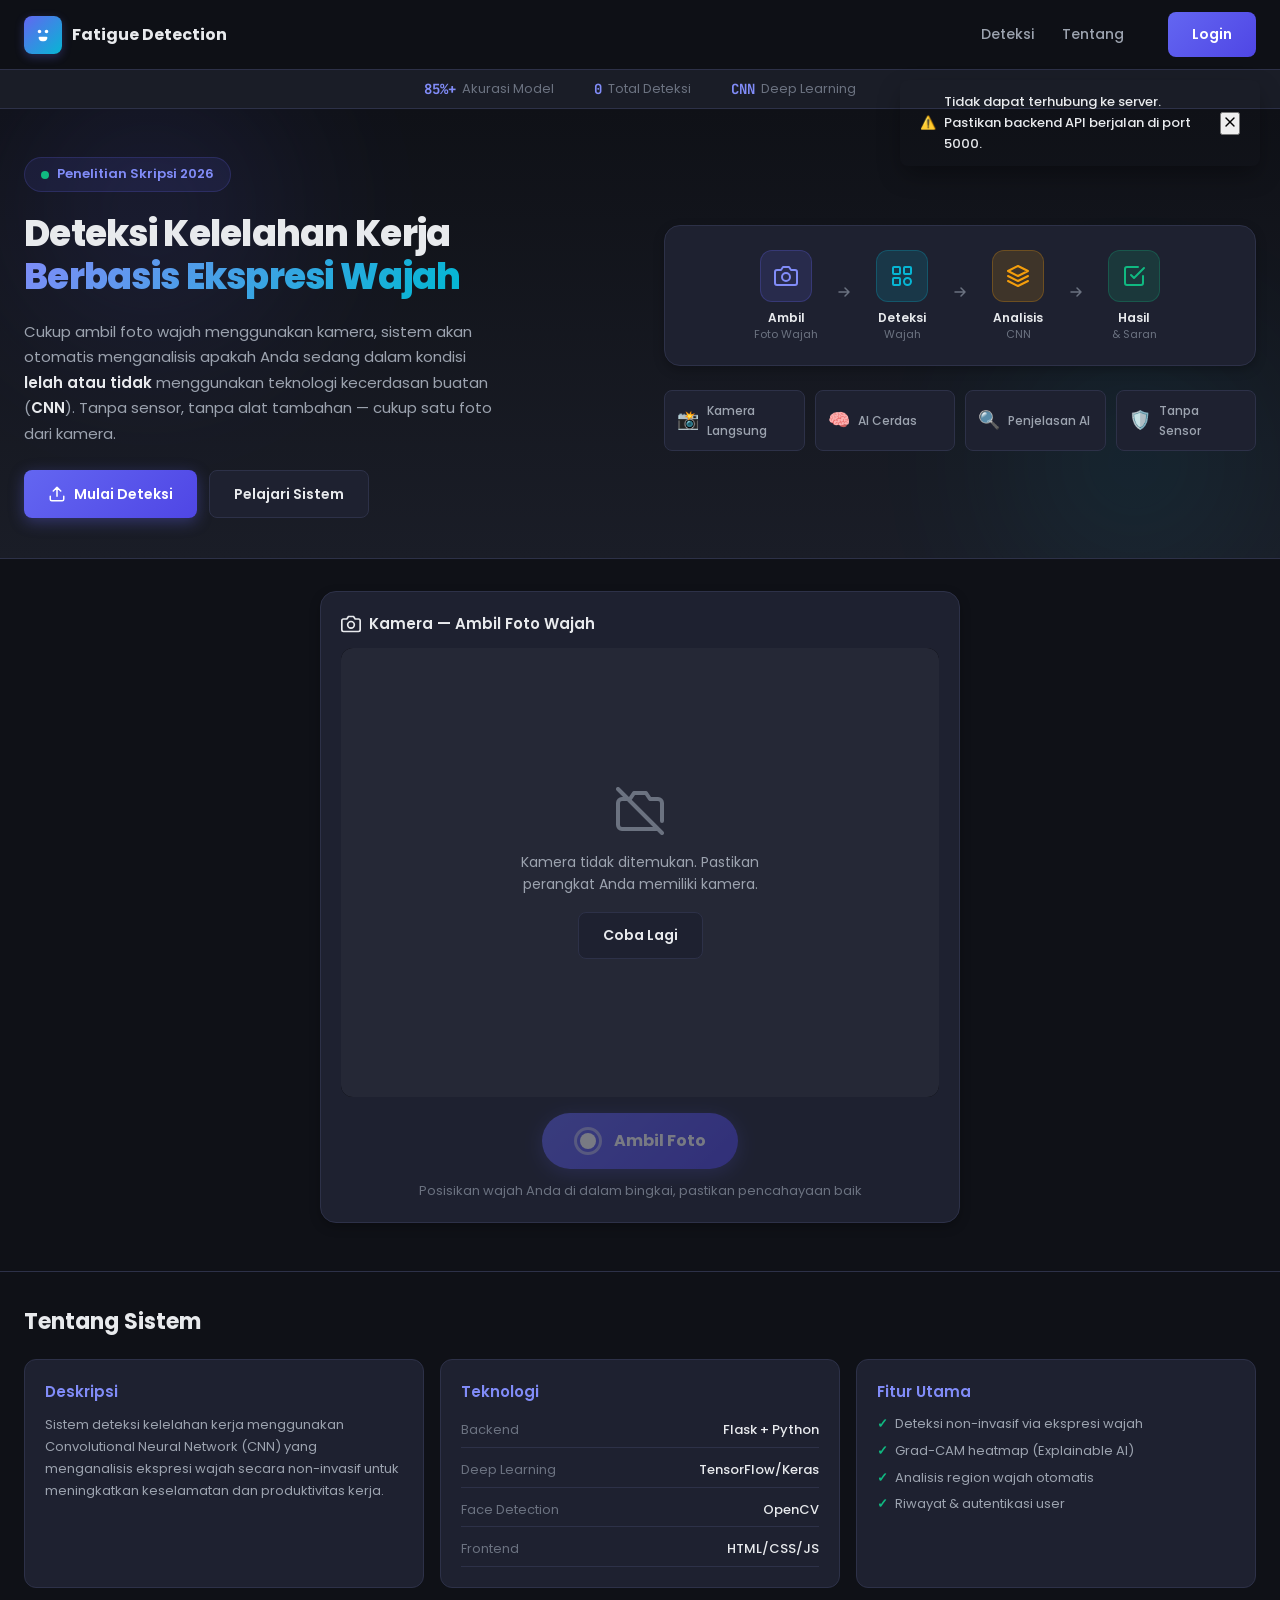
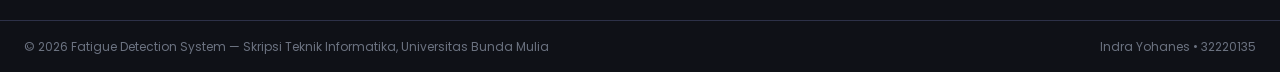
==== commit af26aacd: "update dari rumah" ====
--- a/frontend/index.html
+++ b/frontend/index.html
@@ -6,7 +6,9 @@
     <meta name="viewport" content="width=device-width, initial-scale=1.0">
     <title>Sistem Deteksi Kelelahan Kerja - CNN</title>
     <link rel="stylesheet" href="style.css">
-    <link href="https://fonts.googleapis.com/css2?family=Poppins:wght@300;400;500;600;700;800&family=JetBrains+Mono:wght@400;600&display=swap" rel="stylesheet">
+    <link
+        href="https://fonts.googleapis.com/css2?family=Poppins:wght@300;400;500;600;700;800&family=JetBrains+Mono:wght@400;600&display=swap"
+        rel="stylesheet">
 </head>
 
 <body>
@@ -16,9 +18,15 @@
             <div class="nav-brand">
                 <div class="brand-icon">
                     <svg width="28" height="28" viewBox="0 0 32 32" fill="none">
-                        <path d="M12 14C13.1046 14 14 13.1046 14 12C14 10.8954 13.1046 10 12 10C10.8954 10 10 10.8954 10 12C10 13.1046 10.8954 14 12 14Z" fill="currentColor" />
-                        <path d="M20 14C21.1046 14 22 13.1046 22 12C22 10.8954 21.1046 10 20 10C18.8954 10 18 10.8954 18 12C18 13.1046 18.8954 14 20 14Z" fill="currentColor" />
-                        <path d="M11 19C11 18.4477 11.4477 18 12 18H20C20.5523 18 21 18.4477 21 19C21 21.2091 19.2091 23 17 23H15C12.7909 23 11 21.2091 11 19Z" fill="currentColor" />
+                        <path
+                            d="M12 14C13.1046 14 14 13.1046 14 12C14 10.8954 13.1046 10 12 10C10.8954 10 10 10.8954 10 12C10 13.1046 10.8954 14 12 14Z"
+                            fill="currentColor" />
+                        <path
+                            d="M20 14C21.1046 14 22 13.1046 22 12C22 10.8954 21.1046 10 20 10C18.8954 10 18 10.8954 18 12C18 13.1046 18.8954 14 20 14Z"
+                            fill="currentColor" />
+                        <path
+                            d="M11 19C11 18.4477 11.4477 18 12 18H20C20.5523 18 21 18.4477 21 19C21 21.2091 19.2091 23 17 23H15C12.7909 23 11 21.2091 11 19Z"
+                            fill="currentColor" />
                     </svg>
                 </div>
                 <div class="brand-title">Fatigue Detection</div>
@@ -65,14 +73,18 @@
                         <span class="gradient-text">Berbasis Ekspresi Wajah</span>
                     </h1>
                     <p class="hero-desc">
-                        Cukup upload foto wajah, sistem akan otomatis menganalisis apakah Anda
+                        Cukup ambil foto wajah menggunakan kamera, sistem akan otomatis menganalisis apakah Anda
                         sedang dalam kondisi <strong>lelah atau tidak</strong> menggunakan teknologi
-                        kecerdasan buatan (<strong>CNN</strong>). Tanpa sensor, tanpa alat tambahan — 
-                        cukup satu foto.
+                        kecerdasan buatan (<strong>CNN</strong>). Tanpa sensor, tanpa alat tambahan —
+                        cukup satu foto dari kamera.
                     </p>
                     <div class="hero-cta">
                         <a href="#detection" class="btn btn-primary">
-                            <svg width="18" height="18" viewBox="0 0 24 24" fill="none"><path d="M21 15v4a2 2 0 01-2 2H5a2 2 0 01-2-2v-4M17 8l-5-5-5 5M12 3v12" stroke="currentColor" stroke-width="2" stroke-linecap="round" stroke-linejoin="round"/></svg>
+                            <svg width="18" height="18" viewBox="0 0 24 24" fill="none">
+                                <path d="M21 15v4a2 2 0 01-2 2H5a2 2 0 01-2-2v-4M17 8l-5-5-5 5M12 3v12"
+                                    stroke="currentColor" stroke-width="2" stroke-linecap="round"
+                                    stroke-linejoin="round" />
+                            </svg>
                             <span>Mulai Deteksi</span>
                         </a>
                         <a href="#about" class="btn btn-secondary">Pelajari Sistem</a>
@@ -82,34 +94,67 @@
                     <div class="process-flow">
                         <div class="process-step">
                             <div class="process-icon upload-icon-step">
-                                <svg width="24" height="24" viewBox="0 0 24 24" fill="none"><path d="M21 15v4a2 2 0 01-2 2H5a2 2 0 01-2-2v-4M17 8l-5-5-5 5M12 3v12" stroke="currentColor" stroke-width="2" stroke-linecap="round" stroke-linejoin="round"/></svg>
-                            </div>
-                            <div class="process-label">Upload<br><span>Foto Wajah</span></div>
+                                <svg width="24" height="24" viewBox="0 0 24 24" fill="none">
+                                    <path
+                                        d="M23 19a2 2 0 01-2 2H3a2 2 0 01-2-2V8a2 2 0 012-2h4l2-3h6l2 3h4a2 2 0 012 2z"
+                                        stroke="currentColor" stroke-width="2" stroke-linecap="round"
+                                        stroke-linejoin="round" />
+                                    <circle cx="12" cy="13" r="4" stroke="currentColor" stroke-width="2" />
+                                </svg>
+                            </div>
+                            <div class="process-label">Ambil<br><span>Foto Wajah</span></div>
                         </div>
                         <div class="process-arrow">
-                            <svg width="20" height="20" viewBox="0 0 20 20" fill="none"><path d="M5 10h10M11 6l4 4-4 4" stroke="currentColor" stroke-width="1.5" stroke-linecap="round" stroke-linejoin="round"/></svg>
+                            <svg width="20" height="20" viewBox="0 0 20 20" fill="none">
+                                <path d="M5 10h10M11 6l4 4-4 4" stroke="currentColor" stroke-width="1.5"
+                                    stroke-linecap="round" stroke-linejoin="round" />
+                            </svg>
                         </div>
                         <div class="process-step">
                             <div class="process-icon detect-icon-step">
-                                <svg width="24" height="24" viewBox="0 0 24 24" fill="none"><rect x="3" y="3" width="7" height="7" rx="1" stroke="currentColor" stroke-width="2"/><rect x="14" y="3" width="7" height="7" rx="1" stroke="currentColor" stroke-width="2"/><rect x="3" y="14" width="7" height="7" rx="1" stroke="currentColor" stroke-width="2"/><circle cx="17.5" cy="17.5" r="3.5" stroke="currentColor" stroke-width="2"/></svg>
+                                <svg width="24" height="24" viewBox="0 0 24 24" fill="none">
+                                    <rect x="3" y="3" width="7" height="7" rx="1" stroke="currentColor"
+                                        stroke-width="2" />
+                                    <rect x="14" y="3" width="7" height="7" rx="1" stroke="currentColor"
+                                        stroke-width="2" />
+                                    <rect x="3" y="14" width="7" height="7" rx="1" stroke="currentColor"
+                                        stroke-width="2" />
+                                    <circle cx="17.5" cy="17.5" r="3.5" stroke="currentColor" stroke-width="2" />
+                                </svg>
                             </div>
                             <div class="process-label">Deteksi<br><span>Wajah</span></div>
                         </div>
                         <div class="process-arrow">
-                            <svg width="20" height="20" viewBox="0 0 20 20" fill="none"><path d="M5 10h10M11 6l4 4-4 4" stroke="currentColor" stroke-width="1.5" stroke-linecap="round" stroke-linejoin="round"/></svg>
+                            <svg width="20" height="20" viewBox="0 0 20 20" fill="none">
+                                <path d="M5 10h10M11 6l4 4-4 4" stroke="currentColor" stroke-width="1.5"
+                                    stroke-linecap="round" stroke-linejoin="round" />
+                            </svg>
                         </div>
                         <div class="process-step">
                             <div class="process-icon cnn-icon-step">
-                                <svg width="24" height="24" viewBox="0 0 24 24" fill="none"><path d="M12 2L2 7l10 5 10-5-10-5zM2 17l10 5 10-5M2 12l10 5 10-5" stroke="currentColor" stroke-width="2" stroke-linecap="round" stroke-linejoin="round"/></svg>
+                                <svg width="24" height="24" viewBox="0 0 24 24" fill="none">
+                                    <path d="M12 2L2 7l10 5 10-5-10-5zM2 17l10 5 10-5M2 12l10 5 10-5"
+                                        stroke="currentColor" stroke-width="2" stroke-linecap="round"
+                                        stroke-linejoin="round" />
+                                </svg>
                             </div>
                             <div class="process-label">Analisis<br><span>CNN</span></div>
                         </div>
                         <div class="process-arrow">
-                            <svg width="20" height="20" viewBox="0 0 20 20" fill="none"><path d="M5 10h10M11 6l4 4-4 4" stroke="currentColor" stroke-width="1.5" stroke-linecap="round" stroke-linejoin="round"/></svg>
+                            <svg width="20" height="20" viewBox="0 0 20 20" fill="none">
+                                <path d="M5 10h10M11 6l4 4-4 4" stroke="currentColor" stroke-width="1.5"
+                                    stroke-linecap="round" stroke-linejoin="round" />
+                            </svg>
                         </div>
                         <div class="process-step">
                             <div class="process-icon result-icon-step">
-                                <svg width="24" height="24" viewBox="0 0 24 24" fill="none"><path d="M9 11l3 3L22 4" stroke="currentColor" stroke-width="2" stroke-linecap="round" stroke-linejoin="round"/><path d="M21 12v7a2 2 0 01-2 2H5a2 2 0 01-2-2V5a2 2 0 012-2h11" stroke="currentColor" stroke-width="2" stroke-linecap="round" stroke-linejoin="round"/></svg>
+                                <svg width="24" height="24" viewBox="0 0 24 24" fill="none">
+                                    <path d="M9 11l3 3L22 4" stroke="currentColor" stroke-width="2"
+                                        stroke-linecap="round" stroke-linejoin="round" />
+                                    <path d="M21 12v7a2 2 0 01-2 2H5a2 2 0 01-2-2V5a2 2 0 012-2h11"
+                                        stroke="currentColor" stroke-width="2" stroke-linecap="round"
+                                        stroke-linejoin="round" />
+                                </svg>
                             </div>
                             <div class="process-label">Hasil<br><span>& Saran</span></div>
                         </div>
@@ -117,7 +162,7 @@
                     <div class="hero-features-row">
                         <div class="hero-feature">
                             <div class="hero-feature-icon">📸</div>
-                            <span>Upload Foto</span>
+                            <span>Kamera Langsung</span>
                         </div>
                         <div class="hero-feature">
                             <div class="hero-feature-icon">🧠</div>
@@ -140,159 +185,185 @@
     <!-- Detection Section (Main) -->
     <section id="detection" class="detection-section">
         <div class="container">
-            <div class="detection-grid">
-                <!-- Left: Upload -->
-                <div class="upload-card">
-                    <div class="card-title">Upload Gambar Wajah</div>
-                    <div class="upload-area" id="uploadArea">
-                        <input type="file" id="imageInput" accept="image/*" hidden>
-                        <div class="upload-content" id="uploadContent">
-                            <svg class="upload-icon" width="48" height="48" viewBox="0 0 64 64" fill="none">
-                                <rect x="8" y="8" width="48" height="48" rx="8" stroke="currentColor" stroke-width="2" opacity="0.2" />
-                                <path d="M32 20V44M20 32H44" stroke="currentColor" stroke-width="3" stroke-linecap="round" />
-                            </svg>
-                            <h3 class="upload-title">Klik atau Drag & Drop</h3>
-                            <p class="upload-hint">JPG, PNG • Max 10MB</p>
-                        </div>
-                        <div class="preview-container" id="previewContainer" style="display: none;">
-                            <img id="imagePreview" alt="Preview">
-                            <button class="remove-image" id="removeImage">
-                                <svg width="16" height="16" viewBox="0 0 20 20" fill="none">
-                                    <path d="M5 5L15 15M5 15L15 5" stroke="currentColor" stroke-width="2" stroke-linecap="round" />
+            <div class="camera-section">
+                <div class="camera-card">
+                    <div class="card-title">
+                        <svg width="20" height="20" viewBox="0 0 24 24" fill="none">
+                            <path d="M23 19a2 2 0 01-2 2H3a2 2 0 01-2-2V8a2 2 0 012-2h4l2-3h6l2 3h4a2 2 0 012 2z"
+                                stroke="currentColor" stroke-width="2" stroke-linecap="round" stroke-linejoin="round" />
+                            <circle cx="12" cy="13" r="4" stroke="currentColor" stroke-width="2" />
+                        </svg>
+                        Kamera — Ambil Foto Wajah
+                    </div>
+                    <div class="camera-container" id="cameraContainer">
+                        <video id="cameraVideo" autoplay playsinline muted></video>
+                        <canvas id="captureCanvas" style="display:none;"></canvas>
+                        <div class="camera-overlay" id="cameraOverlay">
+                            <div class="face-guide">
+                                <svg viewBox="0 0 200 200" fill="none">
+                                    <path d="M50 10 L10 10 L10 50" stroke="rgba(255,255,255,0.6)" stroke-width="3"
+                                        stroke-linecap="round" />
+                                    <path d="M150 10 L190 10 L190 50" stroke="rgba(255,255,255,0.6)" stroke-width="3"
+                                        stroke-linecap="round" />
+                                    <path d="M50 190 L10 190 L10 150" stroke="rgba(255,255,255,0.6)" stroke-width="3"
+                                        stroke-linecap="round" />
+                                    <path d="M150 190 L190 190 L190 150" stroke="rgba(255,255,255,0.6)" stroke-width="3"
+                                        stroke-linecap="round" />
                                 </svg>
-                            </button>
-                        </div>
-                    </div>
-                    <button class="btn btn-primary btn-block" id="analyzeBtn" disabled>
-                        <span id="analyzeBtnText">Pilih Gambar Terlebih Dahulu</span>
-                        <div class="btn-loader" id="btnLoader" style="display: none;"></div>
-                    </button>
-                </div>
-
-                <!-- Right: Results -->
-                <div class="results-card" id="resultsCard">
-                    <div class="card-title">Hasil Deteksi</div>
-                    <div class="results-empty" id="resultsEmpty">
-                        <svg width="56" height="56" viewBox="0 0 80 80" fill="none">
-                            <circle cx="40" cy="40" r="36" stroke="currentColor" stroke-width="2" opacity="0.1" />
-                            <path d="M40 28V40M40 48V52" stroke="currentColor" stroke-width="3" stroke-linecap="round" />
-                        </svg>
-                        <h3>Menunggu Analisis</h3>
-                        <p>Upload gambar wajah lalu klik analisis</p>
-                    </div>
-
-                    <div class="results-content" id="resultsContent" style="display: none;">
-                        <!-- Status Banner -->
-                        <div class="result-status-banner" id="resultStatusBanner">
-                            <div class="status-banner-icon" id="statusIcon"></div>
-                            <div class="status-banner-text" id="statusValue">-</div>
-                        </div>
-
-                        <!-- Confidence Bar -->
-                        <div class="confidence-section">
-                            <div class="confidence-header">
-                                <span class="confidence-label">Confidence Level</span>
-                                <span class="confidence-value" id="confidenceValue">0%</span>
-                            </div>
-                            <div class="confidence-bar">
-                                <div class="confidence-fill" id="confidenceFill" style="width: 0%"></div>
-                            </div>
-                        </div>
-
-                        <!-- Face + Heatmap side by side -->
-                        <div class="face-comparison-grid">
-                            <div class="face-comparison-item">
-                                <div class="comparison-label">
-                                    <svg width="14" height="14" viewBox="0 0 16 16" fill="none">
-                                        <circle cx="8" cy="6" r="3" stroke="currentColor" stroke-width="1.5" />
-                                        <path d="M2 14C2 11.2386 4.68629 9 8 9C11.3137 9 14 11.2386 14 14" stroke="currentColor" stroke-width="1.5" stroke-linecap="round" />
-                                    </svg>
-                                    <span>Wajah</span>
-                                </div>
-                                <div class="comparison-image-wrapper">
-                                    <img id="faceImage" alt="Detected Face">
-                                </div>
-                            </div>
-                            <div class="face-comparison-item" id="gradcamCard" style="display: none;">
-                                <div class="comparison-label gradcam-label">
-                                    <svg width="14" height="14" viewBox="0 0 16 16" fill="none">
-                                        <circle cx="8" cy="8" r="6" stroke="currentColor" stroke-width="1.5" opacity="0.5" />
-                                        <circle cx="8" cy="8" r="2.5" fill="currentColor" />
-                                    </svg>
-                                    <span>Grad-CAM</span>
-                                </div>
-                                <div class="comparison-image-wrapper gradcam-wrapper">
-                                    <img id="gradcamImage" alt="Grad-CAM Heatmap">
-                                    <div class="heatmap-legend">
-                                        <div class="legend-bar"></div>
-                                        <div class="legend-labels"><span>Rendah</span><span>Tinggi</span></div>
-                                    </div>
-                                </div>
-                            </div>
-                        </div>
-
-                        <!-- Heatmap Note (hidden by default) -->
-                        <div class="heatmap-note" id="heatmapNote" style="display: none;">
+                            </div>
+                        </div>
+                        <div class="camera-loading" id="cameraLoading">
+                            <div class="camera-loading-spinner"></div>
+                            <p>Mengakses kamera...</p>
+                        </div>
+                        <div class="camera-error" id="cameraError" style="display:none;">
+                            <svg width="48" height="48" viewBox="0 0 24 24" fill="none">
+                                <path d="M1 1l22 22M21 21H3a2 2 0 01-2-2V8a2 2 0 012-2h4l2-3h6l2 3h4a2 2 0 012 2v9"
+                                    stroke="currentColor" stroke-width="2" stroke-linecap="round"
+                                    stroke-linejoin="round" />
+                            </svg>
+                            <p id="cameraErrorText">Tidak dapat mengakses kamera</p>
+                            <button class="btn btn-secondary" onclick="startCamera()">Coba Lagi</button>
+                        </div>
+                    </div>
+                    <div class="camera-controls">
+                        <button class="btn btn-capture" id="captureBtn" disabled>
+                            <div class="capture-ring">
+                                <div class="capture-inner"></div>
+                            </div>
+                            <span>Ambil Foto</span>
+                        </button>
+                        <button class="btn btn-switch-camera" id="switchCameraBtn" title="Ganti Kamera"
+                            style="display:none;">
+                            <svg width="20" height="20" viewBox="0 0 24 24" fill="none">
+                                <path d="M20 16v4a2 2 0 01-2 2h-4M14 2H4a2 2 0 00-2 2v4M22 12A10 10 0 002 12"
+                                    stroke="currentColor" stroke-width="2" stroke-linecap="round"
+                                    stroke-linejoin="round" />
+                                <polyline points="16 2 20 6 24 2" stroke="currentColor" stroke-width="2" />
+                                <polyline points="4 22 0 18 4 14" stroke="currentColor" stroke-width="2" />
+                            </svg>
+                        </button>
+                    </div>
+                    <p class="camera-hint">Posisikan wajah Anda di dalam bingkai, pastikan pencahayaan baik</p>
+                </div>
+            </div>
+        </div>
+    </section>
+
+    <!-- Result Popup Modal -->
+    <div class="result-modal-overlay" id="resultModal" style="display:none;">
+        <div class="result-modal">
+            <button class="modal-close" id="resultModalClose">
+                <svg width="20" height="20" viewBox="0 0 20 20" fill="none">
+                    <path d="M5 5L15 15M5 15L15 5" stroke="currentColor" stroke-width="2" stroke-linecap="round" />
+                </svg>
+            </button>
+            <div class="result-modal-body">
+                <!-- Loading state -->
+                <div class="result-loading" id="resultLoading">
+                    <div class="result-loading-spinner"></div>
+                    <p>Menganalisis wajah dengan CNN...</p>
+                </div>
+
+                <!-- Result content -->
+                <div class="result-modal-content" id="resultModalContent" style="display:none;">
+                    <!-- Status Banner -->
+                    <div class="result-status-banner" id="resultStatusBanner">
+                        <div class="status-banner-icon" id="statusIcon"></div>
+                        <div class="status-banner-text" id="statusValue">-</div>
+                    </div>
+
+                    <!-- Confidence Bar -->
+                    <div class="confidence-section">
+                        <div class="confidence-header">
+                            <span class="confidence-label">Confidence Level</span>
+                            <span class="confidence-value" id="confidenceValue">0%</span>
+                        </div>
+                        <div class="confidence-bar">
+                            <div class="confidence-fill" id="confidenceFill" style="width: 0%"></div>
+                        </div>
+                    </div>
+
+                    <!-- Fatigue Level Badge -->
+                    <div class="fatigue-level-section" id="fatigueLevelSection">
+                        <div class="fatigue-level-badge" id="fatigueLevelBadge">
+                            <span class="fatigue-level-icon" id="fatigueLevelIcon"></span>
+                            <span class="fatigue-level-text" id="fatigueLevelText">-</span>
+                        </div>
+                    </div>
+
+                    <!-- Face Image -->
+                    <div class="face-detected-section">
+                        <div class="face-detected-label">
                             <svg width="14" height="14" viewBox="0 0 16 16" fill="none">
-                                <circle cx="8" cy="8" r="7" stroke="currentColor" stroke-width="1.5" opacity="0.5" />
-                                <path d="M8 5V8.5M8 11V11.01" stroke="currentColor" stroke-width="1.5" stroke-linecap="round" />
-                            </svg>
-                            <span>Area <strong style="color:#ef4444">merah/kuning</strong> = area wajah paling berpengaruh pada prediksi model.</span>
-                        </div>
-
-                        <!-- Region Analysis -->
-                        <div class="region-analysis-card" id="regionAnalysisCard" style="display: none;">
-                            <div class="region-analysis-header">
-                                <svg width="16" height="16" viewBox="0 0 20 20" fill="none">
-                                    <rect x="2" y="10" width="4" height="8" rx="1" fill="currentColor" opacity="0.3" />
-                                    <rect x="8" y="6" width="4" height="12" rx="1" fill="currentColor" opacity="0.6" />
-                                    <rect x="14" y="2" width="4" height="16" rx="1" fill="currentColor" />
-                                </svg>
-                                <span>Kontribusi Region Wajah</span>
-                            </div>
-                            <div class="region-bars" id="regionBars"></div>
-                        </div>
-
-                        <!-- AI Explanation -->
-                        <div class="ai-explanation-card" id="aiExplanationCard" style="display: none;">
-                            <div class="ai-explanation-header">
-                                <svg width="16" height="16" viewBox="0 0 20 20" fill="none">
-                                    <path d="M10 2C5.58 2 2 5.58 2 10s3.58 8 8 8 8-3.58 8-8-3.58-8-8-8z" stroke="currentColor" stroke-width="1.5" fill="none" />
-                                    <path d="M7 10L9 12L13 8" stroke="currentColor" stroke-width="1.5" stroke-linecap="round" stroke-linejoin="round" />
-                                </svg>
-                                <span>Penjelasan AI</span>
-                            </div>
-                            <p class="ai-explanation-text" id="aiExplanationText"></p>
-                        </div>
-
-                        <!-- Recommendation -->
-                        <div class="result-recommendation" id="resultRecommendation">
-                            <div class="recommendation-header">
-                                <svg width="16" height="16" viewBox="0 0 20 20" fill="none">
-                                    <path d="M10 2L12.09 6.26L17 7.27L13.5 10.97L14.18 16L10 13.77L5.82 16L6.5 10.97L3 7.27L7.91 6.26L10 2Z" stroke="currentColor" stroke-width="1.5" fill="none" />
-                                </svg>
-                                <span>Rekomendasi</span>
-                            </div>
-                            <p class="recommendation-message" id="recommendationMessage"></p>
-                            <ul class="recommendation-actions" id="recommendationActions"></ul>
-                        </div>
-
-                        <!-- Meta -->
-                        <div class="result-meta">
-                            <div class="meta-item">
-                                <div class="meta-label">Waktu</div>
-                                <div class="meta-value" id="detectionTime">-</div>
-                            </div>
-                            <div class="meta-item">
-                                <div class="meta-label">Model</div>
-                                <div class="meta-value">CNN (Trained)</div>
-                            </div>
-                        </div>
-                    </div>
-                </div>
-            </div>
-        </div>
-    </section>
+                                <circle cx="8" cy="6" r="3" stroke="currentColor" stroke-width="1.5" />
+                                <path d="M2 14C2 11.2386 4.68629 9 8 9C11.3137 9 14 11.2386 14 14" stroke="currentColor"
+                                    stroke-width="1.5" stroke-linecap="round" />
+                            </svg>
+                            <span>Wajah Terdeteksi</span>
+                        </div>
+                        <div class="face-detected-image">
+                            <img id="faceImage" alt="Detected Face">
+                        </div>
+                    </div>
+
+                    <!-- Expression Analysis -->
+                    <div class="expression-analysis-card" id="expressionAnalysisCard">
+                        <div class="expression-analysis-header">
+                            <svg width="16" height="16" viewBox="0 0 20 20" fill="none">
+                                <circle cx="10" cy="10" r="8" stroke="currentColor" stroke-width="1.5" />
+                                <circle cx="7" cy="8" r="1.5" fill="currentColor" />
+                                <circle cx="13" cy="8" r="1.5" fill="currentColor" />
+                                <path d="M6 13C7 14.5 9 15 10 15C11 15 13 14.5 14 13" stroke="currentColor"
+                                    stroke-width="1.5" stroke-linecap="round" />
+                            </svg>
+                            <span>Analisis Ekspresi Wajah</span>
+                        </div>
+                        <div class="expression-list" id="expressionList"></div>
+                    </div>
+
+                    <!-- Recommendation -->
+                    <div class="result-recommendation" id="resultRecommendation">
+                        <div class="recommendation-header">
+                            <svg width="16" height="16" viewBox="0 0 20 20" fill="none">
+                                <path
+                                    d="M10 2L12.09 6.26L17 7.27L13.5 10.97L14.18 16L10 13.77L5.82 16L6.5 10.97L3 7.27L7.91 6.26L10 2Z"
+                                    stroke="currentColor" stroke-width="1.5" fill="none" />
+                            </svg>
+                            <span>Rekomendasi</span>
+                        </div>
+                        <p class="recommendation-message" id="recommendationMessage"></p>
+                        <ul class="recommendation-actions" id="recommendationActions"></ul>
+                    </div>
+
+                    <!-- Meta -->
+                    <div class="result-meta">
+                        <div class="meta-item">
+                            <div class="meta-label">Waktu</div>
+                            <div class="meta-value" id="detectionTime">-</div>
+                        </div>
+                        <div class="meta-item">
+                            <div class="meta-label">Model</div>
+                            <div class="meta-value">CNN (Trained)</div>
+                        </div>
+                    </div>
+
+                    <!-- Action buttons -->
+                    <div class="result-modal-actions">
+                        <button class="btn btn-primary" id="retakeBtn">
+                            <svg width="18" height="18" viewBox="0 0 24 24" fill="none">
+                                <path d="M23 19a2 2 0 01-2 2H3a2 2 0 01-2-2V8a2 2 0 012-2h4l2-3h6l2 3h4a2 2 0 012 2z"
+                                    stroke="currentColor" stroke-width="2" stroke-linecap="round"
+                                    stroke-linejoin="round" />
+                                <circle cx="12" cy="13" r="4" stroke="currentColor" stroke-width="2" />
+                            </svg>
+                            Ambil Foto Lagi
+                        </button>
+                    </div>
+                </div>
+            </div>
+        </div>
+    </div>
 
     <!-- History Section -->
     <section id="history" class="history-section" style="display:none;">
@@ -304,17 +375,20 @@
             <div class="history-list" id="historyList">
                 <div class="history-empty" id="historyEmpty">
                     <svg width="48" height="48" viewBox="0 0 64 64" fill="none">
-                        <circle cx="32" cy="32" r="28" stroke="currentColor" stroke-width="2" opacity="0.1"/>
-                        <path d="M22 32H42M32 22V42" stroke="currentColor" stroke-width="2" stroke-linecap="round" opacity="0.2"/>
+                        <circle cx="32" cy="32" r="28" stroke="currentColor" stroke-width="2" opacity="0.1" />
+                        <path d="M22 32H42M32 22V42" stroke="currentColor" stroke-width="2" stroke-linecap="round"
+                            opacity="0.2" />
                     </svg>
                     <h3>Belum ada riwayat</h3>
                     <p>Lakukan deteksi untuk melihat riwayat di sini</p>
                 </div>
             </div>
             <div class="history-pagination" id="historyPagination" style="display:none;">
-                <button class="btn btn-secondary btn-sm" id="prevPageBtn" onclick="loadHistory(currentHistoryPage - 1)" disabled>← Sebelumnya</button>
+                <button class="btn btn-secondary btn-sm" id="prevPageBtn" onclick="loadHistory(currentHistoryPage - 1)"
+                    disabled>← Sebelumnya</button>
                 <span class="page-info" id="pageInfo">Halaman 1</span>
-                <button class="btn btn-secondary btn-sm" id="nextPageBtn" onclick="loadHistory(currentHistoryPage + 1)" disabled>Selanjutnya →</button>
+                <button class="btn btn-secondary btn-sm" id="nextPageBtn" onclick="loadHistory(currentHistoryPage + 1)"
+                    disabled>Selanjutnya →</button>
             </div>
         </div>
     </section>
@@ -328,7 +402,8 @@
             <div class="about-grid">
                 <div class="about-card">
                     <h3>Deskripsi</h3>
-                    <p>Sistem deteksi kelelahan kerja menggunakan Convolutional Neural Network (CNN) yang menganalisis ekspresi wajah secara non-invasif untuk meningkatkan keselamatan dan produktivitas kerja.</p>
+                    <p>Sistem deteksi kelelahan kerja menggunakan Convolutional Neural Network (CNN) yang menganalisis
+                        ekspresi wajah secara non-invasif untuk meningkatkan keselamatan dan produktivitas kerja.</p>
                 </div>
                 <div class="about-card">
                     <h3>Teknologi</h3>
@@ -367,7 +442,7 @@
         <div class="modal-card">
             <button class="modal-close" onclick="hideAuthModal()">
                 <svg width="20" height="20" viewBox="0 0 20 20" fill="none">
-                    <path d="M5 5L15 15M5 15L15 5" stroke="currentColor" stroke-width="2" stroke-linecap="round"/>
+                    <path d="M5 5L15 15M5 15L15 5" stroke="currentColor" stroke-width="2" stroke-linecap="round" />
                 </svg>
             </button>
             <div class="modal-tabs">
@@ -389,11 +464,13 @@
             <form id="registerForm" style="display:none;" onsubmit="handleRegister(event)">
                 <div class="form-group">
                     <label for="registerUsername">Username</label>
-                    <input type="text" id="registerUsername" placeholder="Buat username (min 3 karakter)" required minlength="3">
+                    <input type="text" id="registerUsername" placeholder="Buat username (min 3 karakter)" required
+                        minlength="3">
                 </div>
                 <div class="form-group">
                     <label for="registerPassword">Password</label>
-                    <input type="password" id="registerPassword" placeholder="Buat password (min 4 karakter)" required minlength="4">
+                    <input type="password" id="registerPassword" placeholder="Buat password (min 4 karakter)" required
+                        minlength="4">
                 </div>
                 <div class="form-group">
                     <label for="registerPassword2">Konfirmasi Password</label>
--- a/frontend/style.css
+++ b/frontend/style.css
@@ -32,8 +32,16 @@
     --shadow-glow: 0 0 20px rgba(99, 102, 241, 0.15);
 }
 
-* { margin: 0; padding: 0; box-sizing: border-box; }
-html { scroll-behavior: smooth; }
+* {
+    margin: 0;
+    padding: 0;
+    box-sizing: border-box;
+}
+
+html {
+    scroll-behavior: smooth;
+}
+
 body {
     font-family: var(--font-primary);
     color: var(--text-primary);
@@ -41,7 +49,12 @@
     line-height: 1.6;
     -webkit-font-smoothing: antialiased;
 }
-.container { max-width: 1280px; margin: 0 auto; padding: 0 1.5rem; }
+
+.container {
+    max-width: 1280px;
+    margin: 0 auto;
+    padding: 0 1.5rem;
+}
 
 /* ========================================
    Navigation
@@ -54,6 +67,7 @@
     top: 0;
     z-index: 1000;
 }
+
 .navbar .container {
     display: flex;
     align-items: center;
@@ -61,11 +75,13 @@
     padding-bottom: 0.75rem;
     gap: 2rem;
 }
+
 .nav-brand {
     display: flex;
     align-items: center;
     gap: 0.625rem;
 }
+
 .brand-icon {
     width: 38px;
     height: 38px;
@@ -78,17 +94,20 @@
     box-shadow: 0 3px 10px rgba(99, 102, 241, 0.3);
     flex-shrink: 0;
 }
+
 .brand-title {
     font-size: 1rem;
     font-weight: 700;
     color: var(--text-primary);
     white-space: nowrap;
 }
+
 .nav-links {
     display: flex;
     gap: 0.25rem;
     margin-left: auto;
 }
+
 .nav-link {
     color: var(--text-secondary);
     text-decoration: none;
@@ -98,15 +117,19 @@
     border-radius: var(--radius-md);
     transition: all 0.2s ease;
 }
-.nav-link:hover, .nav-link.active {
+
+.nav-link:hover,
+.nav-link.active {
     color: var(--primary-light);
     background: rgba(99, 102, 241, 0.1);
 }
+
 .nav-auth {
     display: flex;
     align-items: center;
     gap: 0.75rem;
 }
+
 .btn-auth {
     padding: 0.4rem 1rem;
     font-size: 0.8125rem;
@@ -119,12 +142,24 @@
     transition: all 0.2s ease;
     font-family: var(--font-primary);
 }
+
 .btn-auth:hover {
     transform: translateY(-1px);
     box-shadow: 0 4px 12px rgba(99, 102, 241, 0.4);
 }
-.user-menu { display: flex; align-items: center; gap: 0.75rem; }
-.user-name { font-weight: 600; color: var(--primary-light); font-size: 0.875rem; }
+
+.user-menu {
+    display: flex;
+    align-items: center;
+    gap: 0.75rem;
+}
+
+.user-name {
+    font-weight: 600;
+    color: var(--primary-light);
+    font-size: 0.875rem;
+}
+
 .btn-logout {
     padding: 0.35rem 0.75rem;
     font-size: 0.75rem;
@@ -137,6 +172,7 @@
     transition: all 0.2s ease;
     font-family: var(--font-primary);
 }
+
 .btn-logout:hover {
     background: rgba(239, 68, 68, 0.1);
     border-color: var(--error);
@@ -151,11 +187,13 @@
     border-bottom: 1px solid var(--border);
     padding: 0.5rem 0;
 }
+
 .stats-row {
     display: flex;
     justify-content: center;
     gap: 2.5rem;
 }
+
 .stat-item {
     font-size: 0.8125rem;
     color: var(--text-tertiary);
@@ -163,6 +201,7 @@
     align-items: center;
     gap: 0.375rem;
 }
+
 .stat-item .stat-value {
     font-weight: 700;
     color: var(--primary-light);
@@ -180,6 +219,7 @@
     border-bottom: 1px solid var(--border);
     background: linear-gradient(180deg, var(--bg-primary) 0%, var(--bg-secondary) 100%);
 }
+
 .hero-glow {
     position: absolute;
     border-radius: 50%;
@@ -187,22 +227,37 @@
     pointer-events: none;
     opacity: 0.35;
 }
+
 .hero-glow-1 {
-    width: 400px; height: 400px;
-    background: radial-gradient(circle, rgba(99,102,241,0.5), transparent 70%);
-    top: -100px; left: -50px;
+    width: 400px;
+    height: 400px;
+    background: radial-gradient(circle, rgba(99, 102, 241, 0.5), transparent 70%);
+    top: -100px;
+    left: -50px;
     animation: glowFloat 8s ease-in-out infinite;
 }
+
 .hero-glow-2 {
-    width: 350px; height: 350px;
-    background: radial-gradient(circle, rgba(6,182,212,0.4), transparent 70%);
-    bottom: -80px; right: -30px;
+    width: 350px;
+    height: 350px;
+    background: radial-gradient(circle, rgba(6, 182, 212, 0.4), transparent 70%);
+    bottom: -80px;
+    right: -30px;
     animation: glowFloat 10s ease-in-out infinite reverse;
 }
+
 @keyframes glowFloat {
-    0%, 100% { transform: translate(0, 0) scale(1); }
-    50% { transform: translate(30px, -20px) scale(1.1); }
-}
+
+    0%,
+    100% {
+        transform: translate(0, 0) scale(1);
+    }
+
+    50% {
+        transform: translate(30px, -20px) scale(1.1);
+    }
+}
+
 .hero-intro-grid {
     display: grid;
     grid-template-columns: 1fr 1fr;
@@ -211,13 +266,19 @@
     position: relative;
     z-index: 1;
 }
-.hero-intro-content { display: flex; flex-direction: column; gap: 1.25rem; }
+
+.hero-intro-content {
+    display: flex;
+    flex-direction: column;
+    gap: 1.25rem;
+}
+
 .hero-badge {
     display: inline-flex;
     align-items: center;
     gap: 0.5rem;
-    background: rgba(99,102,241,0.1);
-    border: 1px solid rgba(99,102,241,0.2);
+    background: rgba(99, 102, 241, 0.1);
+    border: 1px solid rgba(99, 102, 241, 0.2);
     border-radius: 999px;
     padding: 0.375rem 1rem;
     font-size: 0.8125rem;
@@ -225,16 +286,29 @@
     color: var(--primary-light);
     width: fit-content;
 }
+
 .badge-pulse {
-    width: 8px; height: 8px;
+    width: 8px;
+    height: 8px;
     background: var(--success);
     border-radius: 50%;
     animation: pulse 2s ease-in-out infinite;
 }
+
 @keyframes pulse {
-    0%, 100% { opacity: 1; transform: scale(1); }
-    50% { opacity: 0.5; transform: scale(1.4); }
-}
+
+    0%,
+    100% {
+        opacity: 1;
+        transform: scale(1);
+    }
+
+    50% {
+        opacity: 0.5;
+        transform: scale(1.4);
+    }
+}
+
 .hero-title {
     font-size: 2.25rem;
     font-weight: 800;
@@ -242,6 +316,7 @@
     color: var(--text-primary);
     letter-spacing: -0.02em;
 }
+
 .gradient-text {
     background: linear-gradient(135deg, var(--primary-light), var(--secondary), #a78bfa);
     background-size: 200% auto;
@@ -250,22 +325,48 @@
     background-clip: text;
     animation: gradientShift 4s ease-in-out infinite;
 }
+
 @keyframes gradientShift {
-    0%, 100% { background-position: 0% center; }
-    50% { background-position: 100% center; }
-}
+
+    0%,
+    100% {
+        background-position: 0% center;
+    }
+
+    50% {
+        background-position: 100% center;
+    }
+}
+
 .hero-desc {
     font-size: 0.9375rem;
     color: var(--text-secondary);
     line-height: 1.7;
     max-width: 480px;
 }
-.hero-desc strong { color: var(--text-primary); font-weight: 600; }
-.hero-cta { display: flex; gap: 0.75rem; margin-top: 0.25rem; }
-.hero-cta .btn { text-decoration: none; }
+
+.hero-desc strong {
+    color: var(--text-primary);
+    font-weight: 600;
+}
+
+.hero-cta {
+    display: flex;
+    gap: 0.75rem;
+    margin-top: 0.25rem;
+}
+
+.hero-cta .btn {
+    text-decoration: none;
+}
 
 /* Process Flow */
-.hero-intro-visual { display: flex; flex-direction: column; gap: 1.5rem; }
+.hero-intro-visual {
+    display: flex;
+    flex-direction: column;
+    gap: 1.5rem;
+}
+
 .process-flow {
     display: flex;
     align-items: center;
@@ -277,6 +378,7 @@
     border-radius: var(--radius-xl);
     box-shadow: var(--shadow-md);
 }
+
 .process-step {
     display: flex;
     flex-direction: column;
@@ -284,19 +386,45 @@
     gap: 0.5rem;
     min-width: 80px;
 }
+
 .process-icon {
-    width: 52px; height: 52px;
+    width: 52px;
+    height: 52px;
     border-radius: var(--radius-lg);
     display: flex;
     align-items: center;
     justify-content: center;
     transition: all 0.3s ease;
 }
-.process-icon:hover { transform: translateY(-3px); }
-.upload-icon-step { background: rgba(99,102,241,0.15); color: var(--primary-light); border: 1px solid rgba(99,102,241,0.25); }
-.detect-icon-step { background: rgba(6,182,212,0.15); color: var(--secondary); border: 1px solid rgba(6,182,212,0.25); }
-.cnn-icon-step { background: rgba(245,158,11,0.15); color: var(--accent); border: 1px solid rgba(245,158,11,0.25); }
-.result-icon-step { background: rgba(16,185,129,0.15); color: var(--success); border: 1px solid rgba(16,185,129,0.25); }
+
+.process-icon:hover {
+    transform: translateY(-3px);
+}
+
+.upload-icon-step {
+    background: rgba(99, 102, 241, 0.15);
+    color: var(--primary-light);
+    border: 1px solid rgba(99, 102, 241, 0.25);
+}
+
+.detect-icon-step {
+    background: rgba(6, 182, 212, 0.15);
+    color: var(--secondary);
+    border: 1px solid rgba(6, 182, 212, 0.25);
+}
+
+.cnn-icon-step {
+    background: rgba(245, 158, 11, 0.15);
+    color: var(--accent);
+    border: 1px solid rgba(245, 158, 11, 0.25);
+}
+
+.result-icon-step {
+    background: rgba(16, 185, 129, 0.15);
+    color: var(--success);
+    border: 1px solid rgba(16, 185, 129, 0.25);
+}
+
 .process-label {
     font-size: 0.75rem;
     font-weight: 600;
@@ -304,8 +432,17 @@
     text-align: center;
     line-height: 1.3;
 }
-.process-label span { font-weight: 400; color: var(--text-tertiary); font-size: 0.6875rem; }
-.process-arrow { color: var(--text-tertiary); flex-shrink: 0; }
+
+.process-label span {
+    font-weight: 400;
+    color: var(--text-tertiary);
+    font-size: 0.6875rem;
+}
+
+.process-arrow {
+    color: var(--text-tertiary);
+    flex-shrink: 0;
+}
 
 /* Feature Badges */
 .hero-features-row {
@@ -313,6 +450,7 @@
     grid-template-columns: repeat(4, 1fr);
     gap: 0.625rem;
 }
+
 .hero-feature {
     display: flex;
     align-items: center;
@@ -326,8 +464,17 @@
     color: var(--text-secondary);
     transition: all 0.2s ease;
 }
-.hero-feature:hover { border-color: var(--primary); color: var(--text-primary); background: var(--bg-elevated); }
-.hero-feature-icon { font-size: 1.125rem; flex-shrink: 0; }
+
+.hero-feature:hover {
+    border-color: var(--primary);
+    color: var(--text-primary);
+    background: var(--bg-elevated);
+}
+
+.hero-feature-icon {
+    font-size: 1.125rem;
+    flex-shrink: 0;
+}
 
 /* ========================================
    Buttons
@@ -345,50 +492,72 @@
     transition: all 0.2s ease;
     font-family: var(--font-primary);
 }
-.btn:disabled { opacity: 0.5; cursor: not-allowed; }
+
+.btn:disabled {
+    opacity: 0.5;
+    cursor: not-allowed;
+}
+
 .btn-primary {
     background: linear-gradient(135deg, var(--primary), var(--primary-dark));
     color: white;
     box-shadow: 0 4px 15px rgba(99, 102, 241, 0.35);
 }
+
 .btn-primary:hover:not(:disabled) {
     transform: translateY(-1px);
     box-shadow: 0 6px 20px rgba(99, 102, 241, 0.5);
 }
+
 .btn-secondary {
     background: var(--bg-card);
     color: var(--text-primary);
     border: 1px solid var(--border);
 }
+
 .btn-secondary:hover {
     background: var(--bg-elevated);
     border-color: var(--primary);
     color: var(--primary-light);
 }
-.btn-block { width: 100%; justify-content: center; }
-.btn-sm { padding: 0.4rem 0.75rem; font-size: 0.75rem; }
+
+.btn-block {
+    width: 100%;
+    justify-content: center;
+}
+
+.btn-sm {
+    padding: 0.4rem 0.75rem;
+    font-size: 0.75rem;
+}
+
 .btn-loader {
-    width: 16px; height: 16px;
-    border: 2px solid rgba(255,255,255,0.3);
+    width: 16px;
+    height: 16px;
+    border: 2px solid rgba(255, 255, 255, 0.3);
     border-top-color: white;
     border-radius: 50%;
     animation: spin 0.6s linear infinite;
 }
-@keyframes spin { to { transform: rotate(360deg); } }
+
+@keyframes spin {
+    to {
+        transform: rotate(360deg);
+    }
+}
 
 /* ========================================
-   Detection Section (MAIN)
+   Detection Section — Camera
    ======================================== */
 .detection-section {
-    padding: 1.5rem 0 2rem;
-    min-height: calc(100vh - 100px);
-}
-.detection-grid {
-    display: grid;
-    grid-template-columns: 1fr 1fr;
-    gap: 1.5rem;
-    align-items: start;
-}
+    padding: 2rem 0 3rem;
+}
+
+.camera-section {
+    max-width: 640px;
+    margin: 0 auto;
+}
+
 .card-title {
     font-size: 0.9375rem;
     font-weight: 600;
@@ -399,100 +568,383 @@
     gap: 0.5rem;
 }
 
-/* Upload Card */
-.upload-card {
+.camera-card {
     background: var(--bg-card);
     border: 1px solid var(--border);
     border-radius: var(--radius-xl);
     padding: 1.25rem;
     box-shadow: var(--shadow-md);
-    position: sticky;
-    top: 70px;
-}
-.upload-area {
+}
+
+.camera-container {
     position: relative;
-    border: 2px dashed var(--border-light);
     border-radius: var(--radius-lg);
+    overflow: hidden;
+    background: #000;
+    aspect-ratio: 4/3;
+    margin-bottom: 1rem;
+}
+
+.camera-container video {
+    width: 100%;
+    height: 100%;
+    object-fit: cover;
+    transform: scaleX(-1);
+}
+
+.camera-overlay {
+    position: absolute;
+    top: 0;
+    left: 0;
+    right: 0;
+    bottom: 0;
+    display: flex;
+    align-items: center;
+    justify-content: center;
+    pointer-events: none;
+}
+
+.face-guide {
+    width: 55%;
+    max-width: 220px;
+    aspect-ratio: 1;
+    opacity: 0.7;
+    animation: faceGuidePulse 3s ease-in-out infinite;
+}
+
+.face-guide svg {
+    width: 100%;
+    height: 100%;
+}
+
+@keyframes faceGuidePulse {
+
+    0%,
+    100% {
+        opacity: 0.5;
+        transform: scale(1);
+    }
+
+    50% {
+        opacity: 0.8;
+        transform: scale(1.02);
+    }
+}
+
+.camera-loading {
+    position: absolute;
+    top: 0;
+    left: 0;
+    right: 0;
+    bottom: 0;
+    display: flex;
+    flex-direction: column;
+    align-items: center;
+    justify-content: center;
+    background: var(--bg-tertiary);
+    gap: 1rem;
+    color: var(--text-secondary);
+    font-size: 0.875rem;
+}
+
+.camera-loading-spinner {
+    width: 40px;
+    height: 40px;
+    border: 3px solid rgba(99, 102, 241, 0.2);
+    border-top-color: var(--primary-light);
+    border-radius: 50%;
+    animation: spin 0.8s linear infinite;
+}
+
+.camera-error {
+    position: absolute;
+    top: 0;
+    left: 0;
+    right: 0;
+    bottom: 0;
+    display: flex;
+    flex-direction: column;
+    align-items: center;
+    justify-content: center;
+    background: var(--bg-tertiary);
+    gap: 1rem;
+    color: var(--text-tertiary);
     padding: 2rem;
-    margin-bottom: 1rem;
+    text-align: center;
+}
+
+.camera-error p {
+    font-size: 0.875rem;
+    color: var(--text-secondary);
+    max-width: 280px;
+}
+
+.camera-container.flash::after {
+    content: '';
+    position: absolute;
+    top: 0;
+    left: 0;
+    right: 0;
+    bottom: 0;
+    background: white;
+    animation: flashAnim 0.3s ease-out forwards;
+    pointer-events: none;
+    z-index: 10;
+}
+
+@keyframes flashAnim {
+    0% {
+        opacity: 0.8;
+    }
+
+    100% {
+        opacity: 0;
+    }
+}
+
+/* Camera Controls */
+.camera-controls {
+    display: flex;
+    align-items: center;
+    justify-content: center;
+    gap: 1rem;
+    margin-bottom: 0.75rem;
+}
+
+.btn-capture {
+    display: flex;
+    align-items: center;
+    gap: 0.75rem;
+    padding: 0.875rem 2rem;
+    font-size: 1rem;
+    font-weight: 700;
+    background: linear-gradient(135deg, var(--primary), var(--primary-dark));
+    color: white;
+    border: none;
+    border-radius: 999px;
+    cursor: pointer;
     transition: all 0.3s ease;
+    font-family: var(--font-primary);
+    box-shadow: 0 4px 20px rgba(99, 102, 241, 0.4);
+}
+
+.btn-capture:hover:not(:disabled) {
+    transform: translateY(-2px) scale(1.02);
+    box-shadow: 0 6px 25px rgba(99, 102, 241, 0.6);
+}
+
+.btn-capture:active:not(:disabled) {
+    transform: translateY(0) scale(0.98);
+}
+
+.btn-capture:disabled {
+    opacity: 0.4;
+    cursor: not-allowed;
+}
+
+.capture-ring {
+    width: 28px;
+    height: 28px;
+    border: 3px solid rgba(255, 255, 255, 0.5);
+    border-radius: 50%;
+    display: flex;
+    align-items: center;
+    justify-content: center;
+    flex-shrink: 0;
+}
+
+.capture-inner {
+    width: 16px;
+    height: 16px;
+    background: white;
+    border-radius: 50%;
+    transition: all 0.2s ease;
+}
+
+.btn-capture:hover:not(:disabled) .capture-inner {
+    background: #fca5a5;
+    transform: scale(1.1);
+}
+
+.btn-switch-camera {
+    width: 44px;
+    height: 44px;
+    border-radius: 50%;
+    background: var(--bg-tertiary);
+    border: 1px solid var(--border);
+    color: var(--text-secondary);
     cursor: pointer;
-    min-height: 220px;
-    display: flex;
-    align-items: center;
-    justify-content: center;
-    background: var(--bg-tertiary);
-}
-.upload-area:hover {
+    display: flex;
+    align-items: center;
+    justify-content: center;
+    transition: all 0.2s ease;
+    padding: 0;
+}
+
+.btn-switch-camera:hover {
+    background: var(--bg-elevated);
     border-color: var(--primary);
-    background: rgba(99, 102, 241, 0.05);
-}
-.upload-area.drag-over {
-    border-color: var(--primary);
-    background: rgba(99, 102, 241, 0.08);
-}
-.upload-content { text-align: center; }
-.upload-icon { color: var(--text-tertiary); margin-bottom: 0.75rem; }
-.upload-title { font-size: 1rem; font-weight: 600; color: var(--text-primary); margin-bottom: 0.25rem; }
-.upload-hint { font-size: 0.8125rem; color: var(--text-tertiary); }
-.preview-container { position: relative; width: 100%; height: 100%; }
-.preview-container img { width: 100%; height: 100%; object-fit: contain; border-radius: var(--radius-md); }
-.remove-image {
-    position: absolute; top: 0.5rem; right: 0.5rem;
-    width: 28px; height: 28px;
-    background: rgba(0,0,0,0.7);
-    border: none; border-radius: 50%;
-    color: white; cursor: pointer;
-    display: flex; align-items: center; justify-content: center;
-    transition: all 0.2s ease;
-}
-.remove-image:hover { background: var(--error); transform: scale(1.1); }
-
-/* Results Card */
-.results-card {
+    color: var(--primary-light);
+    transform: rotate(180deg);
+}
+
+.camera-hint {
+    text-align: center;
+    font-size: 0.8125rem;
+    color: var(--text-tertiary);
+    margin: 0;
+}
+
+/* ========================================
+   Result Popup Modal
+   ======================================== */
+.result-modal-overlay {
+    position: fixed;
+    top: 0;
+    left: 0;
+    right: 0;
+    bottom: 0;
+    background: rgba(0, 0, 0, 0.7);
+    backdrop-filter: blur(12px);
+    display: flex;
+    align-items: center;
+    justify-content: center;
+    z-index: 3000;
+    opacity: 0;
+    transition: opacity 0.3s ease;
+    padding: 1rem;
+}
+
+.result-modal-overlay.show {
+    opacity: 1;
+}
+
+.result-modal {
     background: var(--bg-card);
     border: 1px solid var(--border);
     border-radius: var(--radius-xl);
-    padding: 1.25rem;
-    box-shadow: var(--shadow-md);
-}
-.results-empty {
+    width: 100%;
+    max-width: 520px;
+    max-height: 90vh;
+    overflow-y: auto;
+    position: relative;
+    box-shadow: var(--shadow-lg), 0 0 80px rgba(99, 102, 241, 0.15);
+    transform: translateY(20px) scale(0.97);
+    transition: transform 0.3s ease;
+}
+
+.result-modal-overlay.show .result-modal {
+    transform: translateY(0) scale(1);
+}
+
+.result-modal .modal-close {
+    position: absolute;
+    top: 1rem;
+    right: 1rem;
+    z-index: 10;
+    background: var(--bg-tertiary);
+    border: 1px solid var(--border);
+    color: var(--text-secondary);
+    cursor: pointer;
+    width: 32px;
+    height: 32px;
+    display: flex;
+    align-items: center;
+    justify-content: center;
+    border-radius: 50%;
+    transition: all 0.2s ease;
+}
+
+.result-modal .modal-close:hover {
+    background: rgba(239, 68, 68, 0.15);
+    border-color: rgba(239, 68, 68, 0.3);
+    color: #fca5a5;
+}
+
+.result-modal-body {
+    padding: 1.5rem;
+}
+
+.result-loading {
     display: flex;
     flex-direction: column;
     align-items: center;
     justify-content: center;
-    min-height: 280px;
-    color: var(--text-tertiary);
-}
-.results-empty svg { margin-bottom: 0.75rem; }
-.results-empty h3 { font-size: 1rem; font-weight: 600; color: var(--text-secondary); margin-bottom: 0.25rem; }
-.results-empty p { font-size: 0.8125rem; }
-.results-content {
+    min-height: 300px;
+    gap: 1.5rem;
+}
+
+.result-loading p {
+    font-size: 0.9375rem;
+    color: var(--text-secondary);
+    font-weight: 500;
+}
+
+.result-loading-spinner {
+    width: 48px;
+    height: 48px;
+    border: 3px solid rgba(99, 102, 241, 0.15);
+    border-top-color: var(--primary-light);
+    border-radius: 50%;
+    animation: spin 0.7s linear infinite;
+}
+
+.result-modal-content {
     display: flex;
     flex-direction: column;
     gap: 1rem;
     animation: fadeIn 0.5s ease;
 }
-@keyframes fadeIn { from { opacity: 0; transform: translateY(8px); } to { opacity: 1; transform: translateY(0); } }
+
+@keyframes fadeIn {
+    from {
+        opacity: 0;
+        transform: translateY(8px);
+    }
+
+    to {
+        opacity: 1;
+        transform: translateY(0);
+    }
+}
+
+.result-modal-actions {
+    display: flex;
+    justify-content: center;
+    padding-top: 0.5rem;
+}
+
+.result-modal-actions .btn {
+    text-decoration: none;
+}
 
 /* Result Status Banner */
 .result-status-banner {
-    display: flex; align-items: center; gap: 0.75rem;
+    display: flex;
+    align-items: center;
+    gap: 0.75rem;
     padding: 0.875rem 1rem;
     border-radius: var(--radius-lg);
-    font-weight: 700; font-size: 1.125rem;
-}
+    font-weight: 700;
+    font-size: 1.125rem;
+}
+
 .result-status-banner.fatigued {
-    background: linear-gradient(135deg, rgba(239,68,68,0.12), rgba(239,68,68,0.06));
-    border: 1px solid rgba(239,68,68,0.25);
+    background: linear-gradient(135deg, rgba(239, 68, 68, 0.12), rgba(239, 68, 68, 0.06));
+    border: 1px solid rgba(239, 68, 68, 0.25);
     color: #fca5a5;
 }
+
 .result-status-banner.non-fatigued {
-    background: linear-gradient(135deg, rgba(16,185,129,0.12), rgba(16,185,129,0.06));
-    border: 1px solid rgba(16,185,129,0.25);
+    background: linear-gradient(135deg, rgba(16, 185, 129, 0.12), rgba(16, 185, 129, 0.06));
+    border: 1px solid rgba(16, 185, 129, 0.25);
     color: #6ee7b7;
 }
-.status-banner-icon { font-size: 1.5rem; flex-shrink: 0; }
+
+.status-banner-icon {
+    font-size: 1.5rem;
+    flex-shrink: 0;
+}
 
 /* Confidence */
 .confidence-section {
@@ -501,61 +953,131 @@
     border-radius: var(--radius-lg);
     border: 1px solid var(--border);
 }
-.confidence-header { display: flex; justify-content: space-between; align-items: center; margin-bottom: 0.5rem; }
-.confidence-label { font-size: 0.8125rem; color: var(--text-tertiary); font-weight: 500; }
-.confidence-value { font-size: 1.5rem; font-weight: 700; color: var(--primary-light); font-family: var(--font-mono); }
-.confidence-bar { height: 8px; background: var(--bg-primary); border-radius: 999px; overflow: hidden; }
+
+.confidence-header {
+    display: flex;
+    justify-content: space-between;
+    align-items: center;
+    margin-bottom: 0.5rem;
+}
+
+.confidence-label {
+    font-size: 0.8125rem;
+    color: var(--text-tertiary);
+    font-weight: 500;
+}
+
+.confidence-value {
+    font-size: 1.5rem;
+    font-weight: 700;
+    color: var(--primary-light);
+    font-family: var(--font-mono);
+}
+
+.confidence-bar {
+    height: 8px;
+    background: var(--bg-primary);
+    border-radius: 999px;
+    overflow: hidden;
+}
+
 .confidence-fill {
     height: 100%;
     background: linear-gradient(90deg, var(--primary), var(--secondary));
     border-radius: 999px;
     transition: width 1.2s cubic-bezier(0.4, 0, 0.2, 1);
-    box-shadow: 0 0 10px rgba(99,102,241,0.4);
+    box-shadow: 0 0 10px rgba(99, 102, 241, 0.4);
 }
 
 /* Face Comparison */
-.face-comparison-grid { display: grid; grid-template-columns: 1fr 1fr; gap: 0.75rem; }
-.face-comparison-item { display: flex; flex-direction: column; gap: 0.375rem; }
+.face-comparison-grid {
+    display: grid;
+    grid-template-columns: 1fr 1fr;
+    gap: 0.75rem;
+}
+
+.face-comparison-item {
+    display: flex;
+    flex-direction: column;
+    gap: 0.375rem;
+}
+
 .comparison-label {
-    display: flex; align-items: center; gap: 0.375rem;
-    font-weight: 600; font-size: 0.8125rem;
+    display: flex;
+    align-items: center;
+    gap: 0.375rem;
+    font-weight: 600;
+    font-size: 0.8125rem;
     color: var(--text-secondary);
     padding-bottom: 0.375rem;
     border-bottom: 1px solid var(--border);
 }
-.comparison-label.gradcam-label { color: var(--primary-light); }
+
+.comparison-label.gradcam-label {
+    color: var(--primary-light);
+}
+
 .comparison-image-wrapper {
-    position: relative; border-radius: var(--radius-lg);
-    overflow: hidden; border: 1px solid var(--border);
-    background: var(--bg-tertiary); aspect-ratio: 1;
-}
-.comparison-image-wrapper img { width: 100%; height: 100%; object-fit: cover; }
-.gradcam-wrapper { position: relative; }
+    position: relative;
+    border-radius: var(--radius-lg);
+    overflow: hidden;
+    border: 1px solid var(--border);
+    background: var(--bg-tertiary);
+    aspect-ratio: 1;
+}
+
+.comparison-image-wrapper img {
+    width: 100%;
+    height: 100%;
+    object-fit: cover;
+}
+
+.gradcam-wrapper {
+    position: relative;
+}
+
 .heatmap-legend {
-    position: absolute; bottom: 6px; left: 6px; right: 6px;
-    background: rgba(0,0,0,0.7); border-radius: var(--radius-sm);
+    position: absolute;
+    bottom: 6px;
+    left: 6px;
+    right: 6px;
+    background: rgba(0, 0, 0, 0.7);
+    border-radius: var(--radius-sm);
     padding: 4px 6px;
 }
+
 .legend-bar {
     height: 4px;
     background: linear-gradient(90deg, #0000ff, #00ff00, #ffff00, #ff0000);
     border-radius: 2px;
     margin-bottom: 2px;
 }
-.legend-labels { display: flex; justify-content: space-between; font-size: 0.625rem; color: rgba(255,255,255,0.7); }
+
+.legend-labels {
+    display: flex;
+    justify-content: space-between;
+    font-size: 0.625rem;
+    color: rgba(255, 255, 255, 0.7);
+}
 
 /* Heatmap Note */
 .heatmap-note {
-    display: flex; align-items: flex-start; gap: 0.5rem;
+    display: flex;
+    align-items: flex-start;
+    gap: 0.5rem;
     padding: 0.625rem 0.875rem;
-    background: rgba(99,102,241,0.06);
-    border: 1px solid rgba(99,102,241,0.15);
+    background: rgba(99, 102, 241, 0.06);
+    border: 1px solid rgba(99, 102, 241, 0.15);
     border-radius: var(--radius-md);
     font-size: 0.75rem;
     color: var(--text-secondary);
     line-height: 1.5;
 }
-.heatmap-note svg { flex-shrink: 0; margin-top: 2px; }
+
+.heatmap-note svg {
+    flex-shrink: 0;
+    margin-top: 2px;
+}
 
 /* Region Analysis */
 .region-analysis-card {
@@ -564,21 +1086,47 @@
     border: 1px solid var(--border);
     border-radius: var(--radius-lg);
 }
+
 .region-analysis-header {
-    display: flex; align-items: center; gap: 0.5rem;
-    font-weight: 600; font-size: 0.8125rem;
+    display: flex;
+    align-items: center;
+    gap: 0.5rem;
+    font-weight: 600;
+    font-size: 0.8125rem;
     color: var(--primary-light);
     margin-bottom: 0.625rem;
 }
-.region-analysis-description { font-size: 0.75rem; color: var(--text-tertiary); margin-bottom: 0.5rem; }
-.region-bar-item { margin-bottom: 0.5rem; }
+
+.region-analysis-description {
+    font-size: 0.75rem;
+    color: var(--text-tertiary);
+    margin-bottom: 0.5rem;
+}
+
+.region-bar-item {
+    margin-bottom: 0.5rem;
+}
+
 .region-bar-label {
-    display: flex; justify-content: space-between;
-    font-size: 0.75rem; color: var(--text-secondary);
+    display: flex;
+    justify-content: space-between;
+    font-size: 0.75rem;
+    color: var(--text-secondary);
     margin-bottom: 0.25rem;
 }
-.region-bar-track { height: 6px; background: var(--bg-primary); border-radius: 3px; overflow: hidden; }
-.region-bar-fill { height: 100%; border-radius: 3px; transition: width 0.8s ease; }
+
+.region-bar-track {
+    height: 6px;
+    background: var(--bg-primary);
+    border-radius: 3px;
+    overflow: hidden;
+}
+
+.region-bar-fill {
+    height: 100%;
+    border-radius: 3px;
+    transition: width 0.8s ease;
+}
 
 /* AI Explanation */
 .ai-explanation-card {
@@ -587,13 +1135,22 @@
     border: 1px solid var(--border);
     border-radius: var(--radius-lg);
 }
+
 .ai-explanation-header {
-    display: flex; align-items: center; gap: 0.5rem;
-    font-weight: 600; font-size: 0.8125rem;
+    display: flex;
+    align-items: center;
+    gap: 0.5rem;
+    font-weight: 600;
+    font-size: 0.8125rem;
     color: var(--primary-light);
     margin-bottom: 0.5rem;
 }
-.ai-explanation-text { font-size: 0.8125rem; color: var(--text-secondary); line-height: 1.6; }
+
+.ai-explanation-text {
+    font-size: 0.8125rem;
+    color: var(--text-secondary);
+    line-height: 1.6;
+}
 
 /* Recommendation */
 .result-recommendation {
@@ -602,37 +1159,76 @@
     border: 1px solid var(--border);
     border-radius: var(--radius-lg);
 }
+
 .recommendation-header {
-    display: flex; align-items: center; gap: 0.5rem;
-    font-weight: 600; font-size: 0.8125rem;
+    display: flex;
+    align-items: center;
+    gap: 0.5rem;
+    font-weight: 600;
+    font-size: 0.8125rem;
     color: var(--accent);
     margin-bottom: 0.5rem;
 }
-.recommendation-message { font-size: 0.8125rem; color: var(--text-secondary); margin-bottom: 0.5rem; line-height: 1.5; }
+
+.recommendation-message {
+    font-size: 0.8125rem;
+    color: var(--text-secondary);
+    margin-bottom: 0.5rem;
+    line-height: 1.5;
+}
+
 .recommendation-actions {
-    list-style: none; padding: 0;
-    display: flex; flex-direction: column; gap: 0.25rem;
-}
+    list-style: none;
+    padding: 0;
+    display: flex;
+    flex-direction: column;
+    gap: 0.25rem;
+}
+
 .recommendation-actions li {
-    font-size: 0.8125rem; color: var(--text-secondary);
-    padding: 0.25rem 0; padding-left: 1.25rem;
+    font-size: 0.8125rem;
+    color: var(--text-secondary);
+    padding: 0.25rem 0;
+    padding-left: 1.25rem;
     position: relative;
 }
+
 .recommendation-actions li::before {
     content: '→';
-    position: absolute; left: 0;
-    color: var(--primary-light); font-weight: 600;
+    position: absolute;
+    left: 0;
+    color: var(--primary-light);
+    font-weight: 600;
 }
 
 /* Meta */
 .result-meta {
-    display: grid; grid-template-columns: 1fr 1fr; gap: 0.75rem;
+    display: grid;
+    grid-template-columns: 1fr 1fr;
+    gap: 0.75rem;
     padding-top: 0.75rem;
     border-top: 1px solid var(--border);
 }
-.meta-item { display: flex; flex-direction: column; gap: 0.125rem; }
-.meta-label { font-size: 0.6875rem; color: var(--text-tertiary); text-transform: uppercase; letter-spacing: 0.05em; }
-.meta-value { font-size: 0.8125rem; font-weight: 600; color: var(--text-primary); font-family: var(--font-mono); }
+
+.meta-item {
+    display: flex;
+    flex-direction: column;
+    gap: 0.125rem;
+}
+
+.meta-label {
+    font-size: 0.6875rem;
+    color: var(--text-tertiary);
+    text-transform: uppercase;
+    letter-spacing: 0.05em;
+}
+
+.meta-value {
+    font-size: 0.8125rem;
+    font-weight: 600;
+    color: var(--text-primary);
+    font-family: var(--font-mono);
+}
 
 /* ========================================
    Section Headers
@@ -643,6 +1239,7 @@
     align-items: center;
     margin-bottom: 1.25rem;
 }
+
 .section-title {
     font-size: 1.375rem;
     font-weight: 700;
@@ -656,59 +1253,166 @@
     padding: 2rem 0;
     border-top: 1px solid var(--border);
 }
-.history-count { font-size: 0.875rem; color: var(--text-secondary); font-weight: 500; }
-.history-list { display: flex; flex-direction: column; gap: 0.5rem; }
+
+.history-count {
+    font-size: 0.875rem;
+    color: var(--text-secondary);
+    font-weight: 500;
+}
+
+.history-list {
+    display: flex;
+    flex-direction: column;
+    gap: 0.5rem;
+}
+
 .history-empty {
-    display: flex; flex-direction: column;
-    align-items: center; justify-content: center;
-    padding: 2.5rem; color: var(--text-tertiary); text-align: center;
-}
-.history-empty h3 { font-size: 1rem; font-weight: 600; color: var(--text-secondary); margin-top: 0.5rem; margin-bottom: 0.25rem; }
-.history-empty p { font-size: 0.8125rem; }
+    display: flex;
+    flex-direction: column;
+    align-items: center;
+    justify-content: center;
+    padding: 2.5rem;
+    color: var(--text-tertiary);
+    text-align: center;
+}
+
+.history-empty h3 {
+    font-size: 1rem;
+    font-weight: 600;
+    color: var(--text-secondary);
+    margin-top: 0.5rem;
+    margin-bottom: 0.25rem;
+}
+
+.history-empty p {
+    font-size: 0.8125rem;
+}
+
 .history-item {
-    display: flex; align-items: center; gap: 1rem;
+    display: flex;
+    align-items: center;
+    gap: 1rem;
     padding: 0.875rem;
     background: var(--bg-card);
     border: 1px solid var(--border);
     border-radius: var(--radius-lg);
     transition: all 0.2s ease;
 }
-.history-item:hover { border-color: var(--border-light); box-shadow: var(--shadow-sm); }
-.history-item.fatigued { border-left: 3px solid var(--error); }
-.history-item.non-fatigued { border-left: 3px solid var(--success); }
+
+.history-item:hover {
+    border-color: var(--border-light);
+    box-shadow: var(--shadow-sm);
+}
+
+.history-item.fatigued {
+    border-left: 3px solid var(--error);
+}
+
+.history-item.non-fatigued {
+    border-left: 3px solid var(--success);
+}
+
 .history-item-face {
-    width: 48px; height: 48px;
+    width: 48px;
+    height: 48px;
     border-radius: var(--radius-md);
-    overflow: hidden; flex-shrink: 0;
+    overflow: hidden;
+    flex-shrink: 0;
     background: var(--bg-tertiary);
 }
-.history-item-face img { width: 100%; height: 100%; object-fit: cover; }
-.history-item-info { flex: 1; min-width: 0; }
-.history-item-status { display: flex; align-items: center; gap: 0.5rem; margin-bottom: 0.125rem; }
+
+.history-item-face img {
+    width: 100%;
+    height: 100%;
+    object-fit: cover;
+}
+
+.history-item-info {
+    flex: 1;
+    min-width: 0;
+}
+
+.history-item-status {
+    display: flex;
+    align-items: center;
+    gap: 0.5rem;
+    margin-bottom: 0.125rem;
+}
+
 .history-status-badge {
-    display: inline-flex; align-items: center; gap: 0.25rem;
-    padding: 0.125rem 0.5rem; border-radius: 999px;
-    font-size: 0.75rem; font-weight: 600;
-}
-.history-status-badge.fatigued { background: rgba(239,68,68,0.12); color: #fca5a5; }
-.history-status-badge.non-fatigued { background: rgba(16,185,129,0.12); color: #6ee7b7; }
-.history-confidence { font-family: var(--font-mono); font-size: 0.8125rem; font-weight: 600; color: var(--primary-light); }
-.history-item-date { font-size: 0.75rem; color: var(--text-tertiary); }
+    display: inline-flex;
+    align-items: center;
+    gap: 0.25rem;
+    padding: 0.125rem 0.5rem;
+    border-radius: 999px;
+    font-size: 0.75rem;
+    font-weight: 600;
+}
+
+.history-status-badge.fatigued {
+    background: rgba(239, 68, 68, 0.12);
+    color: #fca5a5;
+}
+
+.history-status-badge.non-fatigued {
+    background: rgba(16, 185, 129, 0.12);
+    color: #6ee7b7;
+}
+
+.history-confidence {
+    font-family: var(--font-mono);
+    font-size: 0.8125rem;
+    font-weight: 600;
+    color: var(--primary-light);
+}
+
+.history-item-date {
+    font-size: 0.75rem;
+    color: var(--text-tertiary);
+}
+
 .history-item-explanation {
-    font-size: 0.75rem; color: var(--text-secondary); line-height: 1.4;
-    overflow: hidden; text-overflow: ellipsis; white-space: nowrap;
-}
+    font-size: 0.75rem;
+    color: var(--text-secondary);
+    line-height: 1.4;
+    overflow: hidden;
+    text-overflow: ellipsis;
+    white-space: nowrap;
+}
+
 .history-delete-btn {
-    width: 28px; height: 28px;
-    background: none; border: 1px solid transparent;
+    width: 28px;
+    height: 28px;
+    background: none;
+    border: 1px solid transparent;
     border-radius: var(--radius-sm);
-    color: var(--text-tertiary); cursor: pointer;
-    display: flex; align-items: center; justify-content: center;
-    transition: all 0.2s ease; flex-shrink: 0;
-}
-.history-delete-btn:hover { background: rgba(239,68,68,0.1); border-color: rgba(239,68,68,0.25); color: #fca5a5; }
-.history-pagination { display: flex; align-items: center; justify-content: center; gap: 1rem; margin-top: 1rem; }
-.page-info { font-size: 0.8125rem; color: var(--text-secondary); }
+    color: var(--text-tertiary);
+    cursor: pointer;
+    display: flex;
+    align-items: center;
+    justify-content: center;
+    transition: all 0.2s ease;
+    flex-shrink: 0;
+}
+
+.history-delete-btn:hover {
+    background: rgba(239, 68, 68, 0.1);
+    border-color: rgba(239, 68, 68, 0.25);
+    color: #fca5a5;
+}
+
+.history-pagination {
+    display: flex;
+    align-items: center;
+    justify-content: center;
+    gap: 1rem;
+    margin-top: 1rem;
+}
+
+.page-info {
+    font-size: 0.8125rem;
+    color: var(--text-secondary);
+}
 
 /* ========================================
    About Section
@@ -717,33 +1421,39 @@
     padding: 2rem 0;
     border-top: 1px solid var(--border);
 }
+
 .about-grid {
     display: grid;
     grid-template-columns: repeat(3, 1fr);
     gap: 1rem;
 }
+
 .about-card {
     background: var(--bg-card);
     border: 1px solid var(--border);
     border-radius: var(--radius-lg);
     padding: 1.25rem;
 }
+
 .about-card h3 {
     font-size: 0.9375rem;
     font-weight: 600;
     color: var(--primary-light);
     margin-bottom: 0.625rem;
 }
+
 .about-card p {
     font-size: 0.8125rem;
     color: var(--text-secondary);
     line-height: 1.7;
 }
+
 .tech-list {
     display: flex;
     flex-direction: column;
     gap: 0.375rem;
 }
+
 .tech-row {
     display: flex;
     justify-content: space-between;
@@ -751,8 +1461,16 @@
     padding: 0.375rem 0;
     border-bottom: 1px solid var(--border);
 }
-.tech-row span:first-child { color: var(--text-tertiary); }
-.tech-row span:last-child { color: var(--text-primary); font-weight: 500; }
+
+.tech-row span:first-child {
+    color: var(--text-tertiary);
+}
+
+.tech-row span:last-child {
+    color: var(--text-primary);
+    font-weight: 500;
+}
+
 .feature-list {
     list-style: none;
     padding: 0;
@@ -760,12 +1478,14 @@
     flex-direction: column;
     gap: 0.375rem;
 }
+
 .feature-list li {
     font-size: 0.8125rem;
     color: var(--text-secondary);
     padding-left: 1.125rem;
     position: relative;
 }
+
 .feature-list li::before {
     content: '✓';
     position: absolute;
@@ -781,6 +1501,7 @@
     border-top: 1px solid var(--border);
     padding: 1rem 0;
 }
+
 .footer-row {
     display: flex;
     justify-content: space-between;
@@ -793,111 +1514,281 @@
    Auth Modal
    ======================================== */
 .modal-overlay {
-    position: fixed; top: 0; left: 0; width: 100%; height: 100%;
-    background: rgba(0,0,0,0.6);
+    position: fixed;
+    top: 0;
+    left: 0;
+    width: 100%;
+    height: 100%;
+    background: rgba(0, 0, 0, 0.6);
     backdrop-filter: blur(8px);
-    display: flex; align-items: center; justify-content: center;
+    display: flex;
+    align-items: center;
+    justify-content: center;
     z-index: 2000;
     animation: fadeIn 0.2s ease;
 }
+
 .modal-card {
     background: var(--bg-card);
     border: 1px solid var(--border);
     border-radius: var(--radius-xl);
     padding: 2rem;
-    width: 100%; max-width: 400px;
+    width: 100%;
+    max-width: 400px;
     position: relative;
-    box-shadow: var(--shadow-lg), 0 0 60px rgba(99,102,241,0.1);
+    box-shadow: var(--shadow-lg), 0 0 60px rgba(99, 102, 241, 0.1);
     animation: fadeIn 0.3s ease;
 }
+
 .modal-close {
-    position: absolute; top: 1rem; right: 1rem;
-    background: none; border: none;
-    color: var(--text-tertiary); cursor: pointer;
-    padding: 0.25rem; border-radius: var(--radius-sm);
+    position: absolute;
+    top: 1rem;
+    right: 1rem;
+    background: none;
+    border: none;
+    color: var(--text-tertiary);
+    cursor: pointer;
+    padding: 0.25rem;
+    border-radius: var(--radius-sm);
     transition: all 0.2s ease;
 }
-.modal-close:hover { color: var(--text-primary); background: var(--bg-elevated); }
+
+.modal-close:hover {
+    color: var(--text-primary);
+    background: var(--bg-elevated);
+}
+
 .modal-tabs {
-    display: flex; gap: 0.25rem;
+    display: flex;
+    gap: 0.25rem;
     margin-bottom: 1.5rem;
     background: var(--bg-tertiary);
-    border-radius: var(--radius-md); padding: 3px;
-}
+    border-radius: var(--radius-md);
+    padding: 3px;
+}
+
 .modal-tab {
-    flex: 1; padding: 0.5rem;
-    font-size: 0.875rem; font-weight: 600;
-    background: none; border: none;
-    color: var(--text-tertiary); cursor: pointer;
+    flex: 1;
+    padding: 0.5rem;
+    font-size: 0.875rem;
+    font-weight: 600;
+    background: none;
+    border: none;
+    color: var(--text-tertiary);
+    cursor: pointer;
     border-radius: var(--radius-sm);
     transition: all 0.2s ease;
     font-family: var(--font-primary);
 }
+
 .modal-tab.active {
-    background: var(--primary); color: white;
-    box-shadow: 0 2px 8px rgba(99,102,241,0.3);
-}
-.modal-tab:hover:not(.active) { color: var(--text-primary); }
-.form-group { margin-bottom: 1rem; }
+    background: var(--primary);
+    color: white;
+    box-shadow: 0 2px 8px rgba(99, 102, 241, 0.3);
+}
+
+.modal-tab:hover:not(.active) {
+    color: var(--text-primary);
+}
+
+.form-group {
+    margin-bottom: 1rem;
+}
+
 .form-group label {
-    display: block; font-size: 0.8125rem; font-weight: 600;
-    color: var(--text-secondary); margin-bottom: 0.375rem;
-}
+    display: block;
+    font-size: 0.8125rem;
+    font-weight: 600;
+    color: var(--text-secondary);
+    margin-bottom: 0.375rem;
+}
+
 .form-group input {
-    width: 100%; padding: 0.625rem 0.875rem;
-    background: var(--bg-tertiary); border: 1px solid var(--border);
-    border-radius: var(--radius-md); color: var(--text-primary);
-    font-size: 0.875rem; font-family: var(--font-primary);
-    transition: all 0.2s ease; outline: none;
-}
-.form-group input:focus { border-color: var(--primary); box-shadow: 0 0 0 3px rgba(99,102,241,0.15); }
-.form-group input::placeholder { color: var(--text-tertiary); }
+    width: 100%;
+    padding: 0.625rem 0.875rem;
+    background: var(--bg-tertiary);
+    border: 1px solid var(--border);
+    border-radius: var(--radius-md);
+    color: var(--text-primary);
+    font-size: 0.875rem;
+    font-family: var(--font-primary);
+    transition: all 0.2s ease;
+    outline: none;
+}
+
+.form-group input:focus {
+    border-color: var(--primary);
+    box-shadow: 0 0 0 3px rgba(99, 102, 241, 0.15);
+}
+
+.form-group input::placeholder {
+    color: var(--text-tertiary);
+}
+
 .form-error {
     padding: 0.5rem 0.875rem;
-    background: rgba(239,68,68,0.1); border: 1px solid rgba(239,68,68,0.25);
-    border-radius: var(--radius-md); color: #fca5a5;
-    font-size: 0.8125rem; margin-bottom: 1rem;
+    background: rgba(239, 68, 68, 0.1);
+    border: 1px solid rgba(239, 68, 68, 0.25);
+    border-radius: var(--radius-md);
+    color: #fca5a5;
+    font-size: 0.8125rem;
+    margin-bottom: 1rem;
 }
 
 /* ========================================
    Toast
    ======================================== */
-.toast-container { position: fixed; top: 80px; right: 20px; z-index: 9999; display: flex; flex-direction: column; gap: 0.5rem; }
+.toast-container {
+    position: fixed;
+    top: 80px;
+    right: 20px;
+    z-index: 9999;
+    display: flex;
+    flex-direction: column;
+    gap: 0.5rem;
+}
+
 .toast {
     padding: 0.75rem 1.25rem;
     border-radius: var(--radius-md);
-    font-size: 0.8125rem; font-weight: 500;
-    display: flex; align-items: center; gap: 0.5rem;
+    font-size: 0.8125rem;
+    font-weight: 500;
+    display: flex;
+    align-items: center;
+    gap: 0.5rem;
     animation: slideIn 0.3s ease;
     box-shadow: var(--shadow-lg);
     max-width: 360px;
 }
-.toast.success { background: rgba(16,185,129,0.15); border: 1px solid rgba(16,185,129,0.3); color: #6ee7b7; }
-.toast.error { background: rgba(239,68,68,0.15); border: 1px solid rgba(239,68,68,0.3); color: #fca5a5; }
-@keyframes slideIn { from { opacity: 0; transform: translateX(20px); } to { opacity: 1; transform: translateX(0); } }
+
+.toast.success {
+    background: rgba(16, 185, 129, 0.15);
+    border: 1px solid rgba(16, 185, 129, 0.3);
+    color: #6ee7b7;
+}
+
+.toast.error {
+    background: rgba(239, 68, 68, 0.15);
+    border: 1px solid rgba(239, 68, 68, 0.3);
+    color: #fca5a5;
+}
+
+@keyframes slideIn {
+    from {
+        opacity: 0;
+        transform: translateX(20px);
+    }
+
+    to {
+        opacity: 1;
+        transform: translateX(0);
+    }
+}
 
 /* ========================================
    Responsive
    ======================================== */
 @media (max-width: 768px) {
-    .hero-intro-grid { grid-template-columns: 1fr; gap: 1.5rem; }
-    .hero-title { font-size: 1.625rem; }
-    .hero-desc { font-size: 0.875rem; }
-    .hero-cta { flex-direction: column; }
-    .hero-cta .btn { width: 100%; justify-content: center; }
-    .process-flow { flex-wrap: wrap; gap: 0.75rem; padding: 1rem; }
-    .process-arrow { display: none; }
-    .process-step { min-width: 70px; }
-    .hero-features-row { grid-template-columns: 1fr 1fr; }
-    .detection-grid { grid-template-columns: 1fr; }
-    .upload-card { position: static; }
-    .about-grid { grid-template-columns: 1fr; }
-    .face-comparison-grid { grid-template-columns: 1fr; }
-    .stats-row { gap: 1rem; flex-wrap: wrap; justify-content: center; }
-    .footer-row { flex-direction: column; gap: 0.25rem; text-align: center; }
-    .navbar .container { flex-wrap: wrap; gap: 0.5rem; }
-    .nav-links { order: 3; width: 100%; justify-content: center; }
-    .history-item { flex-direction: column; align-items: flex-start; }
-    .history-item-face { width: 100%; height: 100px; }
-    .result-meta { grid-template-columns: 1fr; }
+    .hero-intro-grid {
+        grid-template-columns: 1fr;
+        gap: 1.5rem;
+    }
+
+    .hero-title {
+        font-size: 1.625rem;
+    }
+
+    .hero-desc {
+        font-size: 0.875rem;
+    }
+
+    .hero-cta {
+        flex-direction: column;
+    }
+
+    .hero-cta .btn {
+        width: 100%;
+        justify-content: center;
+    }
+
+    .process-flow {
+        flex-wrap: wrap;
+        gap: 0.75rem;
+        padding: 1rem;
+    }
+
+    .process-arrow {
+        display: none;
+    }
+
+    .process-step {
+        min-width: 70px;
+    }
+
+    .hero-features-row {
+        grid-template-columns: 1fr 1fr;
+    }
+
+    .camera-section {
+        max-width: 100%;
+    }
+
+    .about-grid {
+        grid-template-columns: 1fr;
+    }
+
+    .face-comparison-grid {
+        grid-template-columns: 1fr;
+    }
+
+    .stats-row {
+        gap: 1rem;
+        flex-wrap: wrap;
+        justify-content: center;
+    }
+
+    .footer-row {
+        flex-direction: column;
+        gap: 0.25rem;
+        text-align: center;
+    }
+
+    .navbar .container {
+        flex-wrap: wrap;
+        gap: 0.5rem;
+    }
+
+    .nav-links {
+        order: 3;
+        width: 100%;
+        justify-content: center;
+    }
+
+    .history-item {
+        flex-direction: column;
+        align-items: flex-start;
+    }
+
+    .history-item-face {
+        width: 100%;
+        height: 100px;
+    }
+
+    .result-meta {
+        grid-template-columns: 1fr;
+    }
+
+    .result-modal {
+        max-width: 100%;
+        max-height: 95vh;
+    }
+
+    .result-modal-body {
+        padding: 1rem;
+    }
+
+    .btn-capture {
+        padding: 0.75rem 1.5rem;
+        font-size: 0.9375rem;
+    }
 }
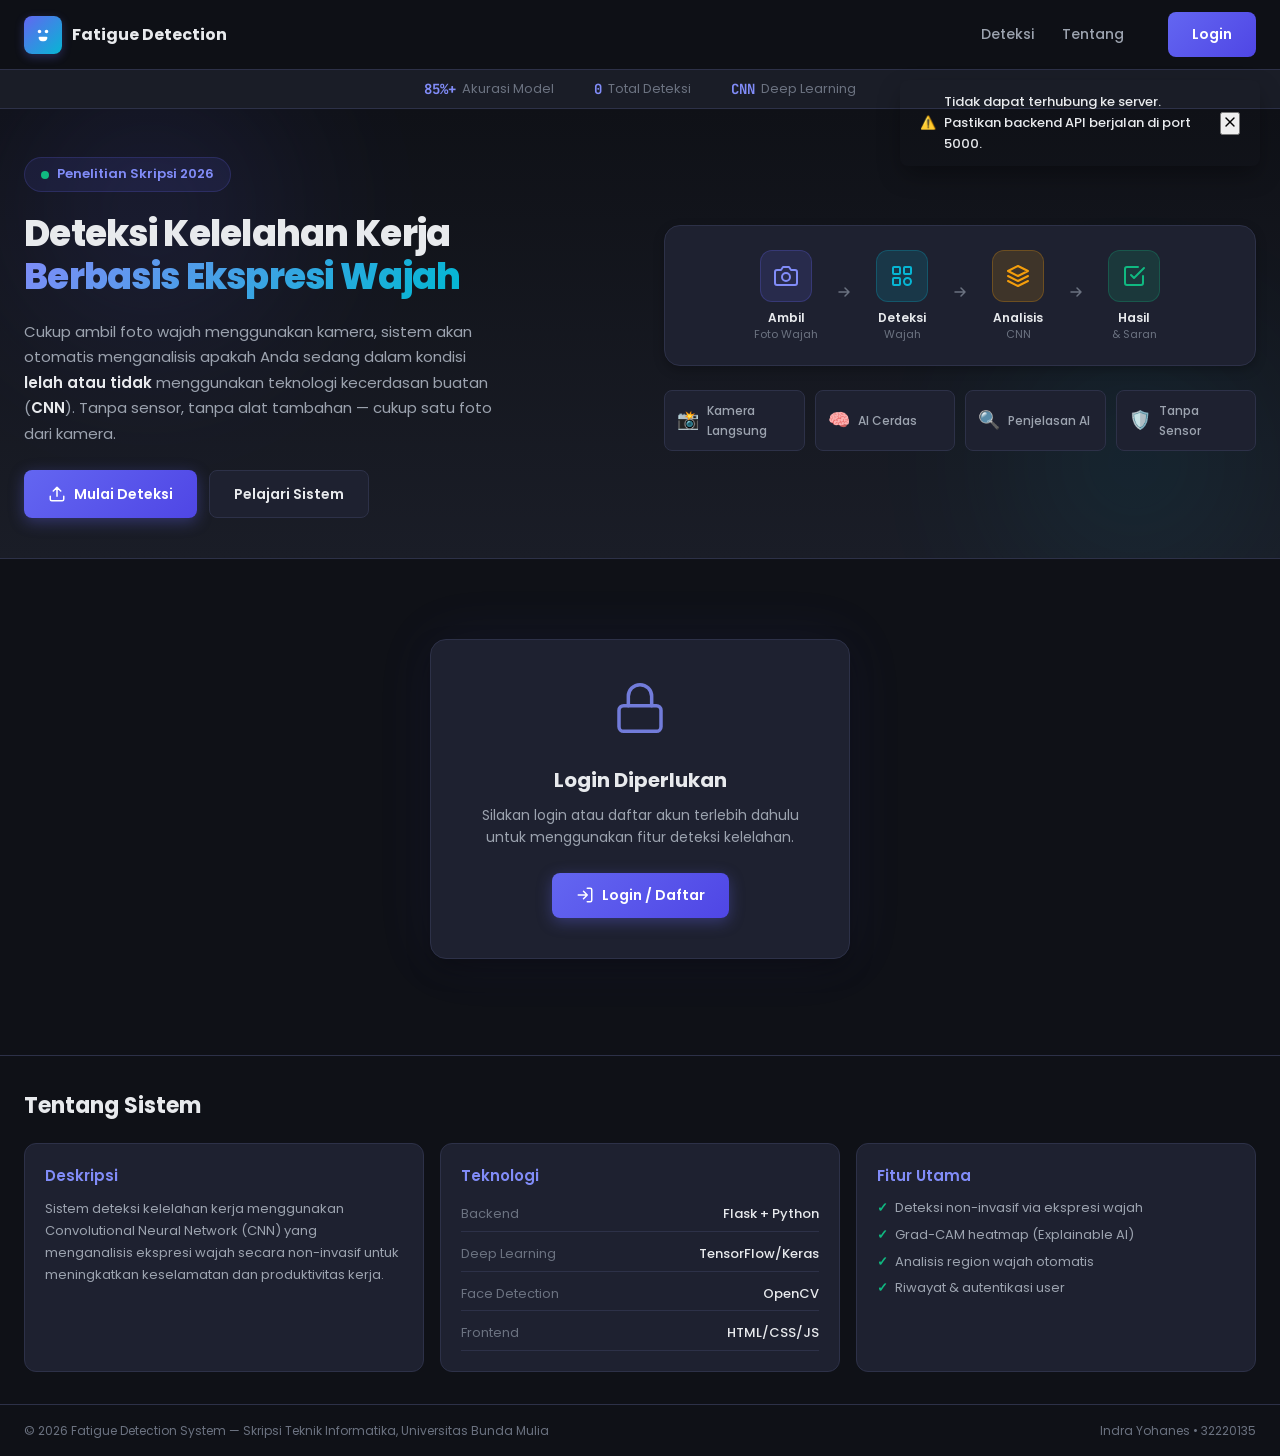
==== commit bdcec1ac: "update10maret" ====
--- a/frontend/index.html
+++ b/frontend/index.html
@@ -33,7 +33,7 @@
             </div>
             <div class="nav-links">
                 <a href="#detection" class="nav-link active">Deteksi</a>
-                <a href="#history" class="nav-link" id="navHistory" style="display:none;">Riwayat</a>
+                <a href="/history.html" class="nav-link" id="navHistory" style="display:none;">Riwayat</a>
                 <a href="#about" class="nav-link">Tentang</a>
             </div>
             <div class="nav-auth">
@@ -185,7 +185,30 @@
     <!-- Detection Section (Main) -->
     <section id="detection" class="detection-section">
         <div class="container">
-            <div class="camera-section">
+            <!-- Login Required Overlay -->
+            <div class="login-required-overlay" id="loginRequiredOverlay">
+                <div class="login-required-card">
+                    <div class="login-required-icon">
+                        <svg width="56" height="56" viewBox="0 0 24 24" fill="none">
+                            <rect x="3" y="11" width="18" height="11" rx="2" stroke="currentColor" stroke-width="1.5" />
+                            <path d="M7 11V7a5 5 0 0110 0v4" stroke="currentColor" stroke-width="1.5"
+                                stroke-linecap="round" />
+                        </svg>
+                    </div>
+                    <h3 class="login-required-title">Login Diperlukan</h3>
+                    <p class="login-required-desc">Silakan login atau daftar akun terlebih dahulu untuk menggunakan
+                        fitur deteksi kelelahan.</p>
+                    <button class="btn btn-primary" onclick="showAuthModal()">
+                        <svg width="18" height="18" viewBox="0 0 24 24" fill="none">
+                            <path d="M15 3h4a2 2 0 012 2v14a2 2 0 01-2 2h-4M10 17l5-5-5-5M15 12H3" stroke="currentColor"
+                                stroke-width="2" stroke-linecap="round" stroke-linejoin="round" />
+                        </svg>
+                        Login / Daftar
+                    </button>
+                </div>
+            </div>
+
+            <div class="camera-section" id="cameraSection">
                 <div class="camera-card">
                     <div class="card-title">
                         <svg width="20" height="20" viewBox="0 0 24 24" fill="none">
@@ -265,6 +288,36 @@
                     <p>Menganalisis wajah dengan CNN...</p>
                 </div>
 
+                <!-- Error state -->
+                <div class="result-error" id="resultError" style="display:none;">
+                    <div class="result-error-icon">
+                        <svg width="56" height="56" viewBox="0 0 24 24" fill="none">
+                            <circle cx="12" cy="12" r="10" stroke="#ef4444" stroke-width="2" />
+                            <path d="M12 8v4M12 16v.01" stroke="#ef4444" stroke-width="2" stroke-linecap="round" />
+                        </svg>
+                    </div>
+                    <h3 class="result-error-title">Wajah Tidak Terdeteksi</h3>
+                    <p class="result-error-message" id="resultErrorMessage">Pastikan wajah Anda terlihat jelas di kamera
+                    </p>
+                    <div class="result-error-tips">
+                        <p>💡 Tips:</p>
+                        <ul>
+                            <li>Pastikan pencahayaan cukup terang</li>
+                            <li>Hadapkan wajah ke kamera</li>
+                            <li>Jangan terlalu jauh atau terlalu dekat</li>
+                            <li>Hindari latar belakang yang terlalu ramai</li>
+                        </ul>
+                    </div>
+                    <button class="btn btn-primary" id="retryBtn">
+                        <svg width="18" height="18" viewBox="0 0 24 24" fill="none">
+                            <path d="M23 19a2 2 0 01-2 2H3a2 2 0 01-2-2V8a2 2 0 012-2h4l2-3h6l2 3h4a2 2 0 012 2z"
+                                stroke="currentColor" stroke-width="2" stroke-linecap="round" stroke-linejoin="round" />
+                            <circle cx="12" cy="13" r="4" stroke="currentColor" stroke-width="2" />
+                        </svg>
+                        Coba Lagi
+                    </button>
+                </div>
+
                 <!-- Result content -->
                 <div class="result-modal-content" id="resultModalContent" style="display:none;">
                     <!-- Status Banner -->
@@ -365,33 +418,7 @@
         </div>
     </div>
 
-    <!-- History Section -->
-    <section id="history" class="history-section" style="display:none;">
-        <div class="container">
-            <div class="section-header-compact">
-                <h2 class="section-title">Riwayat Deteksi</h2>
-                <div class="history-count" id="historyCount">0 hasil deteksi</div>
-            </div>
-            <div class="history-list" id="historyList">
-                <div class="history-empty" id="historyEmpty">
-                    <svg width="48" height="48" viewBox="0 0 64 64" fill="none">
-                        <circle cx="32" cy="32" r="28" stroke="currentColor" stroke-width="2" opacity="0.1" />
-                        <path d="M22 32H42M32 22V42" stroke="currentColor" stroke-width="2" stroke-linecap="round"
-                            opacity="0.2" />
-                    </svg>
-                    <h3>Belum ada riwayat</h3>
-                    <p>Lakukan deteksi untuk melihat riwayat di sini</p>
-                </div>
-            </div>
-            <div class="history-pagination" id="historyPagination" style="display:none;">
-                <button class="btn btn-secondary btn-sm" id="prevPageBtn" onclick="loadHistory(currentHistoryPage - 1)"
-                    disabled>← Sebelumnya</button>
-                <span class="page-info" id="pageInfo">Halaman 1</span>
-                <button class="btn btn-secondary btn-sm" id="nextPageBtn" onclick="loadHistory(currentHistoryPage + 1)"
-                    disabled>Selanjutnya →</button>
-            </div>
-        </div>
-    </section>
+
 
     <!-- About Section (compact) -->
     <section id="about" class="about-section">
--- a/frontend/style.css
+++ b/frontend/style.css
@@ -896,6 +896,91 @@
     animation: fadeIn 0.5s ease;
 }
 
+/* Result Error State */
+.result-error {
+    display: flex;
+    flex-direction: column;
+    align-items: center;
+    justify-content: center;
+    min-height: 300px;
+    gap: 1rem;
+    padding: 1rem 0;
+    animation: fadeIn 0.5s ease;
+    text-align: center;
+}
+
+.result-error-icon {
+    animation: errorPulse 2s ease-in-out infinite;
+}
+
+@keyframes errorPulse {
+
+    0%,
+    100% {
+        opacity: 0.8;
+        transform: scale(1);
+    }
+
+    50% {
+        opacity: 1;
+        transform: scale(1.05);
+    }
+}
+
+.result-error-title {
+    font-size: 1.25rem;
+    font-weight: 700;
+    color: #fca5a5;
+    margin: 0;
+}
+
+.result-error-message {
+    font-size: 0.875rem;
+    color: var(--text-secondary);
+    margin: 0;
+    max-width: 320px;
+}
+
+.result-error-tips {
+    background: var(--bg-tertiary);
+    border: 1px solid var(--border);
+    border-radius: var(--radius-lg);
+    padding: 0.875rem 1rem;
+    text-align: left;
+    width: 100%;
+    max-width: 340px;
+}
+
+.result-error-tips p {
+    font-size: 0.8125rem;
+    font-weight: 600;
+    color: var(--text-secondary);
+    margin: 0 0 0.5rem 0;
+}
+
+.result-error-tips ul {
+    list-style: none;
+    padding: 0;
+    margin: 0;
+    display: flex;
+    flex-direction: column;
+    gap: 0.25rem;
+}
+
+.result-error-tips li {
+    font-size: 0.8125rem;
+    color: var(--text-tertiary);
+    padding-left: 1.25rem;
+    position: relative;
+}
+
+.result-error-tips li::before {
+    content: '•';
+    position: absolute;
+    left: 0.375rem;
+    color: var(--primary-light);
+}
+
 @keyframes fadeIn {
     from {
         opacity: 0;
@@ -989,20 +1074,59 @@
     box-shadow: 0 0 10px rgba(99, 102, 241, 0.4);
 }
 
-/* Face Comparison */
-.face-comparison-grid {
-    display: grid;
-    grid-template-columns: 1fr 1fr;
-    gap: 0.75rem;
-}
-
-.face-comparison-item {
+/* Fatigue Level Badge */
+.fatigue-level-section {
+    display: flex;
+    justify-content: center;
+}
+
+.fatigue-level-badge {
+    display: inline-flex;
+    align-items: center;
+    gap: 0.5rem;
+    padding: 0.5rem 1.25rem;
+    border-radius: 999px;
+    font-weight: 700;
+    font-size: 0.9375rem;
+    transition: all 0.3s ease;
+}
+
+.fatigue-level-icon {
+    font-size: 1.125rem;
+}
+
+.fatigue-level-badge.level-normal {
+    background: rgba(16, 185, 129, 0.12);
+    border: 1px solid rgba(16, 185, 129, 0.3);
+    color: #6ee7b7;
+}
+
+.fatigue-level-badge.level-ringan {
+    background: rgba(245, 158, 11, 0.12);
+    border: 1px solid rgba(245, 158, 11, 0.3);
+    color: #fcd34d;
+}
+
+.fatigue-level-badge.level-sedang {
+    background: rgba(249, 115, 22, 0.12);
+    border: 1px solid rgba(249, 115, 22, 0.3);
+    color: #fdba74;
+}
+
+.fatigue-level-badge.level-berat {
+    background: rgba(239, 68, 68, 0.12);
+    border: 1px solid rgba(239, 68, 68, 0.3);
+    color: #fca5a5;
+}
+
+/* Face Detected Section */
+.face-detected-section {
     display: flex;
     flex-direction: column;
     gap: 0.375rem;
 }
 
-.comparison-label {
+.face-detected-label {
     display: flex;
     align-items: center;
     gap: 0.375rem;
@@ -1013,143 +1137,113 @@
     border-bottom: 1px solid var(--border);
 }
 
-.comparison-label.gradcam-label {
-    color: var(--primary-light);
-}
-
-.comparison-image-wrapper {
-    position: relative;
+.face-detected-image {
     border-radius: var(--radius-lg);
     overflow: hidden;
     border: 1px solid var(--border);
     background: var(--bg-tertiary);
-    aspect-ratio: 1;
-}
-
-.comparison-image-wrapper img {
+    max-width: 200px;
+    margin: 0 auto;
+}
+
+.face-detected-image img {
     width: 100%;
-    height: 100%;
+    height: auto;
+    display: block;
     object-fit: cover;
 }
 
-.gradcam-wrapper {
-    position: relative;
-}
-
-.heatmap-legend {
-    position: absolute;
-    bottom: 6px;
-    left: 6px;
-    right: 6px;
-    background: rgba(0, 0, 0, 0.7);
-    border-radius: var(--radius-sm);
-    padding: 4px 6px;
-}
-
-.legend-bar {
-    height: 4px;
-    background: linear-gradient(90deg, #0000ff, #00ff00, #ffff00, #ff0000);
-    border-radius: 2px;
-    margin-bottom: 2px;
-}
-
-.legend-labels {
-    display: flex;
-    justify-content: space-between;
-    font-size: 0.625rem;
-    color: rgba(255, 255, 255, 0.7);
-}
-
-/* Heatmap Note */
-.heatmap-note {
-    display: flex;
-    align-items: flex-start;
-    gap: 0.5rem;
-    padding: 0.625rem 0.875rem;
-    background: rgba(99, 102, 241, 0.06);
-    border: 1px solid rgba(99, 102, 241, 0.15);
-    border-radius: var(--radius-md);
-    font-size: 0.75rem;
-    color: var(--text-secondary);
-    line-height: 1.5;
-}
-
-.heatmap-note svg {
-    flex-shrink: 0;
-    margin-top: 2px;
-}
-
-/* Region Analysis */
-.region-analysis-card {
+/* Expression Analysis */
+.expression-analysis-card {
     padding: 0.875rem;
     background: var(--bg-tertiary);
     border: 1px solid var(--border);
     border-radius: var(--radius-lg);
 }
 
-.region-analysis-header {
+.expression-analysis-header {
     display: flex;
     align-items: center;
     gap: 0.5rem;
     font-weight: 600;
     font-size: 0.8125rem;
     color: var(--primary-light);
-    margin-bottom: 0.625rem;
-}
-
-.region-analysis-description {
-    font-size: 0.75rem;
-    color: var(--text-tertiary);
-    margin-bottom: 0.5rem;
-}
-
-.region-bar-item {
-    margin-bottom: 0.5rem;
-}
-
-.region-bar-label {
-    display: flex;
-    justify-content: space-between;
-    font-size: 0.75rem;
-    color: var(--text-secondary);
-    margin-bottom: 0.25rem;
-}
-
-.region-bar-track {
-    height: 6px;
+    margin-bottom: 0.75rem;
+}
+
+.expression-list {
+    display: flex;
+    flex-direction: column;
+    gap: 0.375rem;
+}
+
+.expression-item {
+    display: flex;
+    align-items: center;
+    gap: 0.625rem;
+    padding: 0.5rem 0.75rem;
+    border-radius: var(--radius-md);
     background: var(--bg-primary);
-    border-radius: 3px;
-    overflow: hidden;
-}
-
-.region-bar-fill {
-    height: 100%;
-    border-radius: 3px;
-    transition: width 0.8s ease;
-}
-
-/* AI Explanation */
-.ai-explanation-card {
-    padding: 0.875rem;
-    background: var(--bg-tertiary);
     border: 1px solid var(--border);
-    border-radius: var(--radius-lg);
-}
-
-.ai-explanation-header {
-    display: flex;
-    align-items: center;
-    gap: 0.5rem;
+    transition: all 0.2s ease;
+}
+
+.expression-item:hover {
+    border-color: var(--border-light);
+}
+
+.expression-item.status-good {
+    border-left: 3px solid var(--success);
+}
+
+.expression-item.status-warning {
+    border-left: 3px solid var(--accent);
+}
+
+.expression-item.status-danger {
+    border-left: 3px solid var(--error);
+}
+
+.expression-item.status-neutral {
+    border-left: 3px solid var(--text-tertiary);
+}
+
+.expression-icon {
+    font-size: 1.125rem;
+    flex-shrink: 0;
+    width: 24px;
+    text-align: center;
+}
+
+.expression-label {
+    font-size: 0.8125rem;
     font-weight: 600;
-    font-size: 0.8125rem;
-    color: var(--primary-light);
-    margin-bottom: 0.5rem;
-}
-
-.ai-explanation-text {
-    font-size: 0.8125rem;
-    color: var(--text-secondary);
-    line-height: 1.6;
+    color: var(--text-secondary);
+    min-width: 75px;
+}
+
+.expression-value {
+    flex: 1;
+    font-size: 0.8125rem;
+    font-weight: 500;
+    color: var(--text-primary);
+}
+
+.expression-item.status-good .expression-value {
+    color: #6ee7b7;
+}
+
+.expression-item.status-warning .expression-value {
+    color: #fcd34d;
+}
+
+.expression-item.status-danger .expression-value {
+    color: #fca5a5;
+}
+
+.expression-status {
+    font-size: 0.875rem;
+    flex-shrink: 0;
 }
 
 /* Recommendation */
@@ -1231,6 +1325,62 @@
 }
 
 /* ========================================
+   Login Required Overlay
+   ======================================== */
+.login-required-overlay {
+    display: flex;
+    align-items: center;
+    justify-content: center;
+    padding: 3rem 1rem;
+    max-width: 640px;
+    margin: 0 auto;
+}
+
+.login-required-card {
+    display: flex;
+    flex-direction: column;
+    align-items: center;
+    text-align: center;
+    padding: 2.5rem 2rem;
+    background: var(--bg-card);
+    border: 1px solid var(--border);
+    border-radius: var(--radius-xl);
+    box-shadow: var(--shadow-lg), 0 0 60px rgba(99, 102, 241, 0.08);
+    max-width: 420px;
+    width: 100%;
+}
+
+.login-required-icon {
+    color: var(--primary-light);
+    margin-bottom: 1.25rem;
+    opacity: 0.85;
+}
+
+.login-required-title {
+    font-size: 1.25rem;
+    font-weight: 700;
+    color: var(--text-primary);
+    margin-bottom: 0.5rem;
+}
+
+.login-required-desc {
+    font-size: 0.875rem;
+    color: var(--text-secondary);
+    line-height: 1.6;
+    margin-bottom: 1.5rem;
+    max-width: 320px;
+}
+
+/* ========================================
+   History Page Section
+   ======================================== */
+.history-page-section {
+    display: block !important;
+    min-height: calc(100vh - 180px);
+    padding-top: 2.5rem;
+}
+
+/* ========================================
    Section Headers
    ======================================== */
 .section-header-compact {
@@ -1253,6 +1403,7 @@
     padding: 2rem 0;
     border-top: 1px solid var(--border);
 }
+
 
 .history-count {
     font-size: 0.875rem;
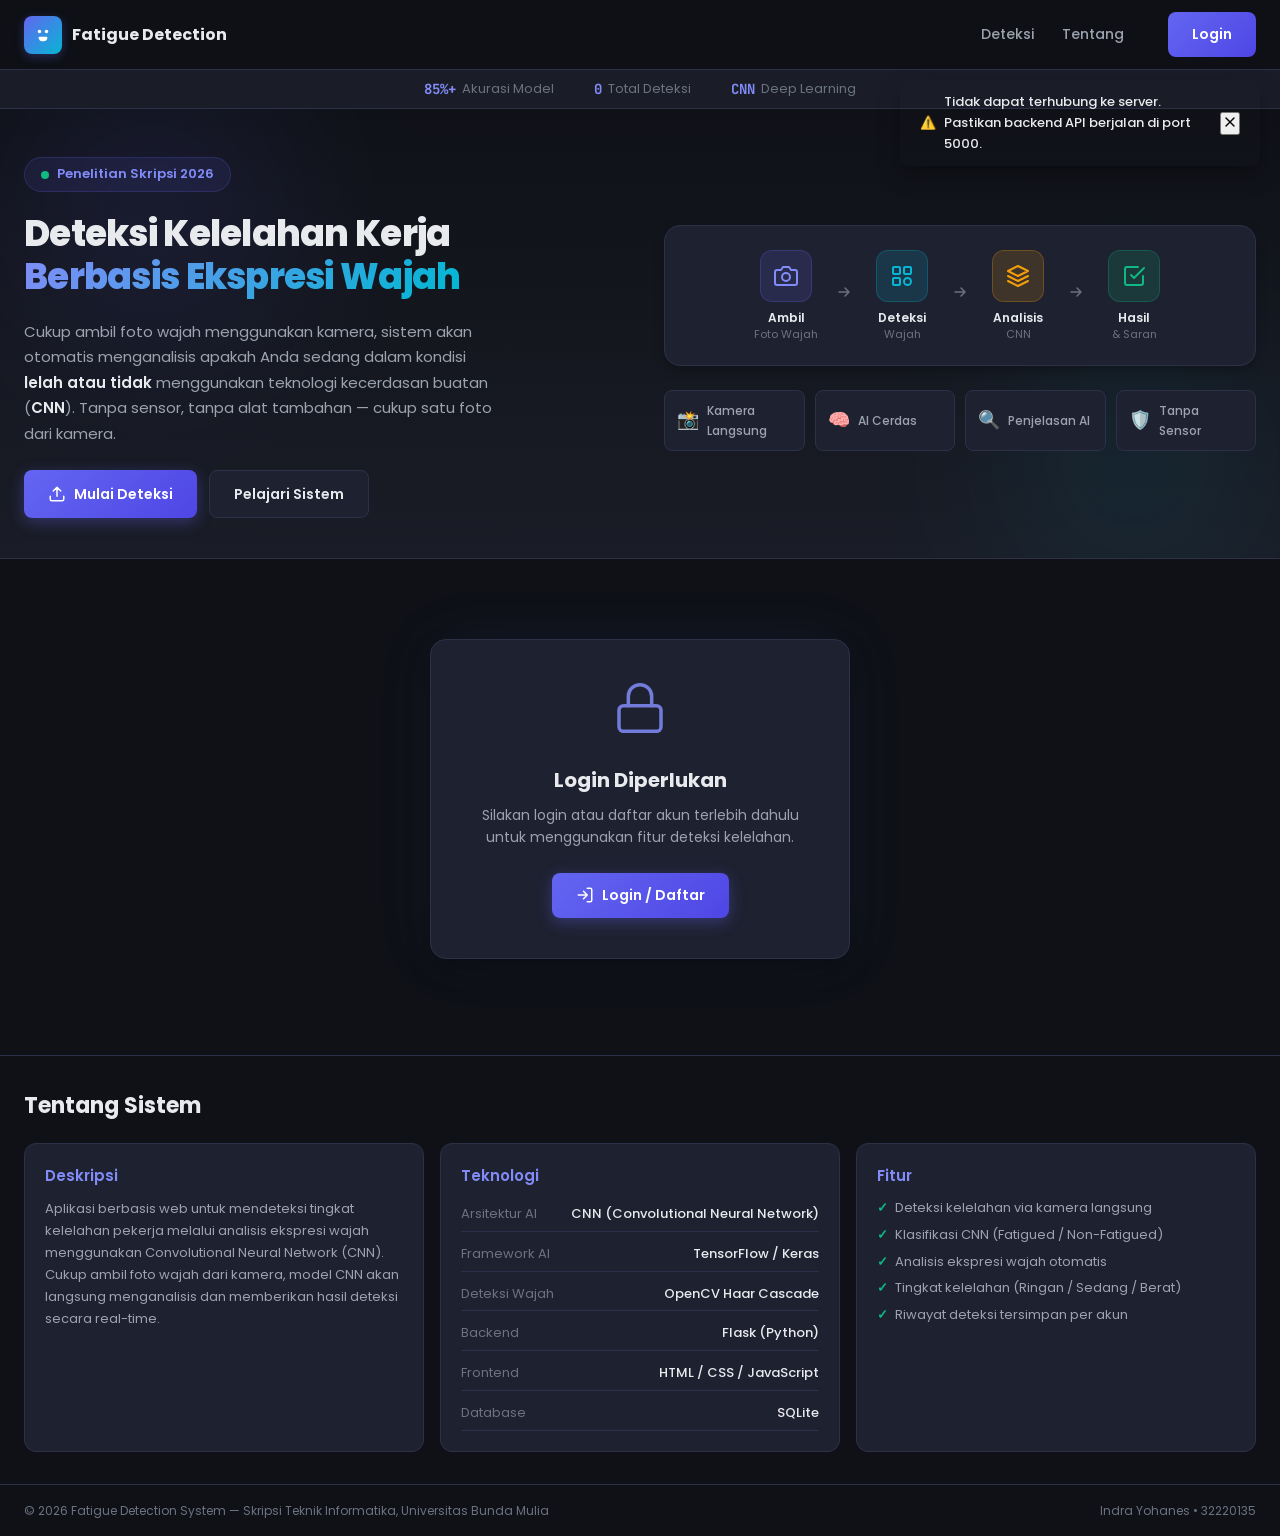
==== commit f6df2923: "update11maret" ====
--- a/frontend/index.html
+++ b/frontend/index.html
@@ -429,30 +429,38 @@
             <div class="about-grid">
                 <div class="about-card">
                     <h3>Deskripsi</h3>
-                    <p>Sistem deteksi kelelahan kerja menggunakan Convolutional Neural Network (CNN) yang menganalisis
-                        ekspresi wajah secara non-invasif untuk meningkatkan keselamatan dan produktivitas kerja.</p>
+                    <p>Aplikasi berbasis web untuk mendeteksi tingkat kelelahan pekerja melalui analisis ekspresi wajah
+                        menggunakan Convolutional Neural Network (CNN). Cukup ambil foto wajah dari kamera, model CNN
+                        akan langsung menganalisis dan memberikan hasil deteksi secara real-time.</p>
                 </div>
                 <div class="about-card">
                     <h3>Teknologi</h3>
                     <div class="tech-list">
-                        <div class="tech-row"><span>Backend</span><span>Flask + Python</span></div>
-                        <div class="tech-row"><span>Deep Learning</span><span>TensorFlow/Keras</span></div>
-                        <div class="tech-row"><span>Face Detection</span><span>OpenCV</span></div>
-                        <div class="tech-row"><span>Frontend</span><span>HTML/CSS/JS</span></div>
+                        <div class="tech-row"><span>Arsitektur AI</span><span>CNN (Convolutional Neural Network)</span></div>
+                        <div class="tech-row"><span>Framework AI</span><span>TensorFlow / Keras</span></div>
+                        <div class="tech-row"><span>Deteksi Wajah</span><span>OpenCV Haar Cascade</span></div>
+                        <div class="tech-row"><span>Backend</span><span>Flask (Python)</span></div>
+                        <div class="tech-row"><span>Frontend</span><span>HTML / CSS / JavaScript</span></div>
+                        <div class="tech-row"><span>Database</span><span>SQLite</span></div>
                     </div>
                 </div>
                 <div class="about-card">
-                    <h3>Fitur Utama</h3>
+                    <h3>Fitur</h3>
                     <ul class="feature-list">
-                        <li>Deteksi non-invasif via ekspresi wajah</li>
-                        <li>Grad-CAM heatmap (Explainable AI)</li>
-                        <li>Analisis region wajah otomatis</li>
-                        <li>Riwayat & autentikasi user</li>
+                        <li>Deteksi kelelahan via kamera langsung</li>
+                        <li>Klasifikasi CNN (Fatigued / Non-Fatigued)</li>
+                        <li>Analisis ekspresi wajah otomatis</li>
+                        <li>Tingkat kelelahan (Ringan / Sedang / Berat)</li>
+                        <li>Riwayat deteksi tersimpan per akun</li>
                     </ul>
                 </div>
             </div>
         </div>
     </section>
+
+
+
+
 
     <!-- Footer (compact) -->
     <footer class="footer">
--- a/frontend/style.css
+++ b/frontend/style.css
@@ -1565,6 +1565,155 @@
     color: var(--text-secondary);
 }
 
+/* Clickable History Items */
+.history-item {
+    cursor: pointer;
+}
+
+.history-item:hover {
+    border-color: var(--primary);
+    box-shadow: var(--shadow-sm), 0 0 20px rgba(99, 102, 241, 0.08);
+    transform: translateY(-1px);
+}
+
+/* Region Analysis Bar */
+.region-bar-container {
+    width: 60px;
+    height: 6px;
+    background: var(--bg-primary);
+    border-radius: 999px;
+    overflow: hidden;
+    flex-shrink: 0;
+}
+
+.region-bar-fill {
+    height: 100%;
+    background: linear-gradient(90deg, var(--primary), var(--secondary));
+    border-radius: 999px;
+    transition: width 0.8s cubic-bezier(0.4, 0, 0.2, 1);
+}
+
+.expression-item.status-danger .region-bar-fill {
+    background: linear-gradient(90deg, #ef4444, #f97316);
+}
+
+.expression-item.status-warning .region-bar-fill {
+    background: linear-gradient(90deg, #f59e0b, #fbbf24);
+}
+
+.expression-item.status-good .region-bar-fill {
+    background: linear-gradient(90deg, #10b981, #34d399);
+}
+
+/* ========================================
+   Delete Confirmation Modal
+   ======================================== */
+.confirm-modal-overlay {
+    position: fixed;
+    top: 0;
+    left: 0;
+    right: 0;
+    bottom: 0;
+    background: rgba(0, 0, 0, 0.7);
+    backdrop-filter: blur(12px);
+    display: flex;
+    align-items: center;
+    justify-content: center;
+    z-index: 4000;
+    opacity: 0;
+    transition: opacity 0.3s ease;
+    padding: 1rem;
+}
+
+.confirm-modal-overlay.show {
+    opacity: 1;
+}
+
+.confirm-modal {
+    background: var(--bg-card);
+    border: 1px solid var(--border);
+    border-radius: var(--radius-xl);
+    padding: 2rem;
+    width: 100%;
+    max-width: 380px;
+    text-align: center;
+    box-shadow: var(--shadow-lg), 0 0 60px rgba(239, 68, 68, 0.1);
+    transform: translateY(20px) scale(0.95);
+    transition: transform 0.3s ease;
+}
+
+.confirm-modal-overlay.show .confirm-modal {
+    transform: translateY(0) scale(1);
+}
+
+.confirm-modal-icon {
+    color: #fca5a5;
+    margin-bottom: 1rem;
+    animation: confirmPulse 2s ease-in-out infinite;
+}
+
+@keyframes confirmPulse {
+    0%, 100% {
+        opacity: 0.8;
+        transform: scale(1);
+    }
+    50% {
+        opacity: 1;
+        transform: scale(1.08);
+    }
+}
+
+.confirm-modal-title {
+    font-size: 1.25rem;
+    font-weight: 700;
+    color: var(--text-primary);
+    margin: 0 0 0.5rem 0;
+}
+
+.confirm-modal-message {
+    font-size: 0.875rem;
+    color: var(--text-secondary);
+    line-height: 1.6;
+    margin: 0 0 1.5rem 0;
+}
+
+.confirm-modal-actions {
+    display: flex;
+    gap: 0.75rem;
+    justify-content: center;
+}
+
+.confirm-modal-actions .btn {
+    flex: 1;
+    justify-content: center;
+}
+
+.btn-danger {
+    padding: 0.625rem 1.25rem;
+    font-size: 0.875rem;
+    font-weight: 600;
+    background: linear-gradient(135deg, #ef4444, #dc2626);
+    color: white;
+    border: none;
+    border-radius: var(--radius-md);
+    cursor: pointer;
+    transition: all 0.2s ease;
+    display: inline-flex;
+    align-items: center;
+    gap: 0.5rem;
+    font-family: var(--font-primary);
+}
+
+.btn-danger:hover {
+    background: linear-gradient(135deg, #dc2626, #b91c1c);
+    box-shadow: 0 4px 20px rgba(239, 68, 68, 0.4);
+    transform: translateY(-1px);
+}
+
+.btn-danger:active {
+    transform: translateY(0);
+}
+
 /* ========================================
    About Section
    ======================================== */
